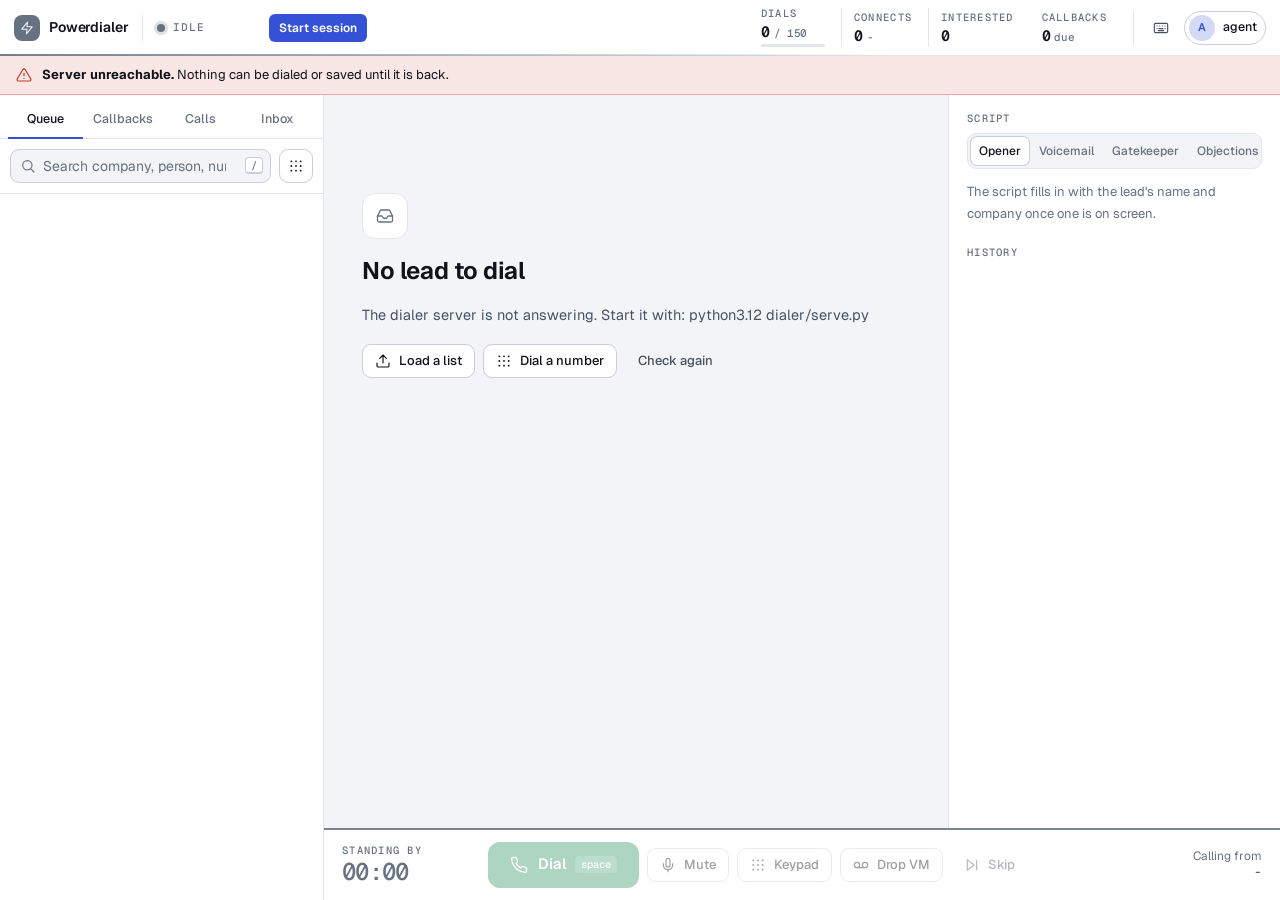
==== dialer/index.html @ 27af944e "Prep: split the cockpit into ES modules behind a carrier adapter No behaviour change for the agent; " ====
<!doctype html>
<html lang="en">
<head>
<meta charset="utf-8">
<meta name="viewport" content="width=device-width, initial-scale=1">
<title>Powerdialer</title>
<script>
  /* Resolve the theme before first paint so there is no flash. */
  (function () {
    var t = "system";
    try { t = localStorage.getItem("pd_theme") || "system"; } catch (e) {}
    if (t === "system") t = matchMedia("(prefers-color-scheme: light)").matches ? "light" : "dark";
    document.documentElement.setAttribute("data-theme", t);
  })();
</script>
<link rel="preconnect" href="https://fonts.googleapis.com">
<link rel="preconnect" href="https://fonts.gstatic.com" crossorigin>
<link rel="stylesheet" href="https://fonts.googleapis.com/css2?family=Geist:wght@400;500;600;700&family=Geist+Mono:wght@400;500;600&display=swap">
<link rel="stylesheet" href="app.css">
</head>
<body data-state="idle">

<!-- ================================================================ top -->
<header class="top">
  <button class="btn icon quiet rail-toggle" id="b-rail" aria-label="Show queue and callbacks"></button>
  <div class="brand"><i class="mark" id="brand-mark"></i><span>Powerdialer</span></div>

  <div class="session">
    <span class="lamp" id="lamp" role="status"><i></i><span id="lamp-text">Idle</span></span>
    <button class="btn primary sm" id="b-session">Start session</button>
    <div class="menu-wrap" id="pause-wrap" hidden>
      <button class="btn sm" id="b-pause" aria-haspopup="menu" aria-expanded="false">Pause</button>
      <div class="menu left" id="pause-menu" role="menu" hidden></div>
    </div>
    <span class="session-clock num" id="session-clock" hidden>00:00:00</span>
  </div>

  <div class="kpis" aria-label="Today">
    <div class="kpi"><span class="eyebrow">Dials</span><b id="k-dials">0<small>/ 150</small></b><span class="goal" title="Daily goal"><i id="k-goal"></i></span></div>
    <div class="kpi"><span class="eyebrow">Connects</span><b id="k-conn">0<small>-</small></b></div>
    <div class="kpi opt2"><span class="eyebrow">Interested</span><b id="k-int">0</b></div>
    <div class="kpi opt"><span class="eyebrow">Talk time</span><b id="k-talk">0:00</b></div>
    <div class="kpi opt"><span class="eyebrow">Pace</span><b id="k-pace">-<small>/hr</small></b></div>
    <button class="kpi kpi-btn opt2" id="k-cb-btn" title="Open callbacks"><span class="eyebrow">Callbacks</span><b id="k-cb">0<small>due</small></b></button>
  </div>

  <div class="tools">
    <button class="btn icon quiet" id="b-keys" aria-label="Keyboard shortcuts" title="Keyboard shortcuts (?)"></button>
    <div class="menu-wrap">
      <button class="avatar" id="b-agent" aria-haspopup="menu" aria-expanded="false"><i id="agent-ini">A</i><span id="agent-name">agent</span></button>
      <div class="menu" id="agent-menu" role="menu" hidden>
        <div class="head"><b id="am-name">Agent</b><span id="am-seat">seat</span></div>
        <button role="menuitem" data-act="switch"><span data-ic="user"></span>Switch agent</button>
        <button role="menuitem" data-act="load"><span data-ic="upload"></span>Load list…</button>
        <a role="menuitem" href="/api/dnc.csv" download="dnc.csv"><span data-ic="download"></span>Export do-not-call list</a>
        <hr>
        <button role="menuitem" data-act="log"><span data-ic="activity"></span>Activity log</button>
        <button role="menuitem" data-act="keys"><span data-ic="keyboard"></span>Keyboard shortcuts<kbd>?</kbd></button>
        <button role="menuitem" data-act="settings"><span data-ic="sliders"></span>Settings</button>
      </div>
    </div>
    <input type="file" id="f-list" accept=".xlsx,.xls,.csv" hidden>
  </div>
</header>

<div class="banner" id="banner" hidden><span data-ic="alert"></span><span id="banner-text"></span></div>

<!-- ============================================================== panes -->
<div class="panes">

  <aside class="rail" id="rail" aria-label="Queue, callbacks, calls and inbox">
    <div class="tabs" role="tablist">
      <button class="tab" role="tab" data-tab="queue" aria-selected="true"><span>Queue</span><span class="count" id="n-queue"></span></button>
      <button class="tab" role="tab" data-tab="callbacks" aria-selected="false"><span>Callbacks</span><span class="count" id="n-cb"></span></button>
      <button class="tab" role="tab" data-tab="calls" aria-selected="false"><span>Calls</span><span class="count" id="n-calls"></span></button>
      <button class="tab" role="tab" data-tab="inbox" aria-selected="false"><span>Inbox</span><span class="count hot" id="n-inbox"></span></button>
    </div>

    <section class="panel" id="p-queue" role="tabpanel">
      <div class="panel-head">
        <label class="search"><span class="sr">Search leads</span><span data-ic="search"></span>
          <input class="field" id="q" type="search" placeholder="Search company, person, number" autocomplete="off"><kbd>/</kbd></label>
        <button class="btn icon" id="b-manual" aria-label="Dial a number" title="Dial a number (d)"></button>
      </div>
      <div class="list" id="l-queue"></div>
    </section>

    <section class="panel" id="p-callbacks" role="tabpanel" hidden>
      <div class="list" id="l-callbacks"></div>
    </section>

    <section class="panel" id="p-calls" role="tabpanel" hidden>
      <div class="breakdown" id="breakdown" hidden></div>
      <div class="list" id="l-calls"></div>
    </section>

    <section class="panel" id="p-inbox" role="tabpanel" hidden>
      <div class="list" id="l-inbox"></div>
      <audio id="vm-audio" controls style="width:calc(100% - 20px);margin:0 10px 10px" hidden></audio>
    </section>
  </aside>

  <div class="work">
    <div class="scroller">

      <main class="lead-pane" id="lead-pane">
        <!-- lead -->
        <article class="lead" id="lead" hidden>
          <div class="lead-head">
            <div class="tags" id="c-tags"></div>
            <h1 class="company" id="c-company"></h1>
            <p class="person" id="c-person"></p>
          </div>

          <div class="phone-row">
            <span class="phone" id="c-phone"></span>
            <button class="btn icon sm quiet" id="b-copy" aria-label="Copy number" title="Copy number (c)"></button>
            <span class="localtime" id="c-local"></span>
          </div>

          <div class="chips" id="c-chips"></div>
          <div class="links" id="c-links"></div>
          <div class="callout" id="c-note" hidden></div>

          <div class="notes-box">
            <div class="row-h">
              <label class="eyebrow" for="notes">Notes <span style="text-transform:none;letter-spacing:0">· saved with the outcome</span></label>
              <span class="saved" id="notes-saved"></span>
            </div>
            <textarea class="field" id="notes" rows="3" placeholder="What was said, who to ask for, objections…   (press n to jump here, Esc to leave)"></textarea>
          </div>

          <section class="wrap" id="wrap" hidden aria-label="Wrap-up">
            <div class="wrap-h"><h2 id="wrap-title">How did it go?</h2><span>Pick one to save and move on</span></div>
            <div class="outcomes" id="outcomes"></div>

            <div class="subpanel" id="cb-panel" hidden>
              <span class="eyebrow">Call back when?</span>
              <div class="cb-grid" id="cb-grid"></div>
              <div class="cb-custom">
                <input class="field" type="datetime-local" id="cb-custom" aria-label="Custom callback time, in your local time">
                <button class="btn" id="cb-custom-go">Set callback</button>
                <span class="hint" id="cb-hint">Your local time.</span>
                <button class="btn quiet sm" id="cb-back" style="margin-left:auto">Back <kbd>esc</kbd></button>
              </div>
            </div>

            <div class="subpanel confirm" id="dnc-panel" hidden>
              <p><b>Block this number for good?</b> It comes off every list, now and in future loads. Use it when they asked not to be called again.</p>
              <div class="acts">
                <button class="btn danger solid" id="dnc-yes">Yes, do not call <kbd style="background:rgba(255,255,255,.18);border-color:transparent;color:#fff">enter</kbd></button>
                <button class="btn" id="dnc-no">Cancel <kbd>esc</kbd></button>
              </div>
            </div>
          </section>
        </article>

        <!-- nothing to dial -->
        <div class="lead" id="empty">
          <div class="empty">
            <span class="glyph" id="e-glyph"></span>
            <h1 id="e-title">Connecting…</h1>
            <p id="e-text"></p>
            <div class="acts" id="e-acts"></div>
          </div>
        </div>
      </main>

      <aside class="right" aria-label="Script and history">
        <section>
          <div class="sect-h"><span class="eyebrow">Script</span></div>
          <div class="seg" role="tablist" id="script-tabs">
            <button role="tab" data-s="opener" aria-selected="true">Opener</button>
            <button role="tab" data-s="voicemail" aria-selected="false">Voicemail</button>
            <button role="tab" data-s="gatekeeper" aria-selected="false">Gatekeeper</button>
            <button role="tab" data-s="objections" aria-selected="false">Objections</button>
          </div>
          <div class="script" id="script"></div>
        </section>
        <section>
          <div class="sect-h"><span class="eyebrow">History</span><span class="muted" id="h-count"></span></div>
          <div class="timeline" id="timeline"></div>
        </section>
      </aside>
    </div>

    <!-- ========================================================= call bar -->
    <footer class="callbar" id="callbar">
      <div class="cb-state" id="cb-state">
        <span class="eyebrow" id="cb-label">Standing by</span>
        <span class="timer dim" id="cb-timer">00:00</span>
      </div>
      <div class="countdown" id="countdown" hidden>
        <span class="ring" id="ring"><svg viewBox="0 0 40 40"><circle class="track" cx="20" cy="20" r="17"/><circle class="fill" cx="20" cy="20" r="17"/></svg><b id="cd-n">3</b></span>
        <span class="txt"><b>Dialing next lead</b><span><kbd>esc</kbd> hold · <kbd>space</kbd> dial now</span></span>
      </div>

      <div class="cb-main">
        <button class="big go" id="b-dial"><span data-ic="phone" data-cls="lg"></span>Dial <kbd>space</kbd></button>
        <button class="big stop" id="b-hangup" hidden><span data-ic="phone" data-cls="lg hang"></span>Hang up <kbd>space</kbd></button>
        <button class="btn" id="b-mute" disabled><span data-ic="mic"></span><span id="mute-t">Mute</span><kbd>m</kbd></button>
        <button class="btn" id="b-keypad" disabled aria-expanded="false"><span data-ic="keypad"></span>Keypad<kbd>k</kbd></button>
        <button class="btn" id="b-vmdrop" disabled title="Play your recorded voicemail and move on"><span data-ic="voicemail"></span>Drop VM<kbd>v</kbd></button>
        <button class="btn quiet" id="b-skip" disabled><span data-ic="skip"></span>Skip<kbd>s</kbd></button>
      </div>

      <div class="cb-side">
        <span class="pill warn" id="quality" hidden><span data-ic="signal" data-cls="sm"></span><span id="quality-t">Poor connection</span></span>
        <span class="pill danger rec" id="rec" hidden><i></i>REC</span>
        <span class="pill" id="mode-pill" hidden></span>
        <span class="cid">Calling from<b id="cid">-</b></span>
      </div>

      <div class="keypad-pop" id="keypad" hidden>
        <div class="keypad-out num" id="keypad-out" aria-live="polite"></div>
        <div class="keys" id="keys"></div>
        <p class="keypad-hint" id="keypad-hint">Number keys send tones while you are on a call.</p>
      </div>
    </footer>
  </div>
</div>

<!-- ============================================================ overlays -->
<div class="overlay incoming" id="incoming" hidden role="alertdialog" aria-labelledby="in-co">
  <div class="dialog">
    <div class="dh"><div><span class="eyebrow">Incoming call</span><h2 id="in-co" style="font-size:24px;margin-top:8px">Unknown caller</h2><p class="sub" id="in-who"></p></div>
      <span class="ringer"><span data-ic="phone" data-cls="lg"></span></span></div>
    <div class="acts">
      <button class="big go" id="b-accept" style="justify-content:center">Answer</button>
      <button class="btn" id="b-decline" style="height:46px">Decline</button>
    </div>
  </div>
</div>

<div class="overlay" id="modal" hidden><div class="dialog" id="modal-box" role="dialog" aria-modal="true"></div></div>

<div class="toasts" id="toasts" aria-live="polite" aria-atomic="false"></div>

<script type="module" src="js/app.js"></script>
</body>
</html>
---- dialer/app.css ----
/* Powerdialer agent cockpit: design system + layout.
   Tokens first, then primitives, then regions (top bar, left rail, lead,
   call bar, right rail), then overlays. Colour carries call state: the
   --state token is re-pointed by body[data-state] and everything that
   should "feel" the call (lamp, call bar edge, timer) reads it. */

/* ------------------------------------------------------------- tokens -- */
:root {
  --bg: #0a0c0f;
  --surface: #101317;
  --raised: #161a20;
  --hover: #1c2129;
  --line: #222831;
  --line-strong: #303846;
  --text: #e9ecf0;
  --text-2: #a5aebb;
  --text-3: #7e8997;
  --accent: #7f9dff;
  --accent-ink: #0a0c0f;
  --good: #3fcf8e;
  --warn: #f3b341;
  --danger: #f4695d;
  --violet: #b692ff;
  --shadow: 0 18px 50px rgba(0, 0, 0, .55);
  --scrim: rgba(4, 6, 9, .62);

  --sans: "Geist", ui-sans-serif, system-ui, -apple-system, "Segoe UI", Roboto, sans-serif;
  --mono: "Geist Mono", ui-monospace, SFMono-Regular, Menlo, Consolas, monospace;

  --r-sm: 6px; --r-md: 9px; --r-lg: 14px;
  --ease: cubic-bezier(.2, .7, .2, 1);
  --state: var(--text-3);
  color-scheme: dark;
}
:root[data-theme="light"] {
  --bg: #f3f4f7;
  --surface: #ffffff;
  --raised: #ffffff;
  --hover: #eef0f4;
  --line: #e2e5ea;
  --line-strong: #c9ced8;
  --text: #10141a;
  --text-2: #475262;
  --text-3: #667181;
  --accent: #3552d6;
  --accent-ink: #ffffff;
  --good: #0c8150;
  --warn: #9a6200;
  --danger: #c4352a;
  --violet: #6a44c4;
  --shadow: 0 18px 50px rgba(20, 28, 45, .18);
  --scrim: rgba(16, 20, 26, .38);
  color-scheme: light;
}
body[data-state="ready"]   { --state: var(--accent); }
body[data-state="dialing"] { --state: var(--warn); }
body[data-state="live"]    { --state: var(--good); }
body[data-state="wrap"]    { --state: var(--violet); }
body[data-state="paused"]  { --state: var(--text-3); }

/* --------------------------------------------------------------- base -- */
*, *::before, *::after { box-sizing: border-box; }
[hidden] { display: none !important; }
html, body { height: 100%; }
body {
  margin: 0; background: var(--bg); color: var(--text);
  font: 14px/1.5 var(--sans); -webkit-font-smoothing: antialiased;
  font-feature-settings: "ss01", "cv11";
  display: flex; flex-direction: column; height: 100dvh; overflow: hidden;
}
h1, h2, h3, p { margin: 0; }
button, input, select, textarea { font: inherit; color: inherit; }
button { cursor: pointer; touch-action: manipulation; }
button:disabled { cursor: not-allowed; }
a { color: var(--accent); text-decoration: none; }
a:hover { text-decoration: underline; }
:focus-visible { outline: 2px solid var(--accent); outline-offset: 2px; border-radius: 4px; }
::selection { background: color-mix(in srgb, var(--accent) 35%, transparent); }
.num { font-family: var(--mono); font-variant-numeric: tabular-nums; letter-spacing: -.01em; }
.eyebrow {
  font: 500 10.5px/1 var(--mono); letter-spacing: .12em; text-transform: uppercase;
  color: var(--text-3);
}
.ic { width: 16px; height: 16px; flex: none; stroke: currentColor; fill: none;
      stroke-width: 1.75; stroke-linecap: round; stroke-linejoin: round; }
.ic.fill { fill: currentColor; stroke: none; }
.ic.sm { width: 14px; height: 14px; }
.ic.lg { width: 18px; height: 18px; }
.sr { position: absolute; width: 1px; height: 1px; overflow: hidden; clip: rect(0 0 0 0); }

kbd {
  font: 500 10.5px/1 var(--mono); color: var(--text-3);
  border: 1px solid var(--line-strong); border-bottom-width: 2px;
  border-radius: 4px; padding: 2px 5px; background: var(--surface);
}

/* scrollbars: thin, quiet */
* { scrollbar-width: thin; scrollbar-color: var(--line-strong) transparent; }

/* ------------------------------------------------------------ buttons -- */
.btn {
  display: inline-flex; align-items: center; justify-content: center; gap: 8px;
  height: 34px; padding: 0 12px; border-radius: var(--r-md);
  border: 1px solid var(--line-strong); background: var(--raised); color: var(--text);
  font-weight: 500; font-size: 13px; white-space: nowrap;
  transition: background .15s var(--ease), border-color .15s var(--ease),
              color .15s var(--ease), transform .08s var(--ease);
}
.btn:hover:not(:disabled) { background: var(--hover); border-color: var(--text-3); }
.btn:active:not(:disabled) { transform: scale(.98); }
.btn:disabled { opacity: .4; }
.btn.quiet { border-color: transparent; background: transparent; color: var(--text-2); }
.btn.quiet:hover:not(:disabled) { background: var(--hover); color: var(--text); border-color: transparent; }
.btn.primary { background: var(--accent); border-color: transparent; color: var(--accent-ink); font-weight: 600; }
.btn.primary:hover:not(:disabled) { background: color-mix(in srgb, var(--accent) 88%, white); border-color: transparent; }
.btn.danger { color: var(--danger); border-color: color-mix(in srgb, var(--danger) 45%, transparent); }
.btn.danger:hover:not(:disabled) { background: color-mix(in srgb, var(--danger) 12%, var(--raised)); border-color: var(--danger); }
.btn.danger.solid { background: var(--danger); color: #fff; border-color: transparent; }
.btn.on { color: var(--danger); border-color: var(--danger); background: color-mix(in srgb, var(--danger) 10%, var(--raised)); }
.btn.sm { height: 28px; padding: 0 9px; font-size: 12px; border-radius: var(--r-sm); gap: 6px; }
.btn.icon { width: 34px; padding: 0; }
.btn.icon.sm { width: 28px; }

.field {
  width: 100%; height: 34px; padding: 0 11px; border-radius: var(--r-md);
  border: 1px solid var(--line-strong); background: var(--bg); color: var(--text);
  transition: border-color .15s var(--ease);
}
.field::placeholder { color: var(--text-3); }
.field:focus { outline: none; border-color: var(--accent);
               box-shadow: 0 0 0 3px color-mix(in srgb, var(--accent) 22%, transparent); }
textarea.field { height: auto; padding: 10px 11px; resize: vertical; line-height: 1.5; }
select.field { appearance: none; padding-right: 28px;
  background-image: linear-gradient(45deg, transparent 50%, var(--text-3) 50%),
                    linear-gradient(135deg, var(--text-3) 50%, transparent 50%);
  background-position: calc(100% - 15px) 14px, calc(100% - 10px) 14px;
  background-size: 5px 5px; background-repeat: no-repeat; }
label.lbl { display: block; font-size: 12px; font-weight: 500; color: var(--text-2); margin-bottom: 6px; }

.pill {
  display: inline-flex; align-items: center; gap: 6px; height: 22px; padding: 0 8px;
  border-radius: 999px; border: 1px solid var(--line-strong); color: var(--text-2);
  font-size: 11.5px; font-weight: 500; white-space: nowrap;
}
.pill b { color: var(--text); font-weight: 600; }
.pill.good   { color: var(--good);   border-color: color-mix(in srgb, var(--good) 40%, transparent);   background: color-mix(in srgb, var(--good) 9%, transparent); }
.pill.info   { color: var(--accent); border-color: color-mix(in srgb, var(--accent) 40%, transparent); background: color-mix(in srgb, var(--accent) 9%, transparent); }
.pill.warn   { color: var(--warn);   border-color: color-mix(in srgb, var(--warn) 40%, transparent);   background: color-mix(in srgb, var(--warn) 9%, transparent); }
.pill.danger { color: var(--danger); border-color: color-mix(in srgb, var(--danger) 40%, transparent); background: color-mix(in srgb, var(--danger) 9%, transparent); }
.pill.good b, .pill.info b, .pill.warn b, .pill.danger b { color: inherit; }

/* ------------------------------------------------------------ top bar -- */
.top {
  flex: none; display: flex; align-items: center; gap: 14px; height: 56px; padding: 0 14px;
  background: var(--surface); border-bottom: 1px solid var(--line); position: relative; z-index: 20;
}
.top::after {            /* the state line: one glance tells you what the floor is doing */
  content: ""; position: absolute; left: 0; right: 0; bottom: -1px; height: 2px;
  background: linear-gradient(90deg, var(--state), transparent 70%); opacity: .9;
  transition: background .3s var(--ease);
}
.brand { display: flex; align-items: center; gap: 9px; font-weight: 600; letter-spacing: -.01em; }
.brand .mark {
  width: 26px; height: 26px; border-radius: 8px; display: grid; place-items: center;
  background: var(--state); color: var(--bg); transition: background .3s var(--ease);
}
.brand span { font-size: 14px; }
.rail-toggle { display: none; }

.session { display: flex; align-items: center; gap: 8px; padding-left: 14px; border-left: 1px solid var(--line); }
.lamp {
  display: inline-flex; align-items: center; gap: 8px; min-width: 104px;
  font: 500 11px/1 var(--mono); letter-spacing: .09em; text-transform: uppercase; color: var(--state);
}
.lamp i { width: 8px; height: 8px; border-radius: 50%; background: var(--state);
          box-shadow: 0 0 0 3px color-mix(in srgb, var(--state) 22%, transparent); }
body[data-state="dialing"] .lamp i, body[data-state="live"] .lamp i { animation: pulse 1.3s ease-in-out infinite; }
@keyframes pulse { 50% { opacity: .35; } }
.session-clock { color: var(--text-2); font-size: 12.5px; }
.menu-wrap { position: relative; }

.kpis { display: flex; align-items: stretch; gap: 4px; margin-left: auto; min-width: 0; }
.kpi { display: flex; flex-direction: column; justify-content: center; gap: 5px; padding: 0 12px;
       border-left: 1px solid var(--line); flex: none; }
.kpi:first-child { border-left: none; }
.kpi b { font: 600 15px/1 var(--mono); font-variant-numeric: tabular-nums; letter-spacing: -.02em; white-space: nowrap; }
.kpi b small { font-size: 11px; font-weight: 500; color: var(--text-3); margin-left: 4px; }
.kpi b.over, .kpi b.alert { color: var(--danger); }
.kpi .goal { height: 3px; border-radius: 2px; background: var(--line); overflow: hidden; width: 100%; min-width: 64px; }
.kpi .goal i { display: block; height: 100%; width: 0; background: var(--accent); transition: width .4s var(--ease); }
.kpi-btn { background: none; border: none; text-align: left; border-radius: 0; }
.kpi-btn:hover b { color: var(--accent); }

.tools { display: flex; align-items: center; gap: 6px; padding-left: 10px; border-left: 1px solid var(--line); }
.avatar {
  display: inline-flex; align-items: center; gap: 8px; height: 34px; padding: 0 8px 0 4px;
  border-radius: 999px; border: 1px solid var(--line-strong); background: var(--raised);
}
.avatar:hover { background: var(--hover); }
.avatar i {
  width: 26px; height: 26px; border-radius: 50%; display: grid; place-items: center; font-style: normal;
  font-size: 11px; font-weight: 600; background: color-mix(in srgb, var(--accent) 22%, var(--raised)); color: var(--accent);
}
.avatar span { font-size: 12.5px; font-weight: 500; max-width: 96px; overflow: hidden; text-overflow: ellipsis; white-space: nowrap; }

.menu {
  position: absolute; top: calc(100% + 8px); right: 0; min-width: 224px; z-index: 40;
  background: var(--raised); border: 1px solid var(--line-strong); border-radius: var(--r-lg);
  box-shadow: var(--shadow); padding: 6px; animation: pop .16s var(--ease);
}
.menu.left { right: auto; left: 0; }
.menu .head { padding: 8px 10px 10px; border-bottom: 1px solid var(--line); margin-bottom: 6px; }
.menu .head b { display: block; font-size: 13px; }
.menu .head span { font-size: 12px; color: var(--text-3); }
.menu button, .menu a {
  display: flex; align-items: center; gap: 10px; width: 100%; height: 34px; padding: 0 10px;
  border: none; background: none; border-radius: var(--r-sm); color: var(--text); font-size: 13px; text-align: left;
}
.menu button:hover, .menu a:hover { background: var(--hover); text-decoration: none; }
.menu button .ic, .menu a .ic { color: var(--text-3); }
.menu button kbd { margin-left: auto; }
kbd.onfill { background: rgba(255, 255, 255, .2); border-color: transparent; color: inherit; }
.menu hr { border: none; border-top: 1px solid var(--line); margin: 6px 0; }
@keyframes pop { from { opacity: 0; transform: translateY(-4px) scale(.98); } }

/* -------------------------------------------------------------- panes -- */
.panes { flex: 1; min-height: 0; display: grid; grid-template-columns: 324px minmax(0, 1fr); }
.rail { display: flex; flex-direction: column; min-height: 0; background: var(--surface); border-right: 1px solid var(--line); }
.work { display: grid; grid-template-columns: minmax(0, 1fr); grid-template-rows: minmax(0, 1fr) auto; min-height: 0; min-width: 0; }
.scroller { display: grid; grid-template-columns: minmax(0, 1fr) 372px; min-height: 0; }
.lead-pane, .right { overflow-y: auto; min-height: 0; }
.right { background: var(--surface); border-left: 1px solid var(--line); padding: 18px; display: flex; flex-direction: column; gap: 22px; }

/* ---------------------------------------------------------- left rail -- */
.tabs { flex: none; display: flex; padding: 8px 8px 0; gap: 2px; border-bottom: 1px solid var(--line); }
.tab {
  flex: 1; display: flex; align-items: center; justify-content: center; gap: 6px; height: 36px;
  border: none; background: none; color: var(--text-3); font-size: 12.5px; font-weight: 500;
  border-bottom: 2px solid transparent; margin-bottom: -1px; border-radius: 6px 6px 0 0;
}
.tab:hover { color: var(--text); background: var(--hover); }
.tab[aria-selected="true"] { color: var(--text); border-bottom-color: var(--accent); }
.tab .count {
  font: 600 10.5px/1 var(--mono); min-width: 17px; padding: 3px 5px; border-radius: 999px;
  background: var(--line); color: var(--text-2); text-align: center;
}
.tab .count.hot { background: var(--danger); color: #fff; }
.tab .count:empty { display: none; }

.panel { flex: 1; min-height: 0; display: flex; flex-direction: column; }
.panel-head { flex: none; display: flex; gap: 8px; padding: 10px; border-bottom: 1px solid var(--line); align-items: center; }
.search { position: relative; flex: 1; }
.search .ic { position: absolute; left: 10px; top: 9px; color: var(--text-3); pointer-events: none; }
.search .field { padding-left: 32px; padding-right: 30px; }
.search kbd { position: absolute; right: 8px; top: 8px; }
.search .field:not(:placeholder-shown) ~ kbd, .search .field:focus ~ kbd { display: none; }
.list { flex: 1; overflow-y: auto; padding: 6px; display: flex; flex-direction: column; gap: 2px; }
.list-note { padding: 28px 18px; text-align: center; color: var(--text-3); font-size: 13px; line-height: 1.55; }
.list-note b { display: block; color: var(--text-2); font-weight: 600; margin-bottom: 4px; }
.group-h { padding: 12px 8px 6px; display: flex; align-items: center; justify-content: space-between; }

.row {
  display: grid; grid-template-columns: 34px minmax(0, 1fr) auto; align-items: center; gap: 10px;
  width: 100%; padding: 8px; border: 1px solid transparent; border-radius: var(--r-md);
  background: none; text-align: left; transition: background .12s var(--ease);
}
button.row:hover:not(:disabled) { background: var(--hover); }
.row.closed { opacity: .55; }
.row .rank {
  width: 34px; height: 34px; border-radius: 9px; display: grid; place-items: center;
  font: 600 12px/1 var(--mono); background: var(--raised); border: 1px solid var(--line); color: var(--text-2);
}
.row .rank.hot { color: var(--good); border-color: color-mix(in srgb, var(--good) 35%, transparent); }
.row .main { min-width: 0; }
.row .t1, .row .t2 { display: block; }
.row .t1 { font-weight: 550; font-size: 13px; overflow: hidden; text-overflow: ellipsis; white-space: nowrap; }
.row .t2 { font-size: 12px; color: var(--text-3); overflow: hidden; text-overflow: ellipsis; white-space: nowrap; }
.row .meta { text-align: right; font-size: 11.5px; color: var(--text-3); white-space: nowrap; }
.row .meta .num { display: block; color: var(--text-2); font-size: 12px; }
.row .meta .late { color: var(--danger); }
.row-actions { display: flex; gap: 4px; grid-column: 2 / -1; margin-top: 2px; flex-wrap: wrap; }
.row .quote { grid-column: 2 / -1; font-size: 12px; color: var(--text-2); font-style: italic;
              overflow: hidden; display: -webkit-box; -webkit-line-clamp: 2; -webkit-box-orient: vertical; }
.row.card { background: var(--raised); border-color: var(--line); margin-bottom: 4px; }
.row .dot { width: 34px; height: 34px; border-radius: 9px; display: grid; place-items: center;
            background: var(--raised); border: 1px solid var(--line); color: var(--text-3); }
.row.unheard .t1 { font-weight: 700; }
.row.unheard .dot { color: var(--accent); border-color: color-mix(in srgb, var(--accent) 45%, transparent); }

.breakdown { padding: 12px 12px 4px; }
.bar { display: flex; height: 8px; border-radius: 4px; overflow: hidden; background: var(--line); gap: 1px; }
.bar i { display: block; height: 100%; min-width: 3px; }
.legend { display: flex; flex-wrap: wrap; gap: 4px 12px; margin-top: 9px; font-size: 11.5px; color: var(--text-2); }
.legend span { display: inline-flex; align-items: center; gap: 5px; }
.legend i { width: 7px; height: 7px; border-radius: 2px; }
.legend b { font-family: var(--mono); font-weight: 600; color: var(--text); }

/* ---------------------------------------------------------- lead pane -- */
.lead-pane { padding: 26px clamp(18px, 3vw, 40px) 30px; }
.lead { max-width: 760px; margin: 0 auto; display: flex; flex-direction: column; gap: 20px; }
.lead-head { display: flex; flex-direction: column; gap: 8px; }
.tags { display: flex; flex-wrap: wrap; align-items: center; gap: 6px; min-height: 22px; }
.company { font-size: clamp(26px, 3vw, 34px); font-weight: 650; letter-spacing: -.028em; line-height: 1.12; text-wrap: balance; }
.person { color: var(--text-2); font-size: 15px; }
.person b { color: var(--text); font-weight: 600; }

.phone-row { display: flex; align-items: center; gap: 10px 14px; flex-wrap: wrap; }
.phone { font: 500 clamp(28px, 3.6vw, 40px)/1 var(--mono); font-variant-numeric: tabular-nums; letter-spacing: -.035em; }
.localtime {
  display: inline-flex; align-items: center; gap: 8px; height: 30px; padding: 0 11px; border-radius: 999px;
  border: 1px solid var(--line-strong); font-size: 12.5px; color: var(--text-2);
}
.localtime b { color: var(--text); font-weight: 600; }
.localtime.closed { color: var(--danger); border-color: color-mix(in srgb, var(--danger) 50%, transparent);
                    background: color-mix(in srgb, var(--danger) 9%, transparent); }
.localtime.closed b { color: var(--danger); }
.chips { display: flex; flex-wrap: wrap; gap: 6px; align-items: center; }
.links { display: flex; gap: 4px; flex-wrap: wrap; margin-left: -9px; }

.callout {
  display: flex; gap: 10px; font-size: 13px; color: var(--text-2); line-height: 1.5;
  border-left: 2px solid var(--warn); padding: 3px 0 3px 12px;
}
.callout q { font-style: italic; color: var(--text); quotes: "\201C" "\201D"; }
.callout .by { display: block; font-size: 12px; color: var(--text-3); margin-top: 2px; }

.notes-box { display: flex; flex-direction: column; gap: 6px; }
.notes-box .row-h { display: flex; align-items: center; justify-content: space-between; }
.notes-box .saved { font-size: 11.5px; color: var(--text-3); transition: opacity .2s; }

.wrap { display: flex; flex-direction: column; gap: 12px; padding: 16px; border-radius: var(--r-lg);
        border: 1px solid color-mix(in srgb, var(--violet) 40%, var(--line));
        background: color-mix(in srgb, var(--violet) 5%, var(--surface)); animation: rise .22s var(--ease); }
@keyframes rise { from { opacity: 0; transform: translateY(6px); } }
.wrap-h { display: flex; align-items: baseline; justify-content: space-between; gap: 12px; }
.wrap-h h2 { font-size: 14px; font-weight: 600; }
.wrap-h span { font-size: 12px; color: var(--text-3); }
.outcomes { display: grid; grid-template-columns: repeat(auto-fill, minmax(150px, 1fr)); gap: 7px; }
.outcome {
  display: flex; align-items: center; gap: 9px; height: 44px; padding: 0 12px; border-radius: var(--r-md);
  border: 1px solid var(--line-strong); background: var(--raised); color: var(--text);
  font-size: 13.5px; font-weight: 550; text-align: left;
  transition: border-color .12s var(--ease), background .12s var(--ease), transform .08s var(--ease);
}
.outcome:hover { border-color: var(--accent); background: var(--hover); }
.outcome:active { transform: scale(.98); }
.outcome kbd { flex: none; }
.outcome.good   { color: var(--good);   border-color: color-mix(in srgb, var(--good) 45%, transparent); }
.outcome.info   { color: var(--accent); border-color: color-mix(in srgb, var(--accent) 45%, transparent); }
.outcome.danger { color: var(--danger); border-color: color-mix(in srgb, var(--danger) 45%, transparent); }
.outcome.danger:hover { border-color: var(--danger); background: color-mix(in srgb, var(--danger) 10%, var(--raised)); }
.outcome.suggested { box-shadow: 0 0 0 2px color-mix(in srgb, var(--violet) 70%, transparent); }
.outcome.suggested::after { content: "enter"; margin-left: auto; font: 500 10px/1 var(--mono);
                            letter-spacing: .06em; text-transform: uppercase; color: var(--violet); }

.subpanel { display: flex; flex-direction: column; gap: 10px; padding-top: 12px; border-top: 1px solid var(--line); }
.cb-grid { display: grid; grid-template-columns: repeat(auto-fill, minmax(230px, 1fr)); gap: 7px; }
.outcome.cb-opt { flex-direction: column; align-items: flex-start; justify-content: center; gap: 3px;
                  height: auto; min-height: 58px; padding: 9px 12px; }
.cb-opt .l1 { display: flex; align-items: center; gap: 8px; white-space: nowrap; }
.cb-opt .l2 { font-size: 11.5px; font-weight: 400; color: var(--text-3); padding-left: 26px; }
.cb-opt .l2.after { color: var(--warn); }
.cb-custom { display: flex; gap: 8px; align-items: center; flex-wrap: wrap; }
.cb-custom .field { width: auto; font-family: var(--mono); font-size: 12.5px; }
.cb-custom .hint { font-size: 12px; color: var(--text-3); }
.confirm { border-color: color-mix(in srgb, var(--danger) 50%, transparent); }
.confirm p { font-size: 13px; color: var(--text-2); }
.confirm p b { color: var(--danger); }
.confirm .acts { display: flex; gap: 8px; flex-wrap: wrap; }

.empty { display: flex; flex-direction: column; align-items: flex-start; gap: 14px; padding: 8vh 0 0; max-width: 520px; }
.empty .glyph { width: 46px; height: 46px; border-radius: 13px; display: grid; place-items: center;
                background: var(--raised); border: 1px solid var(--line); color: var(--text-3); }
.empty h1 { font-size: 24px; font-weight: 650; letter-spacing: -.02em; }
.empty p { color: var(--text-2); font-size: 14.5px; line-height: 1.6; }
.empty .acts { display: flex; gap: 8px; flex-wrap: wrap; margin-top: 4px; }

/* ----------------------------------------------------------- call bar -- */
.callbar {
  display: flex; align-items: center; gap: 14px; padding: 12px 18px; min-height: 72px;
  background: var(--surface); border-top: 1px solid var(--line); position: relative;
}
.callbar::before { content: ""; position: absolute; left: 0; right: 0; top: -1px; height: 2px; background: var(--state);
                   opacity: .85; transition: background .3s var(--ease); }
.cb-state { display: flex; flex-direction: column; gap: 5px; min-width: 132px; }
.cb-state .timer { font: 500 24px/1 var(--mono); font-variant-numeric: tabular-nums; letter-spacing: -.03em; color: var(--text); }
.cb-state .timer.dim { color: var(--text-3); }
.cb-main { display: flex; align-items: center; gap: 8px; }
.big {
  display: inline-flex; align-items: center; gap: 10px; height: 46px; padding: 0 22px; border: none;
  border-radius: 12px; color: #fff; font-size: 15px; font-weight: 600; letter-spacing: -.01em;
  transition: filter .12s var(--ease), transform .08s var(--ease);
}
.big:hover:not(:disabled) { filter: brightness(1.08); }
.big:active:not(:disabled) { transform: scale(.98); }
.big:disabled { opacity: .35; }
.big.go { background: #168a53; }
.big.stop { background: #c4392d; }
.big .ic.hang { transform: rotate(135deg); }
.big kbd { background: rgba(255, 255, 255, .18); border-color: transparent; color: #fff; }
.cb-side { margin-left: auto; display: flex; align-items: center; gap: 8px; flex-wrap: wrap; justify-content: flex-end; }
.rec i { width: 7px; height: 7px; border-radius: 50%; background: var(--danger); animation: pulse 1.4s ease-in-out infinite; }
.cid { font-size: 12px; color: var(--text-3); text-align: right; line-height: 1.3; }
.cid b { display: block; color: var(--text-2); font: 500 12.5px/1.3 var(--mono); }

.countdown { display: flex; align-items: center; gap: 12px; min-width: 132px; cursor: pointer; }
.ring { width: 40px; height: 40px; position: relative; display: grid; place-items: center; flex: none; }
.ring svg { position: absolute; inset: 0; transform: rotate(-90deg); }
.ring circle { fill: none; stroke-width: 3; }
.ring .track { stroke: var(--line-strong); }
.ring .fill { stroke: var(--accent); stroke-linecap: round; stroke-dasharray: 107; stroke-dashoffset: 0; }
.ring.run .fill { animation: drain linear forwards; animation-duration: var(--secs, 3s); }
@keyframes drain { to { stroke-dashoffset: 107; } }
.ring b { font: 600 15px/1 var(--mono); position: relative; }
.countdown .txt { font-size: 12px; color: var(--text-2); line-height: 1.5; white-space: nowrap; }
.countdown .txt b { display: block; color: var(--text); font-weight: 600; }

.keypad-pop {
  position: absolute; bottom: calc(100% + 10px); left: 160px; z-index: 30; width: 236px; padding: 12px;
  background: var(--raised); border: 1px solid var(--line-strong); border-radius: var(--r-lg);
  box-shadow: var(--shadow); animation: pop .16s var(--ease);
}
.keypad-out { height: 30px; font: 500 17px/30px var(--mono); letter-spacing: .06em; text-align: center; color: var(--text);
              overflow: hidden; white-space: nowrap; direction: rtl; }
.keys { display: grid; grid-template-columns: repeat(3, 1fr); gap: 6px; margin-top: 8px; }
.key { height: 46px; border-radius: 10px; border: 1px solid var(--line-strong); background: var(--surface);
       font: 500 18px/1 var(--mono); display: flex; flex-direction: column; align-items: center; justify-content: center; gap: 3px; }
.key small { font: 500 8.5px/1 var(--sans); letter-spacing: .14em; color: var(--text-3); }
.key:hover { background: var(--hover); border-color: var(--text-3); }
.key:active { transform: scale(.96); background: color-mix(in srgb, var(--accent) 18%, var(--surface)); }
.keypad-hint { font-size: 11.5px; color: var(--text-3); text-align: center; margin-top: 9px; }

/* --------------------------------------------------------- right rail -- */
.sect-h { display: flex; align-items: center; justify-content: space-between; margin-bottom: 10px; }
.seg { display: flex; gap: 2px; padding: 3px; background: var(--bg); border: 1px solid var(--line); border-radius: var(--r-md); }
.seg button { flex: 1; height: 28px; border: none; background: none; border-radius: 6px; color: var(--text-3);
              font-size: 12px; font-weight: 500; white-space: nowrap; padding: 0 8px; }
.seg button:hover { color: var(--text); }
.seg button[aria-selected="true"] { background: var(--raised); color: var(--text); box-shadow: 0 0 0 1px var(--line-strong); }
.script { margin-top: 12px; font-size: 15px; line-height: 1.7; color: var(--text); }
.script .must {
  display: flex; gap: 9px; align-items: flex-start; font-size: 13.5px; line-height: 1.5; font-weight: 550;
  color: var(--danger); background: color-mix(in srgb, var(--danger) 9%, transparent);
  border: 1px solid color-mix(in srgb, var(--danger) 30%, transparent); border-radius: var(--r-md);
  padding: 9px 11px; margin-bottom: 12px;
}
.script .must .ic { margin-top: 2px; }
.script b { font-weight: 650; }
.script .tok { color: var(--accent); font-weight: 550; }
.script .tip { margin-top: 12px; font-size: 12.5px; color: var(--text-3); line-height: 1.5; }
details.obj { border: 1px solid var(--line); border-radius: var(--r-md); margin-bottom: 6px; background: var(--raised); }
details.obj summary { list-style: none; cursor: pointer; padding: 10px 12px; font-size: 13.5px; font-weight: 550;
                      display: flex; align-items: center; gap: 8px; }
details.obj summary::-webkit-details-marker { display: none; }
details.obj summary .ic { color: var(--text-3); transition: transform .18s var(--ease); margin-left: auto; }
details.obj[open] summary .ic { transform: rotate(180deg); }
details.obj p { padding: 0 12px 12px; font-size: 14px; line-height: 1.6; color: var(--text-2); }

.timeline { display: flex; flex-direction: column; }
.ev { display: grid; grid-template-columns: 16px minmax(0, 1fr); gap: 10px; padding-bottom: 16px; position: relative; }
.ev::before { content: ""; position: absolute; left: 7.5px; top: 14px; bottom: 0; width: 1px; background: var(--line); }
.ev:last-child::before { display: none; }
.ev .node { width: 9px; height: 9px; border-radius: 50%; margin: 5px 0 0 3.5px; background: var(--line-strong); }
.ev .node.good { background: var(--good); } .ev .node.info { background: var(--accent); } .ev .node.danger { background: var(--danger); }
.ev .l1 { display: flex; align-items: center; gap: 8px; flex-wrap: wrap; font-size: 13px; font-weight: 550; }
.ev .l1 span { font-weight: 400; font-size: 12px; color: var(--text-3); }
.ev .l2 { font-size: 13px; color: var(--text-2); margin-top: 3px; line-height: 1.5; white-space: pre-wrap; overflow-wrap: anywhere; }
.muted { color: var(--text-3); font-size: 13px; }

/* ----------------------------------------------------------- overlays -- */
.overlay { position: fixed; inset: 0; z-index: 100; background: var(--scrim); backdrop-filter: blur(3px);
           display: flex; align-items: flex-start; justify-content: center; padding: 11vh 16px 24px; overflow-y: auto;
           animation: fade .16s ease-out; }
@keyframes fade { from { opacity: 0; } }
.dialog { width: min(460px, 100%); background: var(--raised); border: 1px solid var(--line-strong);
          border-radius: 16px; box-shadow: var(--shadow); padding: 22px; display: flex; flex-direction: column; gap: 16px;
          animation: pop .2s var(--ease); }
.dialog.wide { width: min(620px, 100%); }
.dialog.xwide { width: min(980px, 100%); }
.dialog h2 { font-size: 17px; font-weight: 650; letter-spacing: -.015em; }
.dialog .sub { color: var(--text-2); font-size: 13.5px; margin-top: 4px; line-height: 1.5; }
.dialog .dh { display: flex; align-items: flex-start; justify-content: space-between; gap: 12px; }
.dialog .acts { display: flex; gap: 8px; justify-content: flex-end; flex-wrap: wrap; }
.dialog .err { color: var(--danger); font-size: 12.5px; min-height: 18px; }
.formrow { display: grid; grid-template-columns: 1fr 1fr; gap: 12px; }
.seat-grid { display: grid; grid-template-columns: repeat(auto-fill, minmax(130px, 1fr)); gap: 8px; }
.seat { display: flex; flex-direction: column; align-items: flex-start; gap: 2px; height: auto; padding: 12px; }
.seat small { color: var(--text-3); font-weight: 400; font-family: var(--mono); font-size: 11.5px; }
.setting { display: flex; align-items: center; justify-content: space-between; gap: 16px; padding: 12px 0; border-top: 1px solid var(--line); }
.setting:first-of-type { border-top: none; padding-top: 0; }
.setting .what b { display: block; font-size: 13.5px; font-weight: 550; }
.setting .what span { font-size: 12.5px; color: var(--text-3); }
.setting .field, .setting .seg { width: 210px; flex: none; }
.keys-table { display: grid; grid-template-columns: 1fr 1fr; gap: 6px 28px; }
.keys-table div { display: flex; align-items: center; justify-content: space-between; gap: 12px; font-size: 13px;
                  color: var(--text-2); padding: 5px 0; border-bottom: 1px solid var(--line); }
.log { max-height: 50vh; overflow-y: auto; display: flex; flex-direction: column; gap: 6px; }
.log div { display: flex; gap: 10px; font-size: 13px; color: var(--text-2); }
.log time { font: 500 11.5px/1.7 var(--mono); color: var(--text-3); flex: none; }

.incoming .dialog { border-color: color-mix(in srgb, var(--good) 55%, transparent); }
.incoming .ringer { width: 46px; height: 46px; border-radius: 50%; display: grid; place-items: center; color: var(--good);
                    background: color-mix(in srgb, var(--good) 15%, transparent); animation: ringpulse 1.2s ease-out infinite; }
@keyframes ringpulse { 0% { box-shadow: 0 0 0 0 color-mix(in srgb, var(--good) 45%, transparent); }
                       100% { box-shadow: 0 0 0 18px transparent; } }
.incoming .acts { justify-content: stretch; }
.incoming .acts > * { flex: 1; }

.toasts { position: fixed; left: 50%; bottom: 92px; transform: translateX(-50%); z-index: 200;
          display: flex; flex-direction: column-reverse; gap: 8px; align-items: center; pointer-events: none; width: min(560px, calc(100vw - 24px)); }
.toast { pointer-events: auto; display: flex; align-items: center; gap: 10px; max-width: 100%;
         padding: 10px 12px 10px 14px; border-radius: 12px; background: var(--raised); border: 1px solid var(--line-strong);
         box-shadow: var(--shadow); font-size: 13.5px; animation: toastin .22s var(--ease); }
.toast.out { animation: toastout .16s ease-in forwards; }
.toast .ic { flex: none; }
.toast.error { border-color: color-mix(in srgb, var(--danger) 55%, transparent); } .toast.error > .ic { color: var(--danger); }
.toast.success > .ic { color: var(--good); } .toast.warn > .ic { color: var(--warn); } .toast.info > .ic { color: var(--accent); }
.toast .msg { min-width: 0; overflow-wrap: anywhere; }
.toast .msg b { font-weight: 600; }
@keyframes toastin { from { opacity: 0; transform: translateY(10px) scale(.98); } }
@keyframes toastout { to { opacity: 0; transform: translateY(6px); } }

.banner { display: flex; align-items: center; gap: 10px; padding: 9px 16px; font-size: 13px;
          background: color-mix(in srgb, var(--warn) 12%, var(--surface)); color: var(--text);
          border-bottom: 1px solid color-mix(in srgb, var(--warn) 35%, transparent); }
.banner .ic { color: var(--warn); }
.banner.danger { background: color-mix(in srgb, var(--danger) 12%, var(--surface)); border-bottom-color: color-mix(in srgb, var(--danger) 35%, transparent); }
.banner.danger .ic { color: var(--danger); }

/* --------------------------------------------------------- responsive -- */
@media (max-width: 1360px) {
  .kpi.opt { display: none; }
  .cb-main .btn kbd { display: none; }
  .scroller { grid-template-columns: minmax(0, 1fr) 332px; }
}
@media (max-width: 1180px) {
  .panes { grid-template-columns: 292px minmax(0, 1fr); }
  .callbar { flex-wrap: wrap; }
  .cb-main { flex-wrap: wrap; }
  .cb-side .cid { display: none; }
  .scroller { display: block; overflow-y: auto; }
  .lead-pane, .right { overflow: visible; }
  .right { border-left: none; border-top: 1px solid var(--line); }
  .right > * { max-width: 760px; width: 100%; margin: 0 auto; }
}
@media (max-width: 860px) {
  .panes { grid-template-columns: minmax(0, 1fr); }
  .rail-toggle { display: inline-flex; }
  .rail { position: fixed; z-index: 60; top: 56px; bottom: 0; left: 0; width: min(340px, 92vw);
          transform: translateX(-102%); transition: transform .24s var(--ease); box-shadow: var(--shadow); }
  body.rail-open .rail { transform: none; }
  .brand span, .session-clock, .avatar span { display: none; }
  .session { padding-left: 8px; }
  .lamp { min-width: 0; }
  .kpis { overflow-x: auto; scrollbar-width: none; }
  .kpi { padding: 0 9px; }
  .kpi.opt2 { display: none; }
  .callbar { padding: 10px 12px; gap: 10px; }
  .cb-state { min-width: 96px; }
  .keypad-pop { left: 12px; }
  .formrow, .keys-table { grid-template-columns: 1fr; }
  .setting { flex-direction: column; align-items: stretch; }
  .setting .field, .setting .seg { width: 100%; }
  .toasts { bottom: 150px; }
}
@media (max-width: 560px) {
  .tools #b-keys { display: none; }
  .big { padding: 0 16px; }
  .big kbd { display: none; }
}
@media (prefers-reduced-motion: reduce) {
  *, *::before, *::after { animation-duration: .01ms !important; animation-iteration-count: 1 !important; transition-duration: .01ms !important; }
  .ring.run .fill { animation: none; }
}
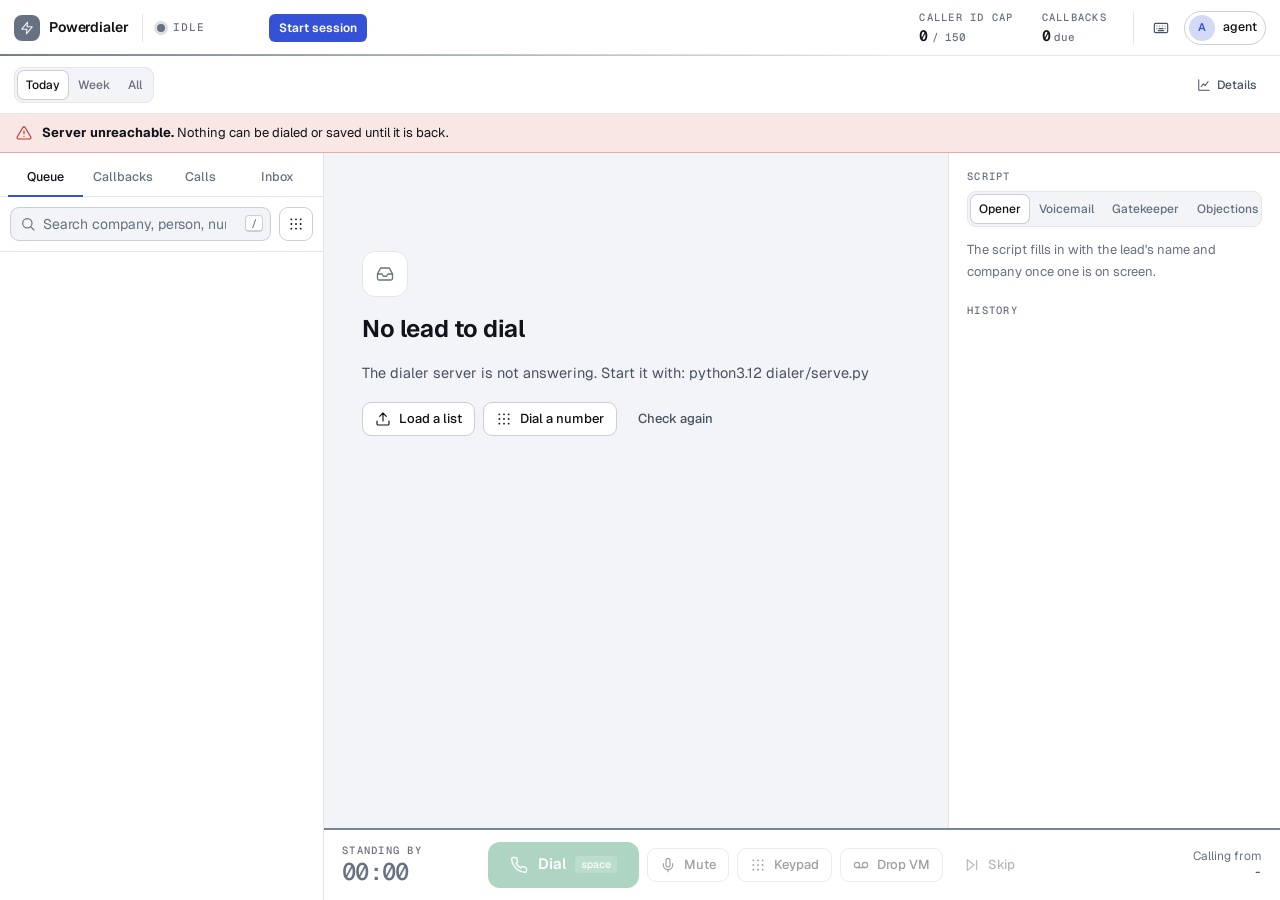
==== commit be0c7e46: "2. The Imperium funnel: outcomes, two-level wrap-up, live stats - config: ten outcomes with funnel f" ====
--- a/dialer/index.html
+++ b/dialer/index.html
@@ -35,13 +35,9 @@
     <span class="session-clock num" id="session-clock" hidden>00:00:00</span>
   </div>
 
-  <div class="kpis" aria-label="Today">
-    <div class="kpi"><span class="eyebrow">Dials</span><b id="k-dials">0<small>/ 150</small></b><span class="goal" title="Daily goal"><i id="k-goal"></i></span></div>
-    <div class="kpi"><span class="eyebrow">Connects</span><b id="k-conn">0<small>-</small></b></div>
-    <div class="kpi opt2"><span class="eyebrow">Interested</span><b id="k-int">0</b></div>
-    <div class="kpi opt"><span class="eyebrow">Talk time</span><b id="k-talk">0:00</b></div>
-    <div class="kpi opt"><span class="eyebrow">Pace</span><b id="k-pace">-<small>/hr</small></b></div>
-    <button class="kpi kpi-btn opt2" id="k-cb-btn" title="Open callbacks"><span class="eyebrow">Callbacks</span><b id="k-cb">0<small>due</small></b></button>
+  <div class="kpis" aria-label="Queue">
+    <div class="kpi"><span class="eyebrow">Caller ID cap</span><b id="k-dials">0<small>/ 150</small></b></div>
+    <button class="kpi kpi-btn" id="k-cb-btn" title="Open callbacks"><span class="eyebrow">Callbacks</span><b id="k-cb">0<small>due</small></b></button>
   </div>
 
   <div class="tools">
@@ -63,6 +59,17 @@
   </div>
 </header>
 
+<!-- ========================================================== funnel bar -->
+<div class="statsbar" id="statsbar" aria-label="Funnel">
+  <div class="seg sb-range" role="tablist" id="sb-range">
+    <button role="tab" data-r="today" aria-selected="true">Today</button>
+    <button role="tab" data-r="week" aria-selected="false">Week</button>
+    <button role="tab" data-r="all" aria-selected="false">All</button>
+  </div>
+  <div class="sb-cells" id="sb-cells"></div>
+  <button class="btn sm quiet" id="sb-more" title="Full stats, script versions, CSV (t)"><span data-ic="chart" data-cls="sm"></span>Details</button>
+</div>
+
 <div class="banner" id="banner" hidden><span data-ic="alert"></span><span id="banner-text"></span></div>
 
 <!-- ============================================================== panes -->
@@ -131,24 +138,57 @@
           </div>
 
           <section class="wrap" id="wrap" hidden aria-label="Wrap-up">
-            <div class="wrap-h"><h2 id="wrap-title">How did it go?</h2><span>Pick one to save and move on</span></div>
+            <div class="wrap-h"><h2 id="wrap-title">How did it go?</h2><span id="wrap-sub">Pick what happened</span></div>
             <div class="outcomes" id="outcomes"></div>
 
-            <div class="subpanel" id="cb-panel" hidden>
-              <span class="eyebrow">Call back when?</span>
-              <div class="cb-grid" id="cb-grid"></div>
-              <div class="cb-custom">
-                <input class="field" type="datetime-local" id="cb-custom" aria-label="Custom callback time, in your local time">
-                <button class="btn" id="cb-custom-go">Set callback</button>
-                <span class="hint" id="cb-hint">Your local time.</span>
-                <button class="btn quiet sm" id="cb-back" style="margin-left:auto">Back <kbd>esc</kbd></button>
-              </div>
+            <!-- level 2: only when someone picked up -->
+            <div class="subpanel" id="l2" hidden>
+              <div class="l2-head">
+                <span class="pill" id="l2-outcome"></span>
+                <button class="btn quiet sm" id="l2-back">Change <kbd>esc</kbd></button>
+              </div>
+
+              <div id="l2-when" hidden>
+                <span class="eyebrow">Call back when?</span>
+                <div class="cb-grid" id="cb-grid"></div>
+                <div class="cb-custom">
+                  <input class="field" type="datetime-local" id="cb-custom" aria-label="Custom callback time, in your local time">
+                  <span class="hint" id="cb-hint">Or pick a time. Your local time.</span>
+                </div>
+              </div>
+
+              <div id="l2-book" hidden>
+                <span class="eyebrow">Booked for, on THEIR clock <span id="l2-book-place" style="text-transform:none;letter-spacing:0"></span></span>
+                <div class="cb-grid" id="bk-grid"></div>
+                <div class="cb-custom">
+                  <input class="field" type="datetime-local" id="l2-booked" aria-label="Booked date and time in the prospect's time zone">
+                  <span class="hint" id="l2-booked-hint"></span>
+                </div>
+              </div>
+
+              <div>
+                <span class="eyebrow">Objections heard <span style="text-transform:none;letter-spacing:0">· tap all that came up</span></span>
+                <div class="chipset" id="l2-obj"></div>
+                <input class="field" id="l2-other" hidden maxlength="70" placeholder="The other objection, in their words">
+              </div>
+
+              <label class="check"><input type="checkbox" id="l2-offered"><span>I asked for the meeting</span></label>
+
+              <div class="formrow3">
+                <div><label class="lbl" for="l2-dm">Decision maker</label><input class="field" id="l2-dm" maxlength="60" autocomplete="off"></div>
+                <div><label class="lbl" for="l2-email">Email <span id="l2-email-req" hidden>(needed for the invite)</span></label><input class="field" id="l2-email" type="email" maxlength="70" autocomplete="off"></div>
+                <div><label class="lbl" for="l2-mobile">Mobile</label><input class="field num" id="l2-mobile" type="tel" maxlength="20" autocomplete="off"></div>
+              </div>
+              <div><label class="lbl" for="l2-pain">Pain, in their words</label><input class="field" id="l2-pain" maxlength="300" autocomplete="off" placeholder="e.g. quality guy loses three days a package"></div>
+
+              <p class="err" id="l2-err" role="alert"></p>
+              <div class="acts"><button class="btn primary" id="l2-save">Save and next <kbd class="onfill">enter</kbd></button></div>
             </div>
 
             <div class="subpanel confirm" id="dnc-panel" hidden>
               <p><b>Block this number for good?</b> It comes off every list, now and in future loads. Use it when they asked not to be called again.</p>
               <div class="acts">
-                <button class="btn danger solid" id="dnc-yes">Yes, do not call <kbd style="background:rgba(255,255,255,.18);border-color:transparent;color:#fff">enter</kbd></button>
+                <button class="btn danger solid" id="dnc-yes">Yes, do not call <kbd class="onfill">enter</kbd></button>
                 <button class="btn" id="dnc-no">Cancel <kbd>esc</kbd></button>
               </div>
             </div>
--- a/dialer/app.css
+++ b/dialer/app.css
@@ -223,6 +223,39 @@
 .menu hr { border: none; border-top: 1px solid var(--line); margin: 6px 0; }
 @keyframes pop { from { opacity: 0; transform: translateY(-4px) scale(.98); } }
 
+/* ---------------------------------------------------------- funnel bar -- */
+.statsbar { flex: none; display: flex; align-items: center; gap: 12px; padding: 8px 14px; min-height: 58px;
+            background: var(--surface); border-bottom: 1px solid var(--line); }
+.sb-range { flex: none; }
+.sb-range button { padding: 0 10px; }
+.sb-cells { flex: 1; min-width: 0; display: flex; gap: 2px; overflow-x: auto; scrollbar-width: none; }
+.sb-cell { flex: none; display: flex; flex-direction: column; gap: 4px; padding: 2px 14px; border-left: 1px solid var(--line); min-width: 92px; }
+.sb-cell:first-child { border-left: none; padding-left: 4px; }
+.sb-cell .eyebrow { display: flex; align-items: center; gap: 5px; white-space: nowrap; }
+.sb-cell .eyebrow .ic { width: 11px; height: 11px; color: var(--warn); fill: var(--warn); }
+.sb-cell .v { display: flex; align-items: baseline; gap: 7px; white-space: nowrap; }
+.sb-cell .v b { font: 600 17px/1 var(--mono); font-variant-numeric: tabular-nums; letter-spacing: -.02em; }
+.sb-cell .v small { font: 500 11.5px/1 var(--mono); color: var(--text-3); }
+.sb-cell.star { background: color-mix(in srgb, var(--accent) 7%, transparent); border-radius: var(--r-md); border-left-color: transparent; }
+.rate { font: 600 11.5px/1 var(--mono); padding: 2px 5px; border-radius: 4px; color: var(--text-2); background: var(--line); }
+.rate.good { color: var(--good); background: color-mix(in srgb, var(--good) 14%, transparent); }
+.rate.warn { color: var(--warn); background: color-mix(in srgb, var(--warn) 14%, transparent); }
+.rate.bad  { color: var(--danger); background: color-mix(in srgb, var(--danger) 14%, transparent); }
+.sb-obj { font-size: 11.5px; color: var(--text-3); white-space: nowrap; }
+.sb-obj b { color: var(--text-2); font-weight: 600; }
+
+.stat-table { width: 100%; border-collapse: collapse; font-size: 13px; }
+.stat-table th { text-align: right; font: 500 10.5px/1.2 var(--mono); letter-spacing: .08em; text-transform: uppercase;
+                 color: var(--text-3); padding: 6px 10px; border-bottom: 1px solid var(--line-strong); white-space: nowrap; }
+.stat-table th:first-child, .stat-table td:first-child { text-align: left; }
+.stat-table td { text-align: right; padding: 8px 10px; border-bottom: 1px solid var(--line);
+                 font-family: var(--mono); font-variant-numeric: tabular-nums; white-space: nowrap; }
+.stat-table td:first-child { font-family: var(--sans); color: var(--text-2); }
+.stat-table td .t { color: var(--text-3); font-size: 11.5px; margin-left: 6px; }
+.stat-grid { display: grid; grid-template-columns: minmax(0, 1.25fr) minmax(0, 1fr); gap: 22px; }
+.stat-scroll { overflow-x: auto; }
+@media (max-width: 860px) { .stat-grid { grid-template-columns: 1fr; } }
+
 /* -------------------------------------------------------------- panes -- */
 .panes { flex: 1; min-height: 0; display: grid; grid-template-columns: 324px minmax(0, 1fr); }
 .rail { display: flex; flex-direction: column; min-height: 0; background: var(--surface); border-right: 1px solid var(--line); }
@@ -335,9 +368,9 @@
 .wrap-h { display: flex; align-items: baseline; justify-content: space-between; gap: 12px; }
 .wrap-h h2 { font-size: 14px; font-weight: 600; }
 .wrap-h span { font-size: 12px; color: var(--text-3); }
-.outcomes { display: grid; grid-template-columns: repeat(auto-fill, minmax(150px, 1fr)); gap: 7px; }
+.outcomes { display: grid; grid-template-columns: repeat(auto-fill, minmax(190px, 1fr)); gap: 7px; }
 .outcome {
-  display: flex; align-items: center; gap: 9px; height: 44px; padding: 0 12px; border-radius: var(--r-md);
+  display: flex; align-items: center; gap: 9px; min-height: 44px; padding: 6px 12px; line-height: 1.25; border-radius: var(--r-md);
   border: 1px solid var(--line-strong); background: var(--raised); color: var(--text);
   font-size: 13.5px; font-weight: 550; text-align: left;
   transition: border-color .12s var(--ease), background .12s var(--ease), transform .08s var(--ease);
@@ -363,6 +396,20 @@
 .cb-custom { display: flex; gap: 8px; align-items: center; flex-wrap: wrap; }
 .cb-custom .field { width: auto; font-family: var(--mono); font-size: 12.5px; }
 .cb-custom .hint { font-size: 12px; color: var(--text-3); }
+.l2-head { display: flex; align-items: center; justify-content: space-between; gap: 10px; }
+.chipset { display: flex; flex-wrap: wrap; gap: 6px; margin: 8px 0; }
+.chip-t { height: 30px; padding: 0 11px; border-radius: 999px; border: 1px solid var(--line-strong); background: var(--raised);
+          color: var(--text-2); font-size: 12.5px; font-weight: 500; transition: all .12s var(--ease); }
+.chip-t:hover { border-color: var(--text-3); color: var(--text); }
+.chip-t[aria-pressed="true"] { background: color-mix(in srgb, var(--accent) 16%, var(--raised)); border-color: var(--accent); color: var(--text); }
+.check { display: inline-flex; align-items: center; gap: 9px; font-size: 13.5px; cursor: pointer; width: fit-content; }
+.check input { width: 16px; height: 16px; accent-color: var(--accent); }
+.check input:disabled + span { color: var(--text-3); }
+.formrow3 { display: grid; grid-template-columns: repeat(3, minmax(0, 1fr)); gap: 10px; }
+@media (max-width: 860px) { .formrow3 { grid-template-columns: 1fr; } }
+.cb-opt[aria-pressed="true"] { border-color: var(--accent); background: color-mix(in srgb, var(--accent) 12%, var(--raised)); }
+.wrap .err { color: var(--danger); font-size: 12.5px; min-height: 0; margin: 0; }
+.wrap .acts { display: flex; gap: 8px; }
 .confirm { border-color: color-mix(in srgb, var(--danger) 50%, transparent); }
 .confirm p { font-size: 13px; color: var(--text-2); }
 .confirm p b { color: var(--danger); }
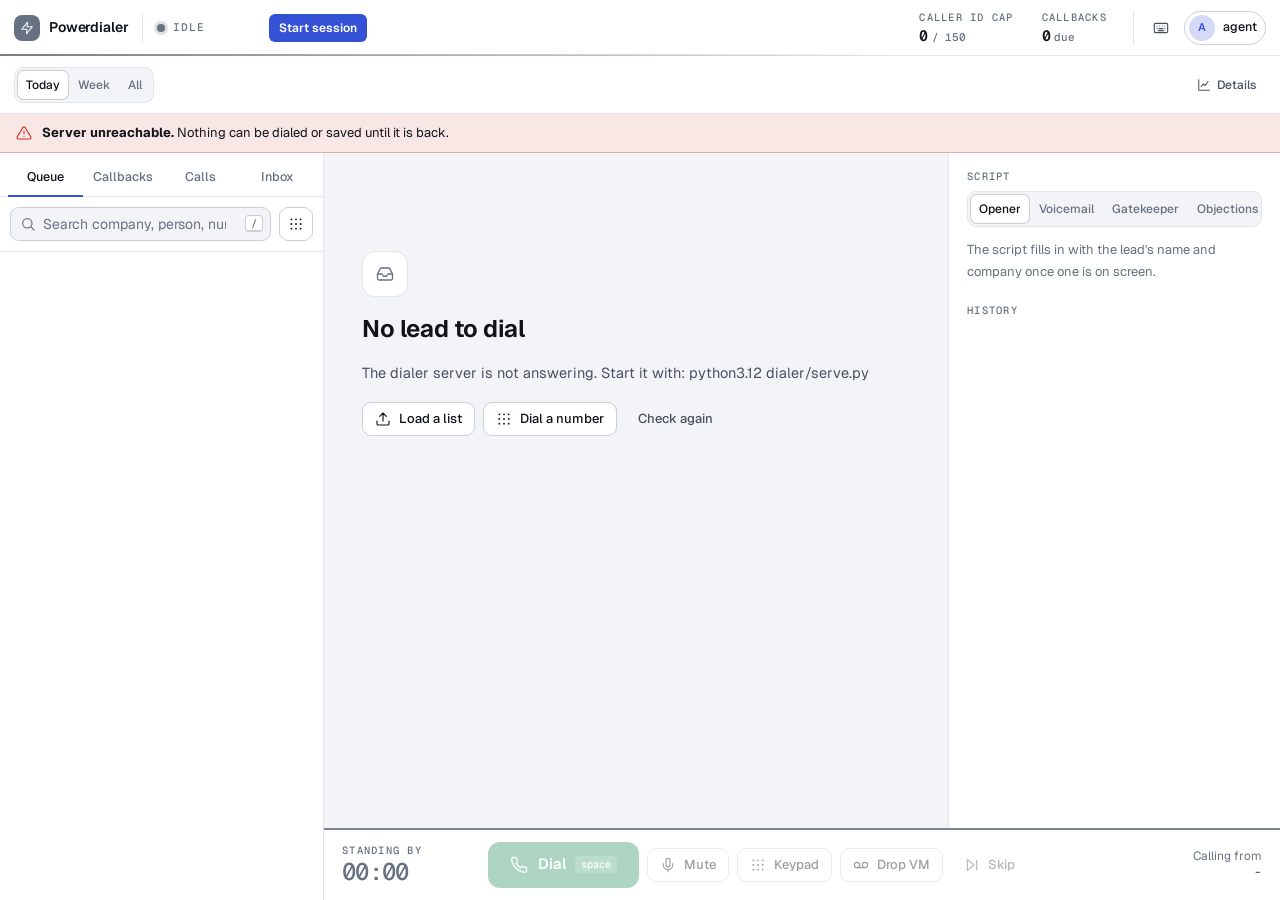
==== commit 74822280: "3. Sessions, power windows, retry cadence, caller-ID pool - dialer/policy.py: pure rules for calling" ====
--- a/dialer/index.html
+++ b/dialer/index.html
@@ -33,7 +33,10 @@
       <div class="menu left" id="pause-menu" role="menu" hidden></div>
     </div>
     <span class="session-clock num" id="session-clock" hidden>00:00:00</span>
-  </div>
+    <span class="session-eta num" id="session-eta" hidden></span>
+  </div>
+
+  <span class="window-line" id="window-line" role="status"></span>
 
   <div class="kpis" aria-label="Queue">
     <div class="kpi"><span class="eyebrow">Caller ID cap</span><b id="k-dials">0<small>/ 150</small></b></div>
--- a/dialer/app.css
+++ b/dialer/app.css
@@ -177,6 +177,15 @@
 body[data-state="dialing"] .lamp i, body[data-state="live"] .lamp i { animation: pulse 1.3s ease-in-out infinite; }
 @keyframes pulse { 50% { opacity: .35; } }
 .session-clock { color: var(--text-2); font-size: 12.5px; }
+.session-eta { color: var(--text-3); font-size: 12px; white-space: nowrap; }
+.session-eta b { color: var(--text); }
+.window-line { display: inline-flex; align-items: center; gap: 7px; min-width: 0; font-size: 12.5px; color: var(--text-3);
+               padding-left: 14px; border-left: 1px solid var(--line); white-space: nowrap; overflow: hidden; text-overflow: ellipsis; }
+.window-line b { color: var(--text-2); font-weight: 600; }
+.window-line.power b { color: var(--good); }
+.window-line.secondary b { color: var(--accent); }
+.window-line.closed b { color: var(--warn); }
+.window-line:empty { display: none; }
 .menu-wrap { position: relative; }
 
 .kpis { display: flex; align-items: stretch; gap: 4px; margin-left: auto; min-width: 0; }
@@ -596,7 +605,7 @@
   .rail { position: fixed; z-index: 60; top: 56px; bottom: 0; left: 0; width: min(340px, 92vw);
           transform: translateX(-102%); transition: transform .24s var(--ease); box-shadow: var(--shadow); }
   body.rail-open .rail { transform: none; }
-  .brand span, .session-clock, .avatar span { display: none; }
+  .brand span, .session-clock, .session-eta, .window-line, .avatar span { display: none; }
   .session { padding-left: 8px; }
   .lamp { min-width: 0; }
   .kpis { overflow-x: auto; scrollbar-width: none; }
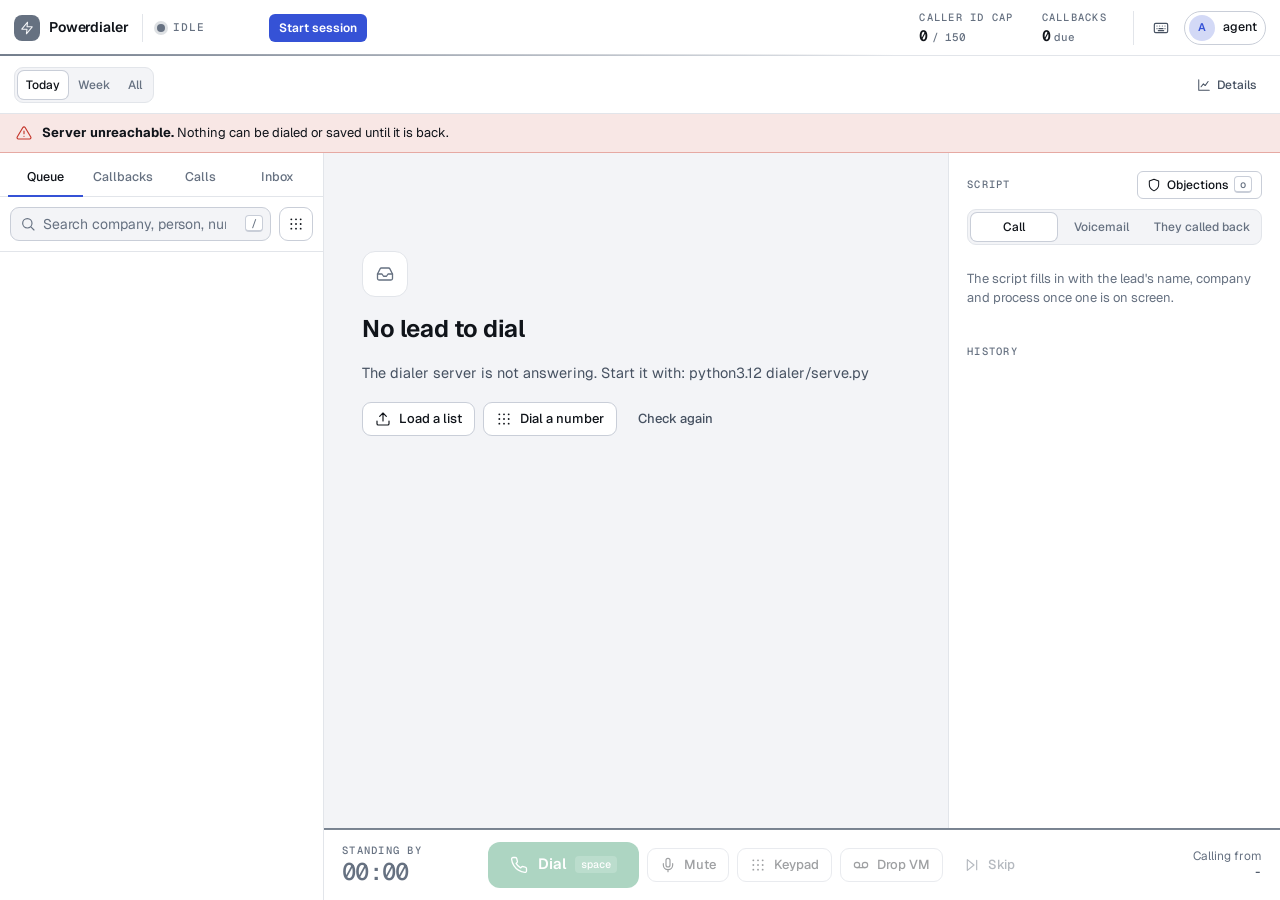
==== commit 3d531989: "4. Script rail rebuilt as a call tree - config: dialer.scripts.tree with versions v1 and v2 (v2 exte" ====
--- a/dialer/index.html
+++ b/dialer/index.html
@@ -210,15 +210,36 @@
       </main>
 
       <aside class="right" aria-label="Script and history">
-        <section>
-          <div class="sect-h"><span class="eyebrow">Script</span></div>
-          <div class="seg" role="tablist" id="script-tabs">
-            <button role="tab" data-s="opener" aria-selected="true">Opener</button>
-            <button role="tab" data-s="voicemail" aria-selected="false">Voicemail</button>
-            <button role="tab" data-s="gatekeeper" aria-selected="false">Gatekeeper</button>
-            <button role="tab" data-s="objections" aria-selected="false">Objections</button>
-          </div>
-          <div class="script" id="script"></div>
+        <section id="script-sec">
+          <div class="sect-h">
+            <span class="eyebrow">Script <span id="script-ver" style="text-transform:none;letter-spacing:0"></span></span>
+            <button class="btn sm" id="b-obj" title="Objections (o)"><span data-ic="shield" data-cls="sm"></span>Objections<kbd>o</kbd></button>
+          </div>
+
+          <div id="treebox">
+            <div class="seg" role="tablist" id="flow-tabs">
+              <button role="tab" data-f="call" aria-selected="true">Call</button>
+              <button role="tab" data-f="voicemail" aria-selected="false">Voicemail</button>
+              <button role="tab" data-f="inbound" aria-selected="false">They called back</button>
+            </div>
+            <div class="crumbs" id="crumbs"></div>
+            <div class="step" id="step"></div>
+            <div class="step-next" id="step-next"></div>
+            <div class="step-nav" id="step-nav">
+              <button class="btn sm" id="b-prev"><span data-ic="arrowl" data-cls="sm"></span>Back<kbd>&larr;</kbd></button>
+              <button class="btn sm" id="b-next">Next<kbd>&rarr;</kbd><span data-ic="arrowr" data-cls="sm"></span></button>
+            </div>
+          </div>
+
+          <div class="objpanel" id="objpanel" hidden>
+            <div class="panel-head" style="padding:0 0 10px;border:none">
+              <label class="search"><span class="sr">Search objections</span><span data-ic="search"></span>
+                <input class="field" id="obj-q" type="search" placeholder="What did they just say?" autocomplete="off"></label>
+              <button class="btn icon" id="obj-close" aria-label="Back to the script" title="Back to the script (esc)"><span data-ic="x"></span></button>
+            </div>
+            <p class="objrule" id="obj-rule"></p>
+            <div id="obj-list"></div>
+          </div>
         </section>
         <section>
           <div class="sect-h"><span class="eyebrow">History</span><span class="muted" id="h-count"></span></div>
--- a/dialer/app.css
+++ b/dialer/app.css
@@ -504,6 +504,55 @@
 .script b { font-weight: 650; }
 .script .tok { color: var(--accent); font-weight: 550; }
 .script .tip { margin-top: 12px; font-size: 12.5px; color: var(--text-3); line-height: 1.5; }
+/* call tree */
+.crumbs { display: flex; flex-wrap: wrap; gap: 4px; margin: 12px 0 2px; }
+.crumb { height: 24px; padding: 0 9px; border-radius: 999px; border: 1px solid var(--line); background: none;
+         color: var(--text-3); font-size: 11.5px; font-weight: 500; }
+.crumb:hover { color: var(--text); border-color: var(--text-3); }
+.crumb.done { color: var(--text-2); }
+.crumb.on { background: var(--accent); border-color: var(--accent); color: var(--accent-ink); font-weight: 600; }
+.step { margin-top: 12px; }
+.step-h h3 { font-size: 12px; font-weight: 600; letter-spacing: .02em; color: var(--accent); margin-bottom: 8px; }
+.step .say { font-size: 17px; line-height: 1.6; font-weight: 450; color: var(--text); }
+.step .say.alt { font-size: 14.5px; color: var(--text-2); margin-top: 10px; padding-left: 12px; border-left: 2px solid var(--line-strong); }
+.step .say .tok, .step .cue .tok, .upnext .tok { color: var(--accent); font-weight: 550; }
+.step .cue { margin-top: 12px; font-size: 13px; line-height: 1.55; color: var(--text-3); font-style: italic; }
+.step .must { display: flex; gap: 9px; align-items: flex-start; font-size: 13.5px; line-height: 1.5; font-weight: 550;
+  color: var(--danger); background: color-mix(in srgb, var(--danger) 9%, transparent);
+  border: 1px solid color-mix(in srgb, var(--danger) 30%, transparent); border-radius: var(--r-md); padding: 9px 11px; margin-bottom: 12px; }
+.cid-line { display: flex; align-items: center; gap: 7px; font-size: 12.5px; color: var(--text-2); margin-bottom: 10px; }
+.cid-line b { font-family: var(--mono); color: var(--text); }
+.capture { margin-top: 14px; padding: 12px; border-radius: var(--r-md); border: 1px solid var(--line); background: var(--raised); }
+.capture .tip { font-size: 12.5px; line-height: 1.5; color: var(--text-3); margin-top: 10px; }
+.contracts { display: flex; flex-direction: column; gap: 8px; margin-top: 12px; }
+.contracts .check { align-items: flex-start; font-size: 13.5px; line-height: 1.45; }
+.contracts .check input { margin-top: 2px; flex: none; }
+.prompts { margin-top: 14px; }
+.prompt { font-size: 14px; line-height: 1.5; color: var(--text-2); padding: 6px 0; border-bottom: 1px solid var(--line); }
+.prompt:last-child { border-bottom: none; }
+.qa { margin-top: 14px; }
+.branches { display: flex; flex-wrap: wrap; gap: 6px; margin-top: 14px; }
+.branches .btn { height: auto; min-height: 30px; padding: 5px 10px; white-space: normal; text-align: left; line-height: 1.3; }
+.rules { margin: 14px 0 0; padding: 0 0 0 16px; font-size: 12.5px; line-height: 1.6; color: var(--text-3); }
+.step-next { display: flex; flex-direction: column; gap: 6px; margin-top: 16px; }
+.upnext { display: flex; flex-direction: column; gap: 4px; text-align: left; padding: 9px 11px; border-radius: var(--r-md);
+          border: 1px dashed var(--line-strong); background: none; color: var(--text-3); font-size: 12.5px; line-height: 1.45; }
+.upnext > span:last-child { overflow: hidden; display: -webkit-box; -webkit-line-clamp: 2; -webkit-box-orient: vertical; }
+.upnext:hover { border-style: solid; color: var(--text-2); }
+.step-nav { display: flex; justify-content: space-between; margin-top: 12px; }
+.objrule { font-size: 12.5px; line-height: 1.55; color: var(--text-2); padding: 9px 11px; margin-bottom: 10px;
+           border-left: 2px solid var(--warn); background: color-mix(in srgb, var(--warn) 7%, transparent); border-radius: 0 var(--r-sm) var(--r-sm) 0; }
+.three { list-style: none; margin: 0; padding: 0 12px 6px; display: flex; flex-direction: column; gap: 9px; }
+.three li { font-size: 14px; line-height: 1.55; color: var(--text); }
+.three li .eyebrow { display: block; margin-bottom: 3px; }
+.obj-acts { display: flex; align-items: center; justify-content: space-between; gap: 8px; padding: 4px 10px 10px; }
+.obj.open-edit { border: 1px solid var(--accent); border-radius: var(--r-md); margin-bottom: 6px; background: var(--raised); }
+.obj-t { padding: 10px 12px 0; font-size: 13.5px; font-weight: 600; }
+.objform { padding: 8px 12px 12px; display: flex; flex-direction: column; gap: 4px; }
+.objform .lbl { margin: 6px 0 3px; }
+.objform .acts { display: flex; justify-content: flex-end; gap: 6px; margin-top: 8px; }
+.objform .err { color: var(--danger); font-size: 12px; margin: 0; }
+
 details.obj { border: 1px solid var(--line); border-radius: var(--r-md); margin-bottom: 6px; background: var(--raised); }
 details.obj summary { list-style: none; cursor: pointer; padding: 10px 12px; font-size: 13.5px; font-weight: 550;
                       display: flex; align-items: center; gap: 8px; }
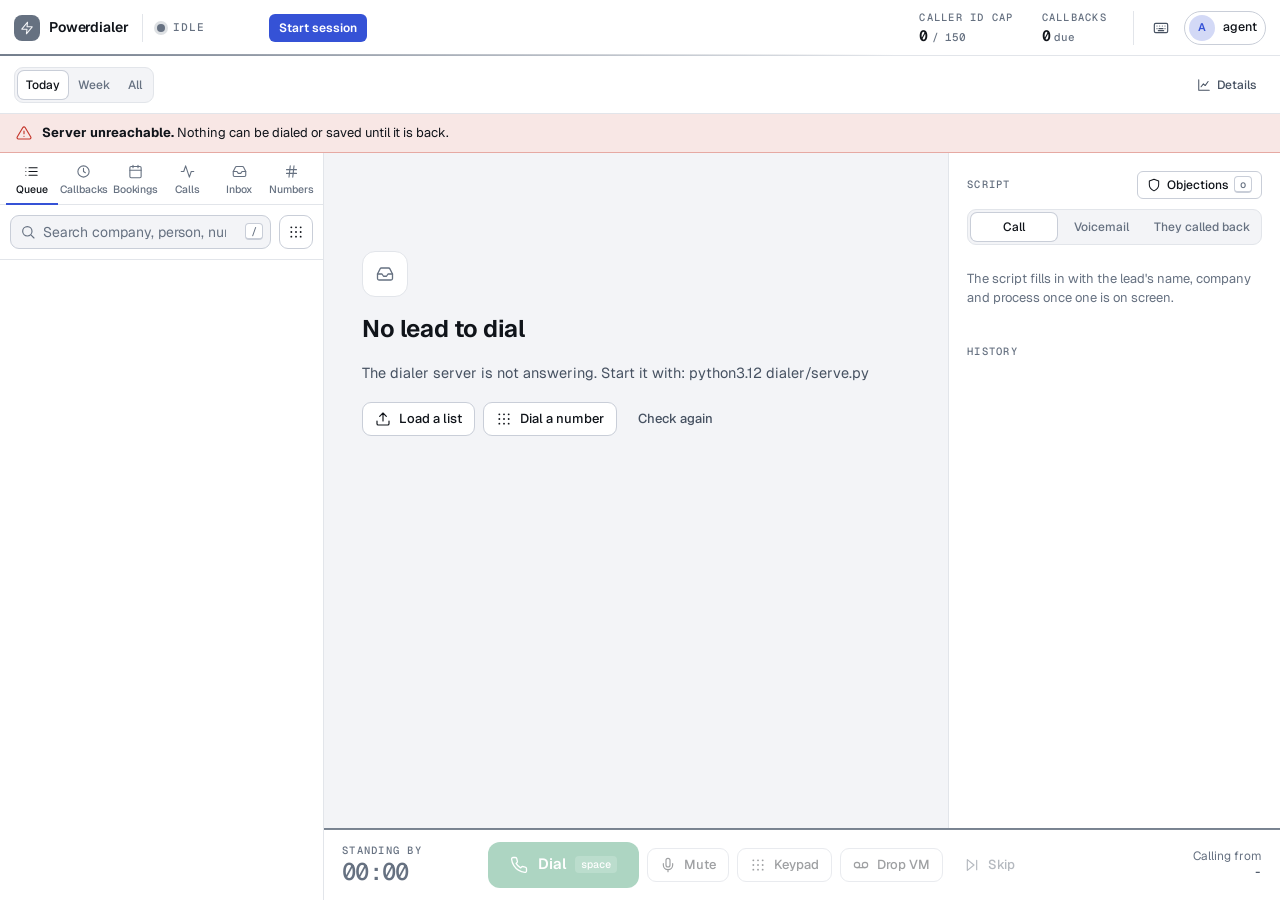
==== commit 9fa2f1dc: "5. Cockpit: Bookings and Numbers rails, fuller lead pane, keys - left rail: six compact tabs. Bookin" ====
--- a/dialer/index.html
+++ b/dialer/index.html
@@ -80,10 +80,12 @@
 
   <aside class="rail" id="rail" aria-label="Queue, callbacks, calls and inbox">
     <div class="tabs" role="tablist">
-      <button class="tab" role="tab" data-tab="queue" aria-selected="true"><span>Queue</span><span class="count" id="n-queue"></span></button>
-      <button class="tab" role="tab" data-tab="callbacks" aria-selected="false"><span>Callbacks</span><span class="count" id="n-cb"></span></button>
-      <button class="tab" role="tab" data-tab="calls" aria-selected="false"><span>Calls</span><span class="count" id="n-calls"></span></button>
-      <button class="tab" role="tab" data-tab="inbox" aria-selected="false"><span>Inbox</span><span class="count hot" id="n-inbox"></span></button>
+      <button class="tab" role="tab" data-tab="queue" aria-selected="true" title="Queue"><span data-ic="list"></span><span>Queue</span><span class="count" id="n-queue"></span></button>
+      <button class="tab" role="tab" data-tab="callbacks" aria-selected="false" title="Callbacks"><span data-ic="clock"></span><span>Callbacks</span><span class="count" id="n-cb"></span></button>
+      <button class="tab" role="tab" data-tab="bookings" aria-selected="false" title="Booked calls"><span data-ic="calendar"></span><span>Bookings</span><span class="count hot" id="n-book"></span></button>
+      <button class="tab" role="tab" data-tab="calls" aria-selected="false" title="Today's calls"><span data-ic="activity"></span><span>Calls</span><span class="count" id="n-calls"></span></button>
+      <button class="tab" role="tab" data-tab="inbox" aria-selected="false" title="Missed calls and voicemails"><span data-ic="inbox"></span><span>Inbox</span><span class="count hot" id="n-inbox"></span></button>
+      <button class="tab" role="tab" data-tab="numbers" aria-selected="false" title="Caller ID health"><span data-ic="hash"></span><span>Numbers</span><span class="count hot" id="n-num"></span></button>
     </div>
 
     <section class="panel" id="p-queue" role="tabpanel">
@@ -97,6 +99,14 @@
 
     <section class="panel" id="p-callbacks" role="tabpanel" hidden>
       <div class="list" id="l-callbacks"></div>
+    </section>
+
+    <section class="panel" id="p-bookings" role="tabpanel" hidden>
+      <div class="list" id="l-bookings"></div>
+    </section>
+
+    <section class="panel" id="p-numbers" role="tabpanel" hidden>
+      <div class="list" id="l-numbers"></div>
     </section>
 
     <section class="panel" id="p-calls" role="tabpanel" hidden>
@@ -138,6 +148,12 @@
               <span class="saved" id="notes-saved"></span>
             </div>
             <textarea class="field" id="notes" rows="3" placeholder="What was said, who to ask for, objections…   (press n to jump here, Esc to leave)"></textarea>
+          </div>
+
+          <div class="discovery" id="discovery">
+            <div class="d-pain"><label class="lbl" for="d-pain">Pain, in their words</label><input class="field" id="d-pain" data-call="pain" maxlength="300" autocomplete="off" placeholder="Mirror it back, then type it here"></div>
+            <div><label class="lbl" for="d-ppap">PPAPs / year</label><input class="field num" id="d-ppap" data-call="ppap_per_year" maxlength="12" autocomplete="off"></div>
+            <div><label class="lbl" for="d-oem">OEMs</label><input class="field" id="d-oem" data-call="oem" maxlength="80" autocomplete="off"></div>
           </div>
 
           <section class="wrap" id="wrap" hidden aria-label="Wrap-up">
--- a/dialer/app.css
+++ b/dialer/app.css
@@ -274,16 +274,18 @@
 .right { background: var(--surface); border-left: 1px solid var(--line); padding: 18px; display: flex; flex-direction: column; gap: 22px; }
 
 /* ---------------------------------------------------------- left rail -- */
-.tabs { flex: none; display: flex; padding: 8px 8px 0; gap: 2px; border-bottom: 1px solid var(--line); }
+.tabs { flex: none; display: flex; padding: 6px 6px 0; gap: 0; border-bottom: 1px solid var(--line); }
 .tab {
-  flex: 1; display: flex; align-items: center; justify-content: center; gap: 6px; height: 36px;
-  border: none; background: none; color: var(--text-3); font-size: 12.5px; font-weight: 500;
+  flex: 1; min-width: 0; position: relative; display: flex; flex-direction: column; align-items: center; justify-content: center; gap: 3px;
+  height: 46px; border: none; background: none; color: var(--text-3); font-size: 10.5px; font-weight: 500;
   border-bottom: 2px solid transparent; margin-bottom: -1px; border-radius: 6px 6px 0 0;
 }
 .tab:hover { color: var(--text); background: var(--hover); }
 .tab[aria-selected="true"] { color: var(--text); border-bottom-color: var(--accent); }
+.tab .ic { width: 15px; height: 15px; }
+.tab .count { position: absolute; top: 2px; left: calc(50% + 10px); }
 .tab .count {
-  font: 600 10.5px/1 var(--mono); min-width: 17px; padding: 3px 5px; border-radius: 999px;
+  font: 600 9.5px/1 var(--mono); min-width: 15px; padding: 2px 4px; border-radius: 999px;
   background: var(--line); color: var(--text-2); text-align: center;
 }
 .tab .count.hot { background: var(--danger); color: #fff; }
@@ -356,6 +358,9 @@
 .localtime.closed { color: var(--danger); border-color: color-mix(in srgb, var(--danger) 50%, transparent);
                     background: color-mix(in srgb, var(--danger) 9%, transparent); }
 .localtime.closed b { color: var(--danger); }
+.localtime.power { border-color: color-mix(in srgb, var(--good) 45%, transparent); }
+.localtime.power span:last-child { color: var(--good); }
+.callout .eyebrow { display: block; margin-bottom: 3px; }
 .chips { display: flex; flex-wrap: wrap; gap: 6px; align-items: center; }
 .links { display: flex; gap: 4px; flex-wrap: wrap; margin-left: -9px; }
 
@@ -370,6 +375,13 @@
 .notes-box .row-h { display: flex; align-items: center; justify-content: space-between; }
 .notes-box .saved { font-size: 11.5px; color: var(--text-3); transition: opacity .2s; }
 
+.discovery { display: grid; grid-template-columns: minmax(0, 2.4fr) minmax(0, .8fr) minmax(0, 1.3fr); gap: 10px; }
+@media (max-width: 860px) { .discovery { grid-template-columns: 1fr 1fr; } .discovery .d-pain { grid-column: 1 / -1; } }
+.numcard .meterline { grid-column: 1 / -1; height: 5px; border-radius: 3px; background: var(--line); overflow: hidden; }
+.numcard .meterline i { display: block; height: 100%; background: var(--accent); }
+.numcard .meterline i.hot { background: var(--danger); }
+.numcard .facts { grid-column: 1 / -1; display: flex; flex-wrap: wrap; gap: 4px 12px; font-size: 12px; color: var(--text-3); }
+.numcard .facts b { color: var(--text-2); font-family: var(--mono); font-weight: 600; }
 .wrap { display: flex; flex-direction: column; gap: 12px; padding: 16px; border-radius: var(--r-lg);
         border: 1px solid color-mix(in srgb, var(--violet) 40%, var(--line));
         background: color-mix(in srgb, var(--violet) 5%, var(--surface)); animation: rise .22s var(--ease); }
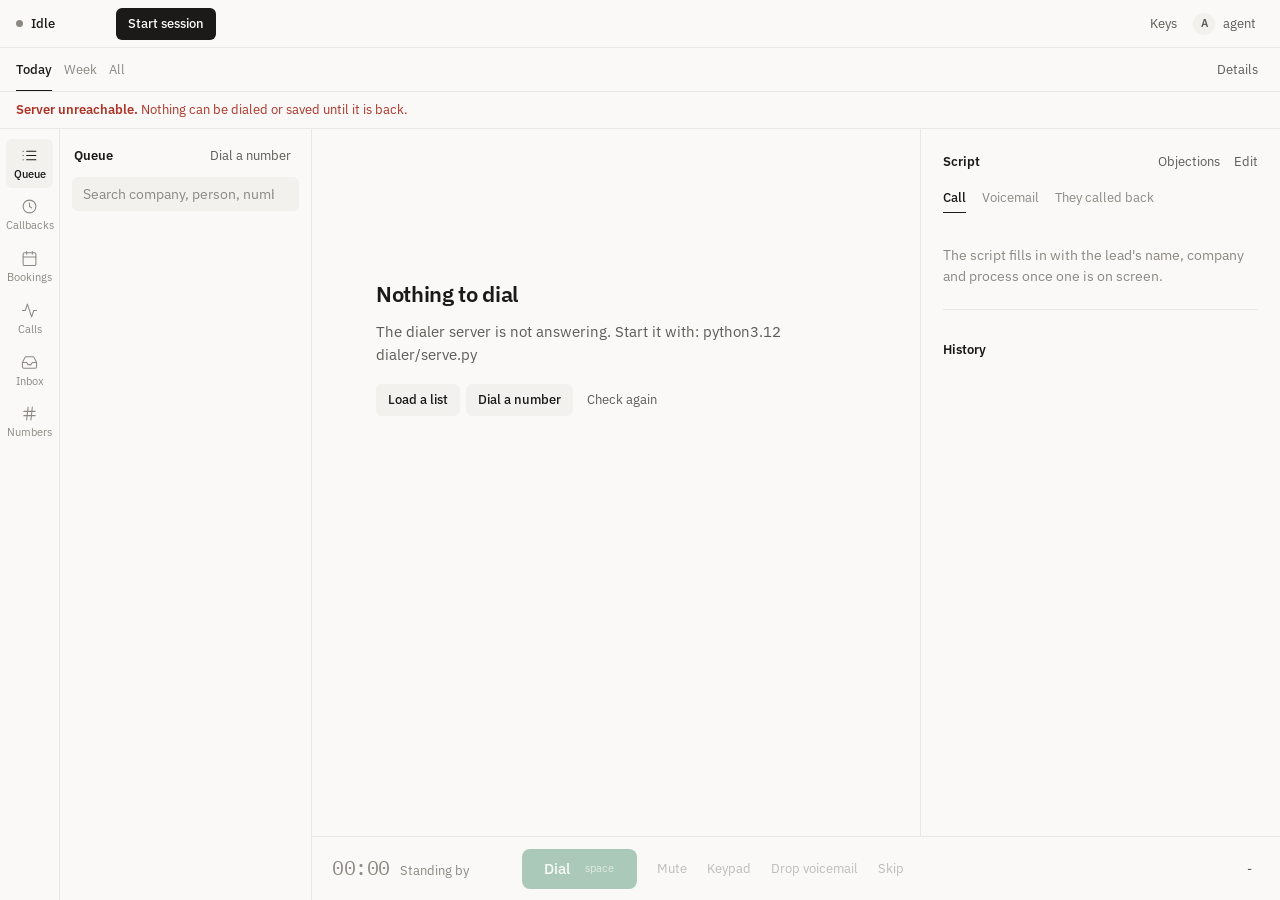
==== commit 918fe19a: "9. In-app script editor and a quieter, type-led interface Scripts - every step of every version, bot" ====
--- a/dialer/index.html
+++ b/dialer/index.html
@@ -15,160 +15,163 @@
 </script>
 <link rel="preconnect" href="https://fonts.googleapis.com">
 <link rel="preconnect" href="https://fonts.gstatic.com" crossorigin>
-<link rel="stylesheet" href="https://fonts.googleapis.com/css2?family=Geist:wght@400;500;600;700&family=Geist+Mono:wght@400;500;600&display=swap">
+<link rel="stylesheet" href="https://fonts.googleapis.com/css2?family=IBM+Plex+Sans:wght@400;500;600&family=IBM+Plex+Mono:wght@400;500&display=swap">
 <link rel="stylesheet" href="app.css">
 </head>
 <body data-state="idle">
 
 <!-- ================================================================ top -->
 <header class="top">
-  <button class="btn icon quiet rail-toggle" id="b-rail" aria-label="Show queue and callbacks"></button>
-  <div class="brand"><i class="mark" id="brand-mark"></i><span>Powerdialer</span></div>
+  <button class="btn quiet rail-toggle" id="b-rail" aria-label="Show queue and callbacks">Lists</button>
+
+  <span class="lamp" id="lamp" role="status"><i></i><span id="lamp-text">Idle</span></span>
 
   <div class="session">
-    <span class="lamp" id="lamp" role="status"><i></i><span id="lamp-text">Idle</span></span>
-    <button class="btn primary sm" id="b-session">Start session</button>
+    <button class="btn primary" id="b-session">Start session</button>
     <div class="menu-wrap" id="pause-wrap" hidden>
-      <button class="btn sm" id="b-pause" aria-haspopup="menu" aria-expanded="false">Pause</button>
+      <button class="btn" id="b-pause" aria-haspopup="menu" aria-expanded="false">Pause</button>
       <div class="menu left" id="pause-menu" role="menu" hidden></div>
     </div>
-    <span class="session-clock num" id="session-clock" hidden>00:00:00</span>
-    <span class="session-eta num" id="session-eta" hidden></span>
+    <span class="session-clock" id="session-clock" hidden>00:00:00</span>
+    <span class="session-eta" id="session-eta" hidden></span>
   </div>
 
   <span class="window-line" id="window-line" role="status"></span>
 
-  <div class="kpis" aria-label="Queue">
-    <div class="kpi"><span class="eyebrow">Caller ID cap</span><b id="k-dials">0<small>/ 150</small></b></div>
-    <button class="kpi kpi-btn" id="k-cb-btn" title="Open callbacks"><span class="eyebrow">Callbacks</span><b id="k-cb">0<small>due</small></b></button>
-  </div>
-
   <div class="tools">
-    <button class="btn icon quiet" id="b-keys" aria-label="Keyboard shortcuts" title="Keyboard shortcuts (?)"></button>
+    <button class="btn quiet" id="k-cb-btn" hidden><span id="k-cb"></span></button>
+    <button class="btn quiet" id="b-keys" title="Keyboard shortcuts (?)">Keys</button>
     <div class="menu-wrap">
       <button class="avatar" id="b-agent" aria-haspopup="menu" aria-expanded="false"><i id="agent-ini">A</i><span id="agent-name">agent</span></button>
       <div class="menu" id="agent-menu" role="menu" hidden>
         <div class="head"><b id="am-name">Agent</b><span id="am-seat">seat</span></div>
-        <button role="menuitem" data-act="switch"><span data-ic="user"></span>Switch agent</button>
-        <button role="menuitem" data-act="load"><span data-ic="upload"></span>Load list…</button>
-        <a role="menuitem" href="/api/dnc.csv" download="dnc.csv"><span data-ic="download"></span>Export do-not-call list</a>
+        <button role="menuitem" data-act="scripts">Edit scripts</button>
+        <button role="menuitem" data-act="load">Load a list</button>
+        <button role="menuitem" data-act="settings">Settings</button>
         <hr>
-        <button role="menuitem" data-act="log"><span data-ic="activity"></span>Activity log</button>
-        <button role="menuitem" data-act="keys"><span data-ic="keyboard"></span>Keyboard shortcuts<kbd>?</kbd></button>
-        <button role="menuitem" data-act="settings"><span data-ic="sliders"></span>Settings</button>
+        <button role="menuitem" data-act="switch">Switch agent</button>
+        <button role="menuitem" data-act="log">Activity log</button>
+        <a role="menuitem" href="/api/dnc.csv" download="dnc.csv">Export do-not-call list</a>
       </div>
     </div>
     <input type="file" id="f-list" accept=".xlsx,.xls,.csv" hidden>
   </div>
 </header>
 
-<!-- ========================================================== funnel bar -->
-<div class="statsbar" id="statsbar" aria-label="Funnel">
-  <div class="seg sb-range" role="tablist" id="sb-range">
+<!-- ========================================================== funnel line -->
+<div class="funnel" id="statsbar" aria-label="Funnel">
+  <div class="tabs-text" role="tablist" id="sb-range">
     <button role="tab" data-r="today" aria-selected="true">Today</button>
     <button role="tab" data-r="week" aria-selected="false">Week</button>
     <button role="tab" data-r="all" aria-selected="false">All</button>
   </div>
-  <div class="sb-cells" id="sb-cells"></div>
-  <button class="btn sm quiet" id="sb-more" title="Full stats, script versions, CSV (t)"><span data-ic="chart" data-cls="sm"></span>Details</button>
+  <div class="funnel-cells" id="sb-cells"></div>
+  <button class="btn quiet sm" id="sb-more" title="Rates against targets, script versions, CSV (t)">Details</button>
 </div>
 
-<div class="banner" id="banner" hidden><span data-ic="alert"></span><span id="banner-text"></span></div>
+<div class="banner" id="banner" hidden><span id="banner-text"></span></div>
 
 <!-- ============================================================== panes -->
 <div class="panes">
 
-  <aside class="rail" id="rail" aria-label="Queue, callbacks, calls and inbox">
-    <div class="tabs" role="tablist">
-      <button class="tab" role="tab" data-tab="queue" aria-selected="true" title="Queue"><span data-ic="list"></span><span>Queue</span><span class="count" id="n-queue"></span></button>
-      <button class="tab" role="tab" data-tab="callbacks" aria-selected="false" title="Callbacks"><span data-ic="clock"></span><span>Callbacks</span><span class="count" id="n-cb"></span></button>
-      <button class="tab" role="tab" data-tab="bookings" aria-selected="false" title="Booked calls"><span data-ic="calendar"></span><span>Bookings</span><span class="count hot" id="n-book"></span></button>
-      <button class="tab" role="tab" data-tab="calls" aria-selected="false" title="Today's calls"><span data-ic="activity"></span><span>Calls</span><span class="count" id="n-calls"></span></button>
-      <button class="tab" role="tab" data-tab="inbox" aria-selected="false" title="Missed calls and voicemails"><span data-ic="inbox"></span><span>Inbox</span><span class="count hot" id="n-inbox"></span></button>
-      <button class="tab" role="tab" data-tab="numbers" aria-selected="false" title="Caller ID health"><span data-ic="hash"></span><span>Numbers</span><span class="count hot" id="n-num"></span></button>
-    </div>
-
-    <section class="panel" id="p-queue" role="tabpanel">
-      <div class="panel-head">
-        <label class="search"><span class="sr">Search leads</span><span data-ic="search"></span>
-          <input class="field" id="q" type="search" placeholder="Search company, person, number" autocomplete="off"><kbd>/</kbd></label>
-        <button class="btn icon" id="b-manual" aria-label="Dial a number" title="Dial a number (d)"></button>
-      </div>
-      <div class="list" id="l-queue"></div>
-    </section>
-
-    <section class="panel" id="p-callbacks" role="tabpanel" hidden>
-      <div class="list" id="l-callbacks"></div>
-    </section>
-
-    <section class="panel" id="p-bookings" role="tabpanel" hidden>
-      <div class="list" id="l-bookings"></div>
-    </section>
-
-    <section class="panel" id="p-numbers" role="tabpanel" hidden>
-      <div class="list" id="l-numbers"></div>
-    </section>
-
-    <section class="panel" id="p-calls" role="tabpanel" hidden>
-      <div class="breakdown" id="breakdown" hidden></div>
-      <div class="list" id="l-calls"></div>
-    </section>
-
-    <section class="panel" id="p-inbox" role="tabpanel" hidden>
-      <div class="list" id="l-inbox"></div>
-      <audio id="vm-audio" controls style="width:calc(100% - 20px);margin:0 10px 10px" hidden></audio>
-    </section>
+  <aside class="rail" id="rail" aria-label="Queue, callbacks, bookings, calls, inbox and numbers">
+    <nav class="railnav" role="tablist" aria-orientation="vertical">
+      <button class="tab" role="tab" data-tab="queue" aria-selected="true"><span data-ic="list"></span><span class="tl">Queue</span><span class="count" id="n-queue" hidden></span></button>
+      <button class="tab" role="tab" data-tab="callbacks" aria-selected="false"><span data-ic="clock"></span><span class="tl">Callbacks</span><span class="count" id="n-cb"></span></button>
+      <button class="tab" role="tab" data-tab="bookings" aria-selected="false"><span data-ic="calendar"></span><span class="tl">Bookings</span><span class="count" id="n-book"></span></button>
+      <button class="tab" role="tab" data-tab="calls" aria-selected="false"><span data-ic="activity"></span><span class="tl">Calls</span><span class="count" id="n-calls" hidden></span></button>
+      <button class="tab" role="tab" data-tab="inbox" aria-selected="false"><span data-ic="inbox"></span><span class="tl">Inbox</span><span class="count" id="n-inbox"></span></button>
+      <button class="tab" role="tab" data-tab="numbers" aria-selected="false"><span data-ic="hash"></span><span class="tl">Numbers</span><span class="count" id="n-num"></span></button>
+    </nav>
+
+    <div class="railbody">
+      <section class="panel" id="p-queue" role="tabpanel">
+        <div class="panel-head">
+          <h2>Queue <span class="muted" id="h-queue"></span></h2>
+          <button class="btn quiet sm" id="b-manual" title="Dial a number (d)">Dial a number</button>
+        </div>
+        <label class="search"><span class="sr">Search leads</span>
+          <input class="field" id="q" type="search" placeholder="Search company, person, number" autocomplete="off"></label>
+        <div class="list" id="l-queue"></div>
+      </section>
+
+      <section class="panel" id="p-callbacks" role="tabpanel" hidden>
+        <div class="panel-head"><h2>Callbacks</h2></div>
+        <div class="list" id="l-callbacks"></div>
+      </section>
+
+      <section class="panel" id="p-bookings" role="tabpanel" hidden>
+        <div class="panel-head"><h2>Booked calls</h2></div>
+        <div class="list" id="l-bookings"></div>
+      </section>
+
+      <section class="panel" id="p-calls" role="tabpanel" hidden>
+        <div class="panel-head"><h2>Today's calls <span class="muted" id="h-calls"></span></h2></div>
+        <div class="breakdown" id="breakdown" hidden></div>
+        <div class="list" id="l-calls"></div>
+      </section>
+
+      <section class="panel" id="p-inbox" role="tabpanel" hidden>
+        <div class="panel-head"><h2>Inbox</h2></div>
+        <div class="list" id="l-inbox"></div>
+        <audio id="vm-audio" controls hidden></audio>
+      </section>
+
+      <section class="panel" id="p-numbers" role="tabpanel" hidden>
+        <div class="panel-head"><h2>Caller IDs</h2></div>
+        <div class="list" id="l-numbers"></div>
+      </section>
+    </div>
   </aside>
 
   <div class="work">
     <div class="scroller">
 
       <main class="lead-pane" id="lead-pane">
-        <!-- lead -->
         <article class="lead" id="lead" hidden>
-          <div class="lead-head">
-            <div class="tags" id="c-tags"></div>
+          <header class="lead-head">
+            <p class="flags" id="c-tags"></p>
             <h1 class="company" id="c-company"></h1>
             <p class="person" id="c-person"></p>
-          </div>
+          </header>
 
           <div class="phone-row">
             <span class="phone" id="c-phone"></span>
-            <button class="btn icon sm quiet" id="b-copy" aria-label="Copy number" title="Copy number (c)"></button>
-            <span class="localtime" id="c-local"></span>
-          </div>
-
-          <div class="chips" id="c-chips"></div>
-          <div class="links" id="c-links"></div>
-          <div class="callout" id="c-note" hidden></div>
+            <button class="btn quiet sm" id="b-copy" title="Copy number (c)">Copy</button>
+          </div>
+
+          <div class="facts">
+            <p class="fact-line" id="c-local"></p>
+            <p class="fact-line" id="c-chips"></p>
+            <p class="fact-line links" id="c-links"></p>
+          </div>
+
+          <blockquote class="callout" id="c-note" hidden></blockquote>
 
           <div class="notes-box">
-            <div class="row-h">
-              <label class="eyebrow" for="notes">Notes <span style="text-transform:none;letter-spacing:0">· saved with the outcome</span></label>
-              <span class="saved" id="notes-saved"></span>
-            </div>
-            <textarea class="field" id="notes" rows="3" placeholder="What was said, who to ask for, objections…   (press n to jump here, Esc to leave)"></textarea>
+            <div class="row-h"><label class="lbl" for="notes">Notes</label><span class="saved" id="notes-saved"></span></div>
+            <textarea class="field" id="notes" rows="3" placeholder="What was said, who to ask for. Saved with the outcome."></textarea>
           </div>
 
           <div class="discovery" id="discovery">
-            <div class="d-pain"><label class="lbl" for="d-pain">Pain, in their words</label><input class="field" id="d-pain" data-call="pain" maxlength="300" autocomplete="off" placeholder="Mirror it back, then type it here"></div>
-            <div><label class="lbl" for="d-ppap">PPAPs / year</label><input class="field num" id="d-ppap" data-call="ppap_per_year" maxlength="12" autocomplete="off"></div>
+            <div class="d-pain"><label class="lbl" for="d-pain">Pain, in their words</label><input class="field" id="d-pain" data-call="pain" maxlength="300" autocomplete="off"></div>
+            <div><label class="lbl" for="d-ppap">PPAPs a year</label><input class="field" id="d-ppap" data-call="ppap_per_year" maxlength="12" autocomplete="off"></div>
             <div><label class="lbl" for="d-oem">OEMs</label><input class="field" id="d-oem" data-call="oem" maxlength="80" autocomplete="off"></div>
           </div>
 
           <section class="wrap" id="wrap" hidden aria-label="Wrap-up">
-            <div class="wrap-h"><h2 id="wrap-title">How did it go?</h2><span id="wrap-sub">Pick what happened</span></div>
+            <div class="wrap-h"><h2 id="wrap-title">How did it go?</h2><span id="wrap-sub" class="muted">Pick what happened</span></div>
             <div class="outcomes" id="outcomes"></div>
 
             <!-- level 2: only when someone picked up -->
             <div class="subpanel" id="l2" hidden>
               <div class="l2-head">
-                <span class="pill" id="l2-outcome"></span>
+                <h3 id="l2-outcome"></h3>
                 <button class="btn quiet sm" id="l2-back">Change <kbd>esc</kbd></button>
               </div>
 
               <div id="l2-when" hidden>
-                <span class="eyebrow">Call back when?</span>
+                <span class="lbl">Call back when</span>
                 <div class="cb-grid" id="cb-grid"></div>
                 <div class="cb-custom">
                   <input class="field" type="datetime-local" id="cb-custom" aria-label="Custom callback time, in your local time">
@@ -177,7 +180,7 @@
               </div>
 
               <div id="l2-book" hidden>
-                <span class="eyebrow">Booked for, on THEIR clock <span id="l2-book-place" style="text-transform:none;letter-spacing:0"></span></span>
+                <span class="lbl">Booked for, on their clock <span class="hint" id="l2-book-place"></span></span>
                 <div class="cb-grid" id="bk-grid"></div>
                 <div class="cb-custom">
                   <input class="field" type="datetime-local" id="l2-booked" aria-label="Booked date and time in the prospect's time zone">
@@ -186,7 +189,7 @@
               </div>
 
               <div>
-                <span class="eyebrow">Objections heard <span style="text-transform:none;letter-spacing:0">· tap all that came up</span></span>
+                <span class="lbl">Objections heard</span>
                 <div class="chipset" id="l2-obj"></div>
                 <input class="field" id="l2-other" hidden maxlength="70" placeholder="The other objection, in their words">
               </div>
@@ -195,30 +198,28 @@
 
               <div class="formrow3">
                 <div><label class="lbl" for="l2-dm">Decision maker</label><input class="field" id="l2-dm" maxlength="60" autocomplete="off"></div>
-                <div><label class="lbl" for="l2-email">Email <span id="l2-email-req" hidden>(needed for the invite)</span></label><input class="field" id="l2-email" type="email" maxlength="70" autocomplete="off"></div>
-                <div><label class="lbl" for="l2-mobile">Mobile</label><input class="field num" id="l2-mobile" type="tel" maxlength="20" autocomplete="off"></div>
-              </div>
-              <div><label class="lbl" for="l2-pain">Pain, in their words</label><input class="field" id="l2-pain" maxlength="300" autocomplete="off" placeholder="e.g. quality guy loses three days a package"></div>
+                <div><label class="lbl" for="l2-email">Email <span class="hint" id="l2-email-req" hidden>needed for the invite</span></label><input class="field" id="l2-email" type="email" maxlength="70" autocomplete="off"></div>
+                <div><label class="lbl" for="l2-mobile">Mobile</label><input class="field" id="l2-mobile" type="tel" maxlength="20" autocomplete="off"></div>
+              </div>
+              <div><label class="lbl" for="l2-pain">Pain, in their words</label><input class="field" id="l2-pain" maxlength="300" autocomplete="off"></div>
 
               <p class="err" id="l2-err" role="alert"></p>
-              <div class="acts"><button class="btn primary" id="l2-save">Save and next <kbd class="onfill">enter</kbd></button></div>
+              <div class="acts"><button class="btn primary" id="l2-save">Save and next <kbd>enter</kbd></button></div>
             </div>
 
             <div class="subpanel confirm" id="dnc-panel" hidden>
               <p><b>Block this number for good?</b> It comes off every list, now and in future loads. Use it when they asked not to be called again.</p>
               <div class="acts">
-                <button class="btn danger solid" id="dnc-yes">Yes, do not call <kbd class="onfill">enter</kbd></button>
+                <button class="btn danger solid" id="dnc-yes">Yes, do not call <kbd>enter</kbd></button>
                 <button class="btn" id="dnc-no">Cancel <kbd>esc</kbd></button>
               </div>
             </div>
           </section>
         </article>
 
-        <!-- nothing to dial -->
         <div class="lead" id="empty">
           <div class="empty">
-            <span class="glyph" id="e-glyph"></span>
-            <h1 id="e-title">Connecting…</h1>
+            <h1 id="e-title">Connecting</h1>
             <p id="e-text"></p>
             <div class="acts" id="e-acts"></div>
           </div>
@@ -228,12 +229,15 @@
       <aside class="right" aria-label="Script and history">
         <section id="script-sec">
           <div class="sect-h">
-            <span class="eyebrow">Script <span id="script-ver" style="text-transform:none;letter-spacing:0"></span></span>
-            <button class="btn sm" id="b-obj" title="Objections (o)"><span data-ic="shield" data-cls="sm"></span>Objections<kbd>o</kbd></button>
+            <h2>Script <span class="muted" id="script-ver"></span></h2>
+            <span class="sect-tools">
+              <button class="btn quiet sm" id="b-obj" title="Objections (o)">Objections</button>
+              <button class="btn quiet sm" id="b-edit-script" title="Edit this step">Edit</button>
+            </span>
           </div>
 
           <div id="treebox">
-            <div class="seg" role="tablist" id="flow-tabs">
+            <div class="tabs-text" role="tablist" id="flow-tabs">
               <button role="tab" data-f="call" aria-selected="true">Call</button>
               <button role="tab" data-f="voicemail" aria-selected="false">Voicemail</button>
               <button role="tab" data-f="inbound" aria-selected="false">They called back</button>
@@ -242,23 +246,24 @@
             <div class="step" id="step"></div>
             <div class="step-next" id="step-next"></div>
             <div class="step-nav" id="step-nav">
-              <button class="btn sm" id="b-prev"><span data-ic="arrowl" data-cls="sm"></span>Back<kbd>&larr;</kbd></button>
-              <button class="btn sm" id="b-next">Next<kbd>&rarr;</kbd><span data-ic="arrowr" data-cls="sm"></span></button>
+              <button class="btn quiet sm" id="b-prev">Back</button>
+              <button class="btn quiet sm" id="b-next">Next</button>
             </div>
           </div>
 
           <div class="objpanel" id="objpanel" hidden>
-            <div class="panel-head" style="padding:0 0 10px;border:none">
-              <label class="search"><span class="sr">Search objections</span><span data-ic="search"></span>
+            <div class="obj-head">
+              <label class="search"><span class="sr">Search objections</span>
                 <input class="field" id="obj-q" type="search" placeholder="What did they just say?" autocomplete="off"></label>
-              <button class="btn icon" id="obj-close" aria-label="Back to the script" title="Back to the script (esc)"><span data-ic="x"></span></button>
+              <button class="btn quiet sm" id="obj-close" title="Back to the script (esc)">Close</button>
             </div>
             <p class="objrule" id="obj-rule"></p>
             <div id="obj-list"></div>
           </div>
         </section>
+
         <section>
-          <div class="sect-h"><span class="eyebrow">History</span><span class="muted" id="h-count"></span></div>
+          <div class="sect-h"><h2>History <span class="muted" id="h-count"></span></h2></div>
           <div class="timeline" id="timeline"></div>
         </section>
       </aside>
@@ -267,34 +272,34 @@
     <!-- ========================================================= call bar -->
     <footer class="callbar" id="callbar">
       <div class="cb-state" id="cb-state">
-        <span class="eyebrow" id="cb-label">Standing by</span>
-        <span class="timer dim" id="cb-timer">00:00</span>
+        <span class="timer" id="cb-timer">00:00</span>
+        <span class="cb-label" id="cb-label">Standing by</span>
       </div>
       <div class="countdown" id="countdown" hidden>
         <span class="ring" id="ring"><svg viewBox="0 0 40 40"><circle class="track" cx="20" cy="20" r="17"/><circle class="fill" cx="20" cy="20" r="17"/></svg><b id="cd-n">3</b></span>
-        <span class="txt"><b>Dialing next lead</b><span><kbd>esc</kbd> hold · <kbd>space</kbd> dial now</span></span>
+        <span class="txt"><b>Dialing next</b><span>esc holds, space dials now</span></span>
       </div>
 
       <div class="cb-main">
-        <button class="big go" id="b-dial"><span data-ic="phone" data-cls="lg"></span>Dial <kbd>space</kbd></button>
-        <button class="big stop" id="b-hangup" hidden><span data-ic="phone" data-cls="lg hang"></span>Hang up <kbd>space</kbd></button>
-        <button class="btn" id="b-mute" disabled><span data-ic="mic"></span><span id="mute-t">Mute</span><kbd>m</kbd></button>
-        <button class="btn" id="b-keypad" disabled aria-expanded="false"><span data-ic="keypad"></span>Keypad<kbd>k</kbd></button>
-        <button class="btn" id="b-vmdrop" disabled title="Play your recorded voicemail and move on"><span data-ic="voicemail"></span>Drop VM<kbd>v</kbd></button>
-        <button class="btn quiet" id="b-skip" disabled><span data-ic="skip"></span>Skip<kbd>s</kbd></button>
+        <button class="big go" id="b-dial">Dial <kbd>space</kbd></button>
+        <button class="big stop" id="b-hangup" hidden>Hang up <kbd>space</kbd></button>
+        <button class="btn quiet" id="b-mute" disabled title="Mute (m)"><span id="mute-t">Mute</span></button>
+        <button class="btn quiet" id="b-keypad" disabled aria-expanded="false" title="Keypad (k)">Keypad</button>
+        <button class="btn quiet" id="b-vmdrop" disabled>Drop voicemail</button>
+        <button class="btn quiet" id="b-skip" disabled title="Skip (s)">Skip</button>
       </div>
 
       <div class="cb-side">
-        <span class="pill warn" id="quality" hidden><span data-ic="signal" data-cls="sm"></span><span id="quality-t">Poor connection</span></span>
-        <span class="pill danger rec" id="rec" hidden><i></i>REC</span>
-        <span class="pill" id="mode-pill" hidden></span>
-        <span class="cid">Calling from<b id="cid">-</b></span>
+        <span class="cb-note warn" id="quality" hidden><span id="quality-t">Poor connection</span></span>
+        <span class="cb-note rec" id="rec" hidden>Recording</span>
+        <span class="cb-note" id="mode-pill" hidden></span>
+        <span class="cid"><span id="cid">-</span><span class="muted" id="k-dials"></span></span>
       </div>
 
       <div class="keypad-pop" id="keypad" hidden>
-        <div class="keypad-out num" id="keypad-out" aria-live="polite"></div>
+        <div class="keypad-out" id="keypad-out" aria-live="polite"></div>
         <div class="keys" id="keys"></div>
-        <p class="keypad-hint" id="keypad-hint">Number keys send tones while you are on a call.</p>
+        <p class="hint" id="keypad-hint" style="text-align:center;margin-top:8px">Number keys send tones on a live call.</p>
       </div>
     </footer>
   </div>
@@ -303,11 +308,10 @@
 <!-- ============================================================ overlays -->
 <div class="overlay incoming" id="incoming" hidden role="alertdialog" aria-labelledby="in-co">
   <div class="dialog">
-    <div class="dh"><div><span class="eyebrow">Incoming call</span><h2 id="in-co" style="font-size:24px;margin-top:8px">Unknown caller</h2><p class="sub" id="in-who"></p></div>
-      <span class="ringer"><span data-ic="phone" data-cls="lg"></span></span></div>
-    <div class="acts">
-      <button class="big go" id="b-accept" style="justify-content:center">Answer</button>
-      <button class="btn" id="b-decline" style="height:46px">Decline</button>
+    <div><span class="lbl">Incoming call</span><h2 id="in-co" style="font-size:22px;margin-top:4px">Unknown caller</h2><p class="sub" id="in-who"></p></div>
+    <div class="acts stretch">
+      <button class="big go" id="b-accept">Answer</button>
+      <button class="btn" id="b-decline" style="height:44px">Decline</button>
     </div>
   </div>
 </div>
--- a/dialer/app.css
+++ b/dialer/app.css
@@ -1,691 +1,563 @@
-/* Powerdialer agent cockpit: design system + layout.
-   Tokens first, then primitives, then regions (top bar, left rail, lead,
-   call bar, right rail), then overlays. Colour carries call state: the
-   --state token is re-pointed by body[data-state] and everything that
-   should "feel" the call (lamp, call bar edge, timer) reads it. */
-
-/* ------------------------------------------------------------- tokens -- */
+/* Powerdialer cockpit.
+
+   Design rules, so the next edit keeps the same hand:
+   - Type carries the hierarchy. Size and weight first, colour last.
+   - One neutral palette. Colour appears only where it means something:
+     green = go / live / good, red = stop / danger, amber = needs attention.
+   - Metadata is text separated by middots, never a row of pills.
+   - Hairlines and whitespace separate things. Boxes are for inputs only.
+   - Labels are sentence case. Nothing is uppercase, letterspaced or tinted.
+   - Figures are tabular. Mono is for the call timer only.
+*/
+
+/* ---------------------------------------------------------------- tokens -- */
 :root {
-  --bg: #0a0c0f;
-  --surface: #101317;
-  --raised: #161a20;
-  --hover: #1c2129;
-  --line: #222831;
-  --line-strong: #303846;
-  --text: #e9ecf0;
-  --text-2: #a5aebb;
-  --text-3: #7e8997;
-  --accent: #7f9dff;
-  --accent-ink: #0a0c0f;
-  --good: #3fcf8e;
-  --warn: #f3b341;
-  --danger: #f4695d;
-  --violet: #b692ff;
-  --shadow: 0 18px 50px rgba(0, 0, 0, .55);
-  --scrim: rgba(4, 6, 9, .62);
-
-  --sans: "Geist", ui-sans-serif, system-ui, -apple-system, "Segoe UI", Roboto, sans-serif;
-  --mono: "Geist Mono", ui-monospace, SFMono-Regular, Menlo, Consolas, monospace;
-
-  --r-sm: 6px; --r-md: 9px; --r-lg: 14px;
+  --bg: #111110;
+  --surface: #161615;
+  --sunken: #1d1d1b;
+  --hover: #232321;
+  --line: #262624;
+  --line-2: #363632;
+  --text: #ecebe7;
+  --text-2: #a5a39c;
+  --text-3: #77756f;
+  --go: #46b981;
+  --stop: #e2675a;
+  --warn: #d6a13c;
+  --go-fill: #1e7a4c;
+  --stop-fill: #b13c30;
+  --shadow: 0 16px 48px rgba(0, 0, 0, .5);
+  --scrim: rgba(0, 0, 0, .55);
+
+  --sans: "IBM Plex Sans", ui-sans-serif, system-ui, -apple-system, "Segoe UI", sans-serif;
+  --mono: "IBM Plex Mono", ui-monospace, SFMono-Regular, Menlo, monospace;
+  --r: 6px;
   --ease: cubic-bezier(.2, .7, .2, 1);
   --state: var(--text-3);
   color-scheme: dark;
 }
 :root[data-theme="light"] {
-  --bg: #f3f4f7;
+  --bg: #faf9f7;
   --surface: #ffffff;
-  --raised: #ffffff;
-  --hover: #eef0f4;
-  --line: #e2e5ea;
-  --line-strong: #c9ced8;
-  --text: #10141a;
-  --text-2: #475262;
-  --text-3: #667181;
-  --accent: #3552d6;
-  --accent-ink: #ffffff;
-  --good: #0c8150;
-  --warn: #9a6200;
-  --danger: #c4352a;
-  --violet: #6a44c4;
-  --shadow: 0 18px 50px rgba(20, 28, 45, .18);
-  --scrim: rgba(16, 20, 26, .38);
+  --sunken: #f2f1ee;
+  --hover: #eae9e5;
+  --line: #e9e7e2;
+  --line-2: #d8d6cf;
+  --text: #1b1a18;
+  --text-2: #5d5b55;
+  --text-3: #8b8982;
+  --go: #1b7347;
+  --stop: #ad3427;
+  --warn: #8f5f0a;
+  --go-fill: #1b7347;
+  --stop-fill: #ad3427;
+  --shadow: 0 16px 48px rgba(30, 28, 20, .14);
+  --scrim: rgba(27, 26, 24, .32);
   color-scheme: light;
 }
-body[data-state="ready"]   { --state: var(--accent); }
 body[data-state="dialing"] { --state: var(--warn); }
-body[data-state="live"]    { --state: var(--good); }
-body[data-state="wrap"]    { --state: var(--violet); }
-body[data-state="paused"]  { --state: var(--text-3); }
-
-/* --------------------------------------------------------------- base -- */
+body[data-state="live"]    { --state: var(--go); }
+
+/* ------------------------------------------------------------------ base -- */
 *, *::before, *::after { box-sizing: border-box; }
 [hidden] { display: none !important; }
 html, body { height: 100%; }
 body {
   margin: 0; background: var(--bg); color: var(--text);
-  font: 14px/1.5 var(--sans); -webkit-font-smoothing: antialiased;
-  font-feature-settings: "ss01", "cv11";
+  font: 400 14px/1.5 var(--sans); font-variant-numeric: tabular-nums;
+  -webkit-font-smoothing: antialiased; text-rendering: optimizeLegibility;
   display: flex; flex-direction: column; height: 100dvh; overflow: hidden;
 }
-h1, h2, h3, p { margin: 0; }
+h1, h2, h3, p, blockquote { margin: 0; }
+h2 { font-size: 13px; font-weight: 600; }
+h3 { font-size: 14px; font-weight: 600; }
 button, input, select, textarea { font: inherit; color: inherit; }
 button { cursor: pointer; touch-action: manipulation; }
-button:disabled { cursor: not-allowed; }
-a { color: var(--accent); text-decoration: none; }
-a:hover { text-decoration: underline; }
-:focus-visible { outline: 2px solid var(--accent); outline-offset: 2px; border-radius: 4px; }
-::selection { background: color-mix(in srgb, var(--accent) 35%, transparent); }
-.num { font-family: var(--mono); font-variant-numeric: tabular-nums; letter-spacing: -.01em; }
-.eyebrow {
-  font: 500 10.5px/1 var(--mono); letter-spacing: .12em; text-transform: uppercase;
-  color: var(--text-3);
-}
-.ic { width: 16px; height: 16px; flex: none; stroke: currentColor; fill: none;
-      stroke-width: 1.75; stroke-linecap: round; stroke-linejoin: round; }
+button:disabled { cursor: default; }
+a { color: inherit; text-decoration: underline; text-decoration-color: var(--line-2); text-underline-offset: 3px; }
+a:hover { text-decoration-color: var(--text-2); }
+:focus-visible { outline: 1.5px solid var(--text); outline-offset: 2px; border-radius: 4px; }
+::selection { background: color-mix(in srgb, var(--text) 18%, transparent); }
+* { scrollbar-width: thin; scrollbar-color: var(--line-2) transparent; }
+
+.muted, .hint { color: var(--text-3); font-weight: 400; }
+.hint { font-size: 12.5px; }
+.num { font-variant-numeric: tabular-nums; }
+.sr { position: absolute; width: 1px; height: 1px; overflow: hidden; clip: rect(0 0 0 0); }
+.lbl { display: block; font-size: 12.5px; color: var(--text-2); margin-bottom: 5px; }
+.eyebrow { font-size: 12.5px; color: var(--text-3); }      /* legacy name: now an ordinary small label */
+.ic { width: 17px; height: 17px; flex: none; stroke: currentColor; fill: none; stroke-width: 1.5; stroke-linecap: round; stroke-linejoin: round; }
 .ic.fill { fill: currentColor; stroke: none; }
 .ic.sm { width: 14px; height: 14px; }
 .ic.lg { width: 18px; height: 18px; }
-.sr { position: absolute; width: 1px; height: 1px; overflow: hidden; clip: rect(0 0 0 0); }
-
-kbd {
-  font: 500 10.5px/1 var(--mono); color: var(--text-3);
-  border: 1px solid var(--line-strong); border-bottom-width: 2px;
-  border-radius: 4px; padding: 2px 5px; background: var(--surface);
-}
-
-/* scrollbars: thin, quiet */
-* { scrollbar-width: thin; scrollbar-color: var(--line-strong) transparent; }
-
-/* ------------------------------------------------------------ buttons -- */
+
+kbd { font: 400 11px/1 var(--sans); color: var(--text-3); padding: 0 1px; margin-left: 6px; }
+.btn.primary kbd, .big kbd, .btn.solid kbd { color: inherit; opacity: .65; }
+
+/* Text once rendered as pills is now plain inline text. */
+.pill { font-size: inherit; color: var(--text-2); white-space: nowrap; }
+.pill b { font-weight: 500; color: var(--text); }
+.pill.good { color: var(--go); } .pill.warn { color: var(--warn); } .pill.danger { color: var(--stop); }
+.pill.good b, .pill.warn b, .pill.danger b { color: inherit; }
+.pill .ic { display: none; }
+
+/* --------------------------------------------------------------- controls -- */
 .btn {
-  display: inline-flex; align-items: center; justify-content: center; gap: 8px;
-  height: 34px; padding: 0 12px; border-radius: var(--r-md);
-  border: 1px solid var(--line-strong); background: var(--raised); color: var(--text);
-  font-weight: 500; font-size: 13px; white-space: nowrap;
-  transition: background .15s var(--ease), border-color .15s var(--ease),
-              color .15s var(--ease), transform .08s var(--ease);
-}
-.btn:hover:not(:disabled) { background: var(--hover); border-color: var(--text-3); }
-.btn:active:not(:disabled) { transform: scale(.98); }
-.btn:disabled { opacity: .4; }
-.btn.quiet { border-color: transparent; background: transparent; color: var(--text-2); }
-.btn.quiet:hover:not(:disabled) { background: var(--hover); color: var(--text); border-color: transparent; }
-.btn.primary { background: var(--accent); border-color: transparent; color: var(--accent-ink); font-weight: 600; }
-.btn.primary:hover:not(:disabled) { background: color-mix(in srgb, var(--accent) 88%, white); border-color: transparent; }
-.btn.danger { color: var(--danger); border-color: color-mix(in srgb, var(--danger) 45%, transparent); }
-.btn.danger:hover:not(:disabled) { background: color-mix(in srgb, var(--danger) 12%, var(--raised)); border-color: var(--danger); }
-.btn.danger.solid { background: var(--danger); color: #fff; border-color: transparent; }
-.btn.on { color: var(--danger); border-color: var(--danger); background: color-mix(in srgb, var(--danger) 10%, var(--raised)); }
-.btn.sm { height: 28px; padding: 0 9px; font-size: 12px; border-radius: var(--r-sm); gap: 6px; }
-.btn.icon { width: 34px; padding: 0; }
-.btn.icon.sm { width: 28px; }
+  display: inline-flex; align-items: center; justify-content: center; gap: 6px;
+  height: 32px; padding: 0 12px; border: none; border-radius: var(--r);
+  background: var(--sunken); color: var(--text); font-size: 13px; font-weight: 500; white-space: nowrap;
+  transition: background .12s var(--ease), color .12s var(--ease);
+}
+.btn:hover:not(:disabled) { background: var(--hover); }
+.btn:disabled { opacity: .38; }
+.btn.quiet { background: transparent; color: var(--text-2); font-weight: 400; padding: 0 8px; }
+.btn.quiet:hover:not(:disabled) { background: var(--sunken); color: var(--text); }
+.btn.primary { background: var(--text); color: var(--bg); }
+.btn.primary:hover:not(:disabled) { background: color-mix(in srgb, var(--text) 86%, var(--bg)); }
+.btn.danger { color: var(--stop); }
+.btn.danger.solid { background: var(--stop-fill); color: #fff; }
+.btn.on { color: var(--stop); }
+.btn.sm { height: 26px; padding: 0 8px; font-size: 12.5px; }
+.btn.quiet.sm { padding: 0 6px; }
+.btn .ic { display: none; }
 
 .field {
-  width: 100%; height: 34px; padding: 0 11px; border-radius: var(--r-md);
-  border: 1px solid var(--line-strong); background: var(--bg); color: var(--text);
-  transition: border-color .15s var(--ease);
+  width: 100%; height: 34px; padding: 0 10px; border-radius: var(--r);
+  border: 1px solid transparent; background: var(--sunken); color: var(--text);
+  transition: border-color .12s var(--ease), background .12s var(--ease);
 }
 .field::placeholder { color: var(--text-3); }
-.field:focus { outline: none; border-color: var(--accent);
-               box-shadow: 0 0 0 3px color-mix(in srgb, var(--accent) 22%, transparent); }
-textarea.field { height: auto; padding: 10px 11px; resize: vertical; line-height: 1.5; }
-select.field { appearance: none; padding-right: 28px;
-  background-image: linear-gradient(45deg, transparent 50%, var(--text-3) 50%),
-                    linear-gradient(135deg, var(--text-3) 50%, transparent 50%);
-  background-position: calc(100% - 15px) 14px, calc(100% - 10px) 14px;
-  background-size: 5px 5px; background-repeat: no-repeat; }
-label.lbl { display: block; font-size: 12px; font-weight: 500; color: var(--text-2); margin-bottom: 6px; }
-
-.pill {
-  display: inline-flex; align-items: center; gap: 6px; height: 22px; padding: 0 8px;
-  border-radius: 999px; border: 1px solid var(--line-strong); color: var(--text-2);
-  font-size: 11.5px; font-weight: 500; white-space: nowrap;
-}
-.pill b { color: var(--text); font-weight: 600; }
-.pill.good   { color: var(--good);   border-color: color-mix(in srgb, var(--good) 40%, transparent);   background: color-mix(in srgb, var(--good) 9%, transparent); }
-.pill.info   { color: var(--accent); border-color: color-mix(in srgb, var(--accent) 40%, transparent); background: color-mix(in srgb, var(--accent) 9%, transparent); }
-.pill.warn   { color: var(--warn);   border-color: color-mix(in srgb, var(--warn) 40%, transparent);   background: color-mix(in srgb, var(--warn) 9%, transparent); }
-.pill.danger { color: var(--danger); border-color: color-mix(in srgb, var(--danger) 40%, transparent); background: color-mix(in srgb, var(--danger) 9%, transparent); }
-.pill.good b, .pill.info b, .pill.warn b, .pill.danger b { color: inherit; }
-
-/* ------------------------------------------------------------ top bar -- */
+.field:hover { background: var(--hover); }
+.field:focus { outline: none; border-color: var(--text-2); background: var(--surface); }
+textarea.field { height: auto; padding: 9px 10px; resize: vertical; line-height: 1.5; }
+select.field { appearance: none; padding-right: 26px;
+  background-image: linear-gradient(45deg, transparent 50%, var(--text-3) 50%), linear-gradient(135deg, var(--text-3) 50%, transparent 50%);
+  background-position: calc(100% - 14px) 15px, calc(100% - 10px) 15px; background-size: 4px 4px; background-repeat: no-repeat; }
+input[type="search"]::-webkit-search-cancel-button { opacity: .5; }
+
+.check { display: inline-flex; align-items: flex-start; gap: 9px; font-size: 13.5px; line-height: 1.45; cursor: pointer; width: fit-content; }
+.check input { width: 15px; height: 15px; margin: 2px 0 0; accent-color: var(--text); flex: none; }
+.check input:disabled + span { color: var(--text-3); }
+
+/* Text tabs: the selected one is simply darker and underlined. */
+.tabs-text, .seg { display: flex; gap: 16px; }
+.tabs-text button, .seg button {
+  height: 28px; padding: 0; border: none; background: none; color: var(--text-3);
+  font-size: 13px; border-bottom: 1.5px solid transparent; white-space: nowrap;
+}
+.tabs-text button:hover, .seg button:hover { color: var(--text); }
+.tabs-text button[aria-selected="true"], .seg button[aria-selected="true"] { color: var(--text); font-weight: 500; border-bottom-color: var(--text); }
+
+/* --------------------------------------------------------------- top bar -- */
 .top {
-  flex: none; display: flex; align-items: center; gap: 14px; height: 56px; padding: 0 14px;
-  background: var(--surface); border-bottom: 1px solid var(--line); position: relative; z-index: 20;
-}
-.top::after {            /* the state line: one glance tells you what the floor is doing */
-  content: ""; position: absolute; left: 0; right: 0; bottom: -1px; height: 2px;
-  background: linear-gradient(90deg, var(--state), transparent 70%); opacity: .9;
-  transition: background .3s var(--ease);
-}
-.brand { display: flex; align-items: center; gap: 9px; font-weight: 600; letter-spacing: -.01em; }
-.brand .mark {
-  width: 26px; height: 26px; border-radius: 8px; display: grid; place-items: center;
-  background: var(--state); color: var(--bg); transition: background .3s var(--ease);
-}
-.brand span { font-size: 14px; }
+  flex: none; display: flex; align-items: center; gap: 16px; height: 48px; padding: 0 16px;
+  border-bottom: 1px solid var(--line); position: relative; z-index: 20;
+}
 .rail-toggle { display: none; }
-
-.session { display: flex; align-items: center; gap: 8px; padding-left: 14px; border-left: 1px solid var(--line); }
-.lamp {
-  display: inline-flex; align-items: center; gap: 8px; min-width: 104px;
-  font: 500 11px/1 var(--mono); letter-spacing: .09em; text-transform: uppercase; color: var(--state);
-}
-.lamp i { width: 8px; height: 8px; border-radius: 50%; background: var(--state);
-          box-shadow: 0 0 0 3px color-mix(in srgb, var(--state) 22%, transparent); }
-body[data-state="dialing"] .lamp i, body[data-state="live"] .lamp i { animation: pulse 1.3s ease-in-out infinite; }
-@keyframes pulse { 50% { opacity: .35; } }
-.session-clock { color: var(--text-2); font-size: 12.5px; }
-.session-eta { color: var(--text-3); font-size: 12px; white-space: nowrap; }
-.session-eta b { color: var(--text); }
-.window-line { display: inline-flex; align-items: center; gap: 7px; min-width: 0; font-size: 12.5px; color: var(--text-3);
-               padding-left: 14px; border-left: 1px solid var(--line); white-space: nowrap; overflow: hidden; text-overflow: ellipsis; }
-.window-line b { color: var(--text-2); font-weight: 600; }
-.window-line.power b { color: var(--good); }
-.window-line.secondary b { color: var(--accent); }
+.lamp { display: inline-flex; align-items: center; gap: 8px; min-width: 84px; font-size: 13px; font-weight: 500; color: var(--text); }
+.lamp i { width: 7px; height: 7px; border-radius: 50%; background: var(--state); transition: background .25s var(--ease); }
+.session { display: flex; align-items: center; gap: 10px; }
+.session-clock, .session-eta { font-size: 12.5px; color: var(--text-3); white-space: nowrap; }
+.session-eta b { color: var(--text-2); font-weight: 500; }
+.window-line { min-width: 0; font-size: 12.5px; color: var(--text-3); white-space: nowrap; overflow: hidden; text-overflow: ellipsis; }
+.window-line b { color: var(--text-2); font-weight: 500; }
 .window-line.closed b { color: var(--warn); }
+.window-line .ic { display: none; }
 .window-line:empty { display: none; }
+.tools { margin-left: auto; display: flex; align-items: center; gap: 4px; }
+#k-cb-btn.alert { color: var(--warn); }
 .menu-wrap { position: relative; }
-
-.kpis { display: flex; align-items: stretch; gap: 4px; margin-left: auto; min-width: 0; }
-.kpi { display: flex; flex-direction: column; justify-content: center; gap: 5px; padding: 0 12px;
-       border-left: 1px solid var(--line); flex: none; }
-.kpi:first-child { border-left: none; }
-.kpi b { font: 600 15px/1 var(--mono); font-variant-numeric: tabular-nums; letter-spacing: -.02em; white-space: nowrap; }
-.kpi b small { font-size: 11px; font-weight: 500; color: var(--text-3); margin-left: 4px; }
-.kpi b.over, .kpi b.alert { color: var(--danger); }
-.kpi .goal { height: 3px; border-radius: 2px; background: var(--line); overflow: hidden; width: 100%; min-width: 64px; }
-.kpi .goal i { display: block; height: 100%; width: 0; background: var(--accent); transition: width .4s var(--ease); }
-.kpi-btn { background: none; border: none; text-align: left; border-radius: 0; }
-.kpi-btn:hover b { color: var(--accent); }
-
-.tools { display: flex; align-items: center; gap: 6px; padding-left: 10px; border-left: 1px solid var(--line); }
-.avatar {
-  display: inline-flex; align-items: center; gap: 8px; height: 34px; padding: 0 8px 0 4px;
-  border-radius: 999px; border: 1px solid var(--line-strong); background: var(--raised);
-}
-.avatar:hover { background: var(--hover); }
-.avatar i {
-  width: 26px; height: 26px; border-radius: 50%; display: grid; place-items: center; font-style: normal;
-  font-size: 11px; font-weight: 600; background: color-mix(in srgb, var(--accent) 22%, var(--raised)); color: var(--accent);
-}
-.avatar span { font-size: 12.5px; font-weight: 500; max-width: 96px; overflow: hidden; text-overflow: ellipsis; white-space: nowrap; }
+.avatar { display: inline-flex; align-items: center; gap: 8px; height: 32px; padding: 0 8px 0 4px; border: none; border-radius: var(--r); background: none; font-size: 13px; color: var(--text-2); }
+.avatar:hover { background: var(--sunken); color: var(--text); }
+.avatar i { width: 22px; height: 22px; border-radius: 50%; display: grid; place-items: center; font-style: normal; font-size: 11px; font-weight: 600; background: var(--sunken); color: var(--text-2); }
 
 .menu {
-  position: absolute; top: calc(100% + 8px); right: 0; min-width: 224px; z-index: 40;
-  background: var(--raised); border: 1px solid var(--line-strong); border-radius: var(--r-lg);
-  box-shadow: var(--shadow); padding: 6px; animation: pop .16s var(--ease);
+  position: absolute; top: calc(100% + 6px); right: 0; min-width: 212px; z-index: 40; padding: 5px;
+  background: var(--surface); border: 1px solid var(--line-2); border-radius: 8px; box-shadow: var(--shadow);
 }
 .menu.left { right: auto; left: 0; }
-.menu .head { padding: 8px 10px 10px; border-bottom: 1px solid var(--line); margin-bottom: 6px; }
-.menu .head b { display: block; font-size: 13px; }
+.menu .head { padding: 7px 9px 9px; border-bottom: 1px solid var(--line); margin-bottom: 5px; }
+.menu .head b { display: block; font-size: 13px; font-weight: 600; }
 .menu .head span { font-size: 12px; color: var(--text-3); }
-.menu button, .menu a {
-  display: flex; align-items: center; gap: 10px; width: 100%; height: 34px; padding: 0 10px;
-  border: none; background: none; border-radius: var(--r-sm); color: var(--text); font-size: 13px; text-align: left;
-}
-.menu button:hover, .menu a:hover { background: var(--hover); text-decoration: none; }
-.menu button .ic, .menu a .ic { color: var(--text-3); }
-.menu button kbd { margin-left: auto; }
-kbd.onfill { background: rgba(255, 255, 255, .2); border-color: transparent; color: inherit; }
-.menu hr { border: none; border-top: 1px solid var(--line); margin: 6px 0; }
-@keyframes pop { from { opacity: 0; transform: translateY(-4px) scale(.98); } }
-
-/* ---------------------------------------------------------- funnel bar -- */
-.statsbar { flex: none; display: flex; align-items: center; gap: 12px; padding: 8px 14px; min-height: 58px;
-            background: var(--surface); border-bottom: 1px solid var(--line); }
-.sb-range { flex: none; }
-.sb-range button { padding: 0 10px; }
-.sb-cells { flex: 1; min-width: 0; display: flex; gap: 2px; overflow-x: auto; scrollbar-width: none; }
-.sb-cell { flex: none; display: flex; flex-direction: column; gap: 4px; padding: 2px 14px; border-left: 1px solid var(--line); min-width: 92px; }
-.sb-cell:first-child { border-left: none; padding-left: 4px; }
-.sb-cell .eyebrow { display: flex; align-items: center; gap: 5px; white-space: nowrap; }
-.sb-cell .eyebrow .ic { width: 11px; height: 11px; color: var(--warn); fill: var(--warn); }
-.sb-cell .v { display: flex; align-items: baseline; gap: 7px; white-space: nowrap; }
-.sb-cell .v b { font: 600 17px/1 var(--mono); font-variant-numeric: tabular-nums; letter-spacing: -.02em; }
-.sb-cell .v small { font: 500 11.5px/1 var(--mono); color: var(--text-3); }
-.sb-cell.star { background: color-mix(in srgb, var(--accent) 7%, transparent); border-radius: var(--r-md); border-left-color: transparent; }
-.rate { font: 600 11.5px/1 var(--mono); padding: 2px 5px; border-radius: 4px; color: var(--text-2); background: var(--line); }
-.rate.good { color: var(--good); background: color-mix(in srgb, var(--good) 14%, transparent); }
-.rate.warn { color: var(--warn); background: color-mix(in srgb, var(--warn) 14%, transparent); }
-.rate.bad  { color: var(--danger); background: color-mix(in srgb, var(--danger) 14%, transparent); }
-.sb-obj { font-size: 11.5px; color: var(--text-3); white-space: nowrap; }
-.sb-obj b { color: var(--text-2); font-weight: 600; }
-
-.stat-table { width: 100%; border-collapse: collapse; font-size: 13px; }
-.stat-table th { text-align: right; font: 500 10.5px/1.2 var(--mono); letter-spacing: .08em; text-transform: uppercase;
-                 color: var(--text-3); padding: 6px 10px; border-bottom: 1px solid var(--line-strong); white-space: nowrap; }
-.stat-table th:first-child, .stat-table td:first-child { text-align: left; }
-.stat-table td { text-align: right; padding: 8px 10px; border-bottom: 1px solid var(--line);
-                 font-family: var(--mono); font-variant-numeric: tabular-nums; white-space: nowrap; }
-.stat-table td:first-child { font-family: var(--sans); color: var(--text-2); }
-.stat-table td .t { color: var(--text-3); font-size: 11.5px; margin-left: 6px; }
-.stat-grid { display: grid; grid-template-columns: minmax(0, 1.25fr) minmax(0, 1fr); gap: 22px; }
-.stat-scroll { overflow-x: auto; }
-@media (max-width: 860px) { .stat-grid { grid-template-columns: 1fr; } }
-
-/* -------------------------------------------------------------- panes -- */
-.panes { flex: 1; min-height: 0; display: grid; grid-template-columns: 324px minmax(0, 1fr); }
-.rail { display: flex; flex-direction: column; min-height: 0; background: var(--surface); border-right: 1px solid var(--line); }
+.menu button, .menu a { display: flex; align-items: center; width: 100%; height: 30px; padding: 0 9px; border: none; background: none;
+  border-radius: 4px; color: var(--text); font-size: 13px; text-align: left; text-decoration: none; }
+.menu button:hover, .menu a:hover { background: var(--sunken); }
+.menu .ic { display: none; }
+.menu hr { border: none; border-top: 1px solid var(--line); margin: 5px 0; }
+
+/* ----------------------------------------------------------- funnel line -- */
+.funnel { flex: none; display: flex; align-items: center; gap: 20px; height: 44px; padding: 0 16px; border-bottom: 1px solid var(--line); }
+.funnel .tabs-text { gap: 12px; flex: none; }
+.funnel .tabs-text button { height: 43px; font-size: 12.5px; }
+.funnel-cells { flex: 1; min-width: 0; display: flex; align-items: baseline; gap: 22px; overflow-x: auto; scrollbar-width: none; white-space: nowrap; }
+.fc { display: inline-flex; align-items: baseline; gap: 5px; font-size: 12.5px; color: var(--text-3); }
+.fc b { font-size: 14px; font-weight: 600; color: var(--text); }
+.fc .r { color: var(--text-2); }
+.fc .r.warn { color: var(--warn); } .fc .r.bad { color: var(--stop); } .fc .r.good { color: var(--go); }
+.fc.sep { width: 1px; height: 14px; background: var(--line-2); align-self: center; }
+.rate { font-size: 12.5px; color: var(--text-2); }
+.rate.good { color: var(--go); } .rate.warn { color: var(--warn); } .rate.bad { color: var(--stop); }
+
+.banner { flex: none; padding: 8px 16px; font-size: 13px; color: var(--warn); border-bottom: 1px solid var(--line); }
+.banner.danger { color: var(--stop); }
+.banner b { font-weight: 600; }
+
+/* ----------------------------------------------------------------- panes -- */
+.panes { flex: 1; min-height: 0; display: grid; grid-template-columns: 336px minmax(0, 1fr); }
 .work { display: grid; grid-template-columns: minmax(0, 1fr); grid-template-rows: minmax(0, 1fr) auto; min-height: 0; min-width: 0; }
-.scroller { display: grid; grid-template-columns: minmax(0, 1fr) 372px; min-height: 0; }
+.scroller { display: grid; grid-template-columns: minmax(0, 1fr) 400px; min-height: 0; }
 .lead-pane, .right { overflow-y: auto; min-height: 0; }
-.right { background: var(--surface); border-left: 1px solid var(--line); padding: 18px; display: flex; flex-direction: column; gap: 22px; }
-
-/* ---------------------------------------------------------- left rail -- */
-.tabs { flex: none; display: flex; padding: 6px 6px 0; gap: 0; border-bottom: 1px solid var(--line); }
-.tab {
-  flex: 1; min-width: 0; position: relative; display: flex; flex-direction: column; align-items: center; justify-content: center; gap: 3px;
-  height: 46px; border: none; background: none; color: var(--text-3); font-size: 10.5px; font-weight: 500;
-  border-bottom: 2px solid transparent; margin-bottom: -1px; border-radius: 6px 6px 0 0;
-}
-.tab:hover { color: var(--text); background: var(--hover); }
-.tab[aria-selected="true"] { color: var(--text); border-bottom-color: var(--accent); }
-.tab .ic { width: 15px; height: 15px; }
-.tab .count { position: absolute; top: 2px; left: calc(50% + 10px); }
-.tab .count {
-  font: 600 9.5px/1 var(--mono); min-width: 15px; padding: 2px 4px; border-radius: 999px;
-  background: var(--line); color: var(--text-2); text-align: center;
-}
-.tab .count.hot { background: var(--danger); color: #fff; }
+.right { border-left: 1px solid var(--line); padding: 20px 22px 28px; display: flex; flex-direction: column; gap: 30px; }
+
+/* ------------------------------------------------------------------ rail -- */
+.rail { display: grid; grid-template-columns: 60px minmax(0, 1fr); min-height: 0; border-right: 1px solid var(--line); background: var(--bg); }
+.railnav { display: flex; flex-direction: column; gap: 2px; padding: 10px 6px; border-right: 1px solid var(--line); }
+.tab { position: relative; display: flex; flex-direction: column; align-items: center; gap: 3px; padding: 8px 0 6px;
+       border: none; background: none; border-radius: var(--r); color: var(--text-3); font-size: 10.5px; }
+.tab:hover { color: var(--text); background: var(--sunken); }
+.tab[aria-selected="true"] { color: var(--text); background: var(--sunken); font-weight: 500; }
+.tab .count { position: absolute; top: 4px; right: 8px; min-width: 14px; height: 14px; padding: 0 3px; border-radius: 7px;
+              font-size: 9.5px; font-weight: 600; line-height: 14px; text-align: center; background: var(--warn); color: var(--bg); }
 .tab .count:empty { display: none; }
-
+.railbody { min-width: 0; min-height: 0; display: flex; flex-direction: column; }
 .panel { flex: 1; min-height: 0; display: flex; flex-direction: column; }
-.panel-head { flex: none; display: flex; gap: 8px; padding: 10px; border-bottom: 1px solid var(--line); align-items: center; }
-.search { position: relative; flex: 1; }
-.search .ic { position: absolute; left: 10px; top: 9px; color: var(--text-3); pointer-events: none; }
-.search .field { padding-left: 32px; padding-right: 30px; }
-.search kbd { position: absolute; right: 8px; top: 8px; }
-.search .field:not(:placeholder-shown) ~ kbd, .search .field:focus ~ kbd { display: none; }
-.list { flex: 1; overflow-y: auto; padding: 6px; display: flex; flex-direction: column; gap: 2px; }
-.list-note { padding: 28px 18px; text-align: center; color: var(--text-3); font-size: 13px; line-height: 1.55; }
-.list-note b { display: block; color: var(--text-2); font-weight: 600; margin-bottom: 4px; }
-.group-h { padding: 12px 8px 6px; display: flex; align-items: center; justify-content: space-between; }
-
-.row {
-  display: grid; grid-template-columns: 34px minmax(0, 1fr) auto; align-items: center; gap: 10px;
-  width: 100%; padding: 8px; border: 1px solid transparent; border-radius: var(--r-md);
-  background: none; text-align: left; transition: background .12s var(--ease);
-}
-button.row:hover:not(:disabled) { background: var(--hover); }
-.row.closed { opacity: .55; }
-.row .rank {
-  width: 34px; height: 34px; border-radius: 9px; display: grid; place-items: center;
-  font: 600 12px/1 var(--mono); background: var(--raised); border: 1px solid var(--line); color: var(--text-2);
-}
-.row .rank.hot { color: var(--good); border-color: color-mix(in srgb, var(--good) 35%, transparent); }
+.panel-head { flex: none; display: flex; align-items: center; justify-content: space-between; gap: 8px; padding: 14px 14px 8px; min-height: 48px; }
+.panel-head h2 .muted { margin-left: 4px; font-weight: 400; }
+.search { display: block; padding: 0 12px 8px; }
+.search .ic, .search kbd { display: none; }
+.list { flex: 1; overflow-y: auto; padding: 0 6px 12px; }
+.list-note { padding: 22px 10px; color: var(--text-3); font-size: 13px; line-height: 1.55; }
+.list-note b { display: block; color: var(--text-2); font-weight: 500; margin-bottom: 3px; }
+.group-h { display: flex; align-items: baseline; justify-content: space-between; padding: 14px 8px 4px; font-size: 12.5px; color: var(--text-3); }
+
+.row { display: grid; grid-template-columns: minmax(0, 1fr) auto; align-items: baseline; gap: 2px 10px; width: 100%;
+       padding: 8px; border: none; border-radius: var(--r); background: none; text-align: left; }
+button.row:hover:not(:disabled) { background: var(--sunken); }
+.row.closed .t1, .row.closed .t2 { color: var(--text-3); }
+.row .rank, .row .dot { display: none; }
 .row .main { min-width: 0; }
-.row .t1, .row .t2 { display: block; }
-.row .t1 { font-weight: 550; font-size: 13px; overflow: hidden; text-overflow: ellipsis; white-space: nowrap; }
-.row .t2 { font-size: 12px; color: var(--text-3); overflow: hidden; text-overflow: ellipsis; white-space: nowrap; }
-.row .meta { text-align: right; font-size: 11.5px; color: var(--text-3); white-space: nowrap; }
-.row .meta .num { display: block; color: var(--text-2); font-size: 12px; }
-.row .meta .late { color: var(--danger); }
-.row-actions { display: flex; gap: 4px; grid-column: 2 / -1; margin-top: 2px; flex-wrap: wrap; }
-.row .quote { grid-column: 2 / -1; font-size: 12px; color: var(--text-2); font-style: italic;
-              overflow: hidden; display: -webkit-box; -webkit-line-clamp: 2; -webkit-box-orient: vertical; }
-.row.card { background: var(--raised); border-color: var(--line); margin-bottom: 4px; }
-.row .dot { width: 34px; height: 34px; border-radius: 9px; display: grid; place-items: center;
-            background: var(--raised); border: 1px solid var(--line); color: var(--text-3); }
-.row.unheard .t1 { font-weight: 700; }
-.row.unheard .dot { color: var(--accent); border-color: color-mix(in srgb, var(--accent) 45%, transparent); }
-
-.breakdown { padding: 12px 12px 4px; }
-.bar { display: flex; height: 8px; border-radius: 4px; overflow: hidden; background: var(--line); gap: 1px; }
-.bar i { display: block; height: 100%; min-width: 3px; }
-.legend { display: flex; flex-wrap: wrap; gap: 4px 12px; margin-top: 9px; font-size: 11.5px; color: var(--text-2); }
-.legend span { display: inline-flex; align-items: center; gap: 5px; }
-.legend i { width: 7px; height: 7px; border-radius: 2px; }
-.legend b { font-family: var(--mono); font-weight: 600; color: var(--text); }
-
-/* ---------------------------------------------------------- lead pane -- */
-.lead-pane { padding: 26px clamp(18px, 3vw, 40px) 30px; }
-.lead { max-width: 760px; margin: 0 auto; display: flex; flex-direction: column; gap: 20px; }
-.lead-head { display: flex; flex-direction: column; gap: 8px; }
-.tags { display: flex; flex-wrap: wrap; align-items: center; gap: 6px; min-height: 22px; }
-.company { font-size: clamp(26px, 3vw, 34px); font-weight: 650; letter-spacing: -.028em; line-height: 1.12; text-wrap: balance; }
-.person { color: var(--text-2); font-size: 15px; }
-.person b { color: var(--text); font-weight: 600; }
-
-.phone-row { display: flex; align-items: center; gap: 10px 14px; flex-wrap: wrap; }
-.phone { font: 500 clamp(28px, 3.6vw, 40px)/1 var(--mono); font-variant-numeric: tabular-nums; letter-spacing: -.035em; }
-.localtime {
-  display: inline-flex; align-items: center; gap: 8px; height: 30px; padding: 0 11px; border-radius: 999px;
-  border: 1px solid var(--line-strong); font-size: 12.5px; color: var(--text-2);
-}
-.localtime b { color: var(--text); font-weight: 600; }
-.localtime.closed { color: var(--danger); border-color: color-mix(in srgb, var(--danger) 50%, transparent);
-                    background: color-mix(in srgb, var(--danger) 9%, transparent); }
-.localtime.closed b { color: var(--danger); }
-.localtime.power { border-color: color-mix(in srgb, var(--good) 45%, transparent); }
-.localtime.power span:last-child { color: var(--good); }
-.callout .eyebrow { display: block; margin-bottom: 3px; }
-.chips { display: flex; flex-wrap: wrap; gap: 6px; align-items: center; }
-.links { display: flex; gap: 4px; flex-wrap: wrap; margin-left: -9px; }
-
-.callout {
-  display: flex; gap: 10px; font-size: 13px; color: var(--text-2); line-height: 1.5;
-  border-left: 2px solid var(--warn); padding: 3px 0 3px 12px;
-}
-.callout q { font-style: italic; color: var(--text); quotes: "\201C" "\201D"; }
-.callout .by { display: block; font-size: 12px; color: var(--text-3); margin-top: 2px; }
-
-.notes-box { display: flex; flex-direction: column; gap: 6px; }
-.notes-box .row-h { display: flex; align-items: center; justify-content: space-between; }
-.notes-box .saved { font-size: 11.5px; color: var(--text-3); transition: opacity .2s; }
-
+.row .t1, .row .t2 { display: block; overflow: hidden; text-overflow: ellipsis; white-space: nowrap; }
+.row .t1 { font-size: 13.5px; font-weight: 500; }
+.row .t2 { font-size: 12.5px; color: var(--text-3); }
+.row .meta { text-align: right; font-size: 12px; color: var(--text-3); white-space: nowrap; }
+.row .meta .num { display: block; color: var(--text-2); font-size: 12.5px; }
+.row .meta .late { color: var(--warn); }
+.row .quote { grid-column: 1 / -1; font-size: 12.5px; color: var(--text-2); overflow: hidden; display: -webkit-box; -webkit-line-clamp: 2; -webkit-box-orient: vertical; }
+.row-actions { grid-column: 1 / -1; display: flex; align-items: center; gap: 4px; flex-wrap: wrap; margin-top: 4px; }
+.row-actions .btn.primary { background: var(--sunken); color: var(--text); }
+.row-actions .btn.primary:hover { background: var(--hover); }
+.row.card { border-bottom: 1px solid var(--line); border-radius: 0; padding: 10px 8px 12px; }
+.row.card:last-of-type { border-bottom: none; }
+.row.unheard .t1 { font-weight: 600; }
+
+.breakdown { padding: 0 14px 10px; }
+.bar { display: flex; height: 4px; border-radius: 2px; overflow: hidden; background: var(--line); gap: 1px; }
+.bar i { display: block; height: 100%; min-width: 2px; }
+.legend { display: flex; flex-wrap: wrap; gap: 2px 12px; margin-top: 8px; font-size: 12px; color: var(--text-3); }
+.legend i { display: none; }
+.legend b { font-weight: 500; color: var(--text-2); }
+.numcard .meterline { grid-column: 1 / -1; height: 3px; border-radius: 2px; background: var(--line); overflow: hidden; margin: 4px 0; }
+.numcard .meterline i { display: block; height: 100%; background: var(--text-2); }
+.numcard .meterline i.hot { background: var(--stop); }
+.numcard .facts { grid-column: 1 / -1; display: block; font-size: 12.5px; color: var(--text-3); }
+.numcard .facts span + span::before { content: " · "; }
+.numcard .facts b { color: var(--text-2); font-weight: 500; }
+#vm-audio { width: calc(100% - 24px); margin: 0 12px 12px; }
+
+/* ------------------------------------------------------------- lead pane -- */
+.lead-pane { padding: 40px clamp(24px, 5vw, 72px) 40px; }
+.lead { max-width: 620px; margin: 0 auto; display: flex; flex-direction: column; gap: 22px; }
+.lead-head { display: flex; flex-direction: column; gap: 4px; }
+.flags { font-size: 12.5px; color: var(--text-3); min-height: 19px; }
+.flags .pill + .pill::before { content: " · "; color: var(--text-3); }
+.company { font-size: 28px; font-weight: 600; letter-spacing: -.018em; line-height: 1.15; text-wrap: balance; }
+.person { font-size: 15px; color: var(--text-2); }
+.person b { color: var(--text); font-weight: 500; }
+.phone-row { display: flex; align-items: baseline; gap: 10px; }
+.phone { font-size: 34px; font-weight: 400; letter-spacing: -.02em; line-height: 1; }
+.facts { display: flex; flex-direction: column; gap: 3px; }
+.fact-line { font-size: 13.5px; color: var(--text-2); }
+.fact-line:empty { display: none; }
+.fact-line .pill + .pill::before, .fact-line > span + span::before { content: " · "; color: var(--text-3); }
+.fact-line.closed { color: var(--warn); }
+.fact-line.links a { margin-right: 14px; color: var(--text-2); }
+.fact-line.links .ic { display: none; }
+
+.callout { font-size: 13.5px; line-height: 1.55; color: var(--text-2); border-left: 1.5px solid var(--line-2); padding-left: 14px; }
+.callout q { color: var(--text); quotes: "\201C" "\201D"; }
+.callout .by, .callout .eyebrow { display: block; font-size: 12.5px; color: var(--text-3); }
+.callout .by { margin-top: 2px; }
+.notes-box .row-h { display: flex; align-items: baseline; justify-content: space-between; }
+.notes-box .saved { font-size: 12px; color: var(--text-3); }
 .discovery { display: grid; grid-template-columns: minmax(0, 2.4fr) minmax(0, .8fr) minmax(0, 1.3fr); gap: 10px; }
-@media (max-width: 860px) { .discovery { grid-template-columns: 1fr 1fr; } .discovery .d-pain { grid-column: 1 / -1; } }
-.numcard .meterline { grid-column: 1 / -1; height: 5px; border-radius: 3px; background: var(--line); overflow: hidden; }
-.numcard .meterline i { display: block; height: 100%; background: var(--accent); }
-.numcard .meterline i.hot { background: var(--danger); }
-.numcard .facts { grid-column: 1 / -1; display: flex; flex-wrap: wrap; gap: 4px 12px; font-size: 12px; color: var(--text-3); }
-.numcard .facts b { color: var(--text-2); font-family: var(--mono); font-weight: 600; }
-.wrap { display: flex; flex-direction: column; gap: 12px; padding: 16px; border-radius: var(--r-lg);
-        border: 1px solid color-mix(in srgb, var(--violet) 40%, var(--line));
-        background: color-mix(in srgb, var(--violet) 5%, var(--surface)); animation: rise .22s var(--ease); }
-@keyframes rise { from { opacity: 0; transform: translateY(6px); } }
-.wrap-h { display: flex; align-items: baseline; justify-content: space-between; gap: 12px; }
-.wrap-h h2 { font-size: 14px; font-weight: 600; }
-.wrap-h span { font-size: 12px; color: var(--text-3); }
-.outcomes { display: grid; grid-template-columns: repeat(auto-fill, minmax(190px, 1fr)); gap: 7px; }
-.outcome {
-  display: flex; align-items: center; gap: 9px; min-height: 44px; padding: 6px 12px; line-height: 1.25; border-radius: var(--r-md);
-  border: 1px solid var(--line-strong); background: var(--raised); color: var(--text);
-  font-size: 13.5px; font-weight: 550; text-align: left;
-  transition: border-color .12s var(--ease), background .12s var(--ease), transform .08s var(--ease);
-}
-.outcome:hover { border-color: var(--accent); background: var(--hover); }
-.outcome:active { transform: scale(.98); }
-.outcome kbd { flex: none; }
-.outcome.good   { color: var(--good);   border-color: color-mix(in srgb, var(--good) 45%, transparent); }
-.outcome.info   { color: var(--accent); border-color: color-mix(in srgb, var(--accent) 45%, transparent); }
-.outcome.danger { color: var(--danger); border-color: color-mix(in srgb, var(--danger) 45%, transparent); }
-.outcome.danger:hover { border-color: var(--danger); background: color-mix(in srgb, var(--danger) 10%, var(--raised)); }
-.outcome.suggested { box-shadow: 0 0 0 2px color-mix(in srgb, var(--violet) 70%, transparent); }
-.outcome.suggested::after { content: "enter"; margin-left: auto; font: 500 10px/1 var(--mono);
-                            letter-spacing: .06em; text-transform: uppercase; color: var(--violet); }
-
-.subpanel { display: flex; flex-direction: column; gap: 10px; padding-top: 12px; border-top: 1px solid var(--line); }
-.cb-grid { display: grid; grid-template-columns: repeat(auto-fill, minmax(230px, 1fr)); gap: 7px; }
-.outcome.cb-opt { flex-direction: column; align-items: flex-start; justify-content: center; gap: 3px;
-                  height: auto; min-height: 58px; padding: 9px 12px; }
-.cb-opt .l1 { display: flex; align-items: center; gap: 8px; white-space: nowrap; }
-.cb-opt .l2 { font-size: 11.5px; font-weight: 400; color: var(--text-3); padding-left: 26px; }
+
+.empty { padding-top: 12vh; display: flex; flex-direction: column; gap: 10px; max-width: 460px; }
+.empty h1 { font-size: 22px; font-weight: 600; letter-spacing: -.015em; }
+.empty p { color: var(--text-2); font-size: 14.5px; line-height: 1.6; }
+.empty .acts { display: flex; gap: 6px; flex-wrap: wrap; margin-top: 8px; }
+
+/* --------------------------------------------------------------- wrap-up -- */
+.wrap { display: flex; flex-direction: column; gap: 14px; padding-top: 20px; border-top: 1px solid var(--line); animation: rise .2s var(--ease); }
+@keyframes rise { from { opacity: 0; transform: translateY(4px); } }
+.wrap-h { display: flex; align-items: baseline; gap: 10px; }
+.wrap-h h2 { font-size: 15px; }
+.wrap-h .muted { font-size: 12.5px; }
+.outcomes { display: grid; grid-template-columns: repeat(2, minmax(0, 1fr)); gap: 2px 16px; }
+.outcome { display: flex; align-items: baseline; gap: 10px; min-height: 34px; padding: 6px 8px; border: none; border-radius: var(--r);
+           background: none; color: var(--text); font-size: 14px; text-align: left; line-height: 1.3; }
+.outcome:hover { background: var(--sunken); }
+.outcome kbd { margin: 0; width: 12px; font-size: 12.5px; color: var(--text-3); flex: none; }
+.outcome.good { color: var(--go); }
+.outcome.danger { color: var(--stop); }
+.outcome.suggested { background: var(--sunken); font-weight: 500; }
+.outcome.suggested::after { content: "enter"; margin-left: auto; font-size: 11.5px; font-weight: 400; color: var(--text-3); }
+
+.subpanel { display: flex; flex-direction: column; gap: 16px; padding-top: 16px; border-top: 1px solid var(--line); }
+.l2-head { display: flex; align-items: baseline; justify-content: space-between; }
+.l2-head h3.good { color: var(--go); }
+.cb-grid { display: grid; grid-template-columns: repeat(2, minmax(0, 1fr)); gap: 2px 16px; margin-bottom: 8px; }
+.outcome.cb-opt { flex-direction: column; align-items: flex-start; gap: 1px; }
+.cb-opt .l1 { display: flex; align-items: baseline; gap: 10px; }
+.cb-opt .l2 { font-size: 12.5px; color: var(--text-3); padding-left: 22px; }
 .cb-opt .l2.after { color: var(--warn); }
-.cb-custom { display: flex; gap: 8px; align-items: center; flex-wrap: wrap; }
-.cb-custom .field { width: auto; font-family: var(--mono); font-size: 12.5px; }
-.cb-custom .hint { font-size: 12px; color: var(--text-3); }
-.l2-head { display: flex; align-items: center; justify-content: space-between; gap: 10px; }
-.chipset { display: flex; flex-wrap: wrap; gap: 6px; margin: 8px 0; }
-.chip-t { height: 30px; padding: 0 11px; border-radius: 999px; border: 1px solid var(--line-strong); background: var(--raised);
-          color: var(--text-2); font-size: 12.5px; font-weight: 500; transition: all .12s var(--ease); }
-.chip-t:hover { border-color: var(--text-3); color: var(--text); }
-.chip-t[aria-pressed="true"] { background: color-mix(in srgb, var(--accent) 16%, var(--raised)); border-color: var(--accent); color: var(--text); }
-.check { display: inline-flex; align-items: center; gap: 9px; font-size: 13.5px; cursor: pointer; width: fit-content; }
-.check input { width: 16px; height: 16px; accent-color: var(--accent); }
-.check input:disabled + span { color: var(--text-3); }
+.cb-opt[aria-pressed="true"] { background: var(--sunken); }
+.cb-opt[aria-pressed="true"] .l1 { font-weight: 500; }
+.cb-custom { display: flex; gap: 10px; align-items: center; flex-wrap: wrap; }
+.cb-custom .field { width: auto; }
+.chipset { display: flex; flex-wrap: wrap; gap: 4px; margin-bottom: 8px; }
+.chip-t { height: 28px; padding: 0 10px; border: none; border-radius: var(--r); background: var(--sunken); color: var(--text-2); font-size: 13px; }
+.chip-t:hover { background: var(--hover); color: var(--text); }
+.chip-t[aria-pressed="true"] { background: var(--text); color: var(--bg); }
 .formrow3 { display: grid; grid-template-columns: repeat(3, minmax(0, 1fr)); gap: 10px; }
-@media (max-width: 860px) { .formrow3 { grid-template-columns: 1fr; } }
-.cb-opt[aria-pressed="true"] { border-color: var(--accent); background: color-mix(in srgb, var(--accent) 12%, var(--raised)); }
-.wrap .err { color: var(--danger); font-size: 12.5px; min-height: 0; margin: 0; }
-.wrap .acts { display: flex; gap: 8px; }
-.confirm { border-color: color-mix(in srgb, var(--danger) 50%, transparent); }
-.confirm p { font-size: 13px; color: var(--text-2); }
-.confirm p b { color: var(--danger); }
-.confirm .acts { display: flex; gap: 8px; flex-wrap: wrap; }
-
-.empty { display: flex; flex-direction: column; align-items: flex-start; gap: 14px; padding: 8vh 0 0; max-width: 520px; }
-.empty .glyph { width: 46px; height: 46px; border-radius: 13px; display: grid; place-items: center;
-                background: var(--raised); border: 1px solid var(--line); color: var(--text-3); }
-.empty h1 { font-size: 24px; font-weight: 650; letter-spacing: -.02em; }
-.empty p { color: var(--text-2); font-size: 14.5px; line-height: 1.6; }
-.empty .acts { display: flex; gap: 8px; flex-wrap: wrap; margin-top: 4px; }
-
-/* ----------------------------------------------------------- call bar -- */
-.callbar {
-  display: flex; align-items: center; gap: 14px; padding: 12px 18px; min-height: 72px;
-  background: var(--surface); border-top: 1px solid var(--line); position: relative;
-}
-.callbar::before { content: ""; position: absolute; left: 0; right: 0; top: -1px; height: 2px; background: var(--state);
-                   opacity: .85; transition: background .3s var(--ease); }
-.cb-state { display: flex; flex-direction: column; gap: 5px; min-width: 132px; }
-.cb-state .timer { font: 500 24px/1 var(--mono); font-variant-numeric: tabular-nums; letter-spacing: -.03em; color: var(--text); }
-.cb-state .timer.dim { color: var(--text-3); }
-.cb-main { display: flex; align-items: center; gap: 8px; }
-.big {
-  display: inline-flex; align-items: center; gap: 10px; height: 46px; padding: 0 22px; border: none;
-  border-radius: 12px; color: #fff; font-size: 15px; font-weight: 600; letter-spacing: -.01em;
-  transition: filter .12s var(--ease), transform .08s var(--ease);
-}
+.formrow { display: grid; grid-template-columns: 1fr 1fr; gap: 10px; }
+.err { color: var(--stop); font-size: 12.5px; margin: 0; }
+.err:empty { display: none; }
+.err.ok { color: var(--go); }
+.acts { display: flex; gap: 6px; flex-wrap: wrap; }
+.acts.stretch > * { flex: 1; justify-content: center; }
+.confirm p { font-size: 13.5px; color: var(--text-2); line-height: 1.55; }
+.confirm p b { color: var(--stop); font-weight: 600; }
+
+/* -------------------------------------------------------------- call bar -- */
+.callbar { position: relative; display: flex; align-items: center; gap: 20px; padding: 0 20px; height: 64px; border-top: 1px solid var(--line); background: var(--bg); }
+.callbar::before { content: ""; position: absolute; left: 0; right: 0; top: -1px; height: 1px; background: var(--state); opacity: 0; transition: opacity .25s var(--ease); }
+body[data-state="dialing"] .callbar::before, body[data-state="live"] .callbar::before { opacity: 1; }
+.cb-state { display: flex; align-items: baseline; gap: 10px; min-width: 170px; }
+.timer { font: 400 20px/1 var(--mono); letter-spacing: -.02em; color: var(--text); }
+.timer.dim { color: var(--text-3); }
+.cb-label { font-size: 12.5px; color: var(--text-3); white-space: nowrap; }
+body[data-state="live"] .cb-label { color: var(--go); }
+body[data-state="dialing"] .cb-label { color: var(--warn); }
+.cb-main { display: flex; align-items: center; gap: 4px; }
+.big { display: inline-flex; align-items: center; gap: 8px; height: 40px; padding: 0 22px; margin-right: 8px; border: none; border-radius: 8px;
+       color: #fff; font-size: 14.5px; font-weight: 500; transition: filter .12s var(--ease); }
 .big:hover:not(:disabled) { filter: brightness(1.08); }
-.big:active:not(:disabled) { transform: scale(.98); }
 .big:disabled { opacity: .35; }
-.big.go { background: #168a53; }
-.big.stop { background: #c4392d; }
-.big .ic.hang { transform: rotate(135deg); }
-.big kbd { background: rgba(255, 255, 255, .18); border-color: transparent; color: #fff; }
-.cb-side { margin-left: auto; display: flex; align-items: center; gap: 8px; flex-wrap: wrap; justify-content: flex-end; }
-.rec i { width: 7px; height: 7px; border-radius: 50%; background: var(--danger); animation: pulse 1.4s ease-in-out infinite; }
-.cid { font-size: 12px; color: var(--text-3); text-align: right; line-height: 1.3; }
-.cid b { display: block; color: var(--text-2); font: 500 12.5px/1.3 var(--mono); }
-
-.countdown { display: flex; align-items: center; gap: 12px; min-width: 132px; cursor: pointer; }
-.ring { width: 40px; height: 40px; position: relative; display: grid; place-items: center; flex: none; }
+.big.go { background: var(--go-fill); }
+.big.stop { background: var(--stop-fill); }
+.cb-side { margin-left: auto; display: flex; align-items: baseline; gap: 16px; font-size: 12.5px; color: var(--text-3); white-space: nowrap; }
+.cb-note.warn { color: var(--warn); }
+.cb-note.rec { color: var(--stop); }
+.cid { display: inline-flex; gap: 8px; color: var(--text-2); }
+
+.countdown { display: flex; align-items: center; gap: 12px; min-width: 170px; cursor: pointer; }
+.ring { width: 32px; height: 32px; position: relative; display: grid; place-items: center; flex: none; }
 .ring svg { position: absolute; inset: 0; transform: rotate(-90deg); }
-.ring circle { fill: none; stroke-width: 3; }
-.ring .track { stroke: var(--line-strong); }
-.ring .fill { stroke: var(--accent); stroke-linecap: round; stroke-dasharray: 107; stroke-dashoffset: 0; }
+.ring circle { fill: none; stroke-width: 2; }
+.ring .track { stroke: var(--line-2); }
+.ring .fill { stroke: var(--text); stroke-linecap: round; stroke-dasharray: 107; stroke-dashoffset: 0; }
 .ring.run .fill { animation: drain linear forwards; animation-duration: var(--secs, 3s); }
 @keyframes drain { to { stroke-dashoffset: 107; } }
-.ring b { font: 600 15px/1 var(--mono); position: relative; }
-.countdown .txt { font-size: 12px; color: var(--text-2); line-height: 1.5; white-space: nowrap; }
-.countdown .txt b { display: block; color: var(--text); font-weight: 600; }
-
-.keypad-pop {
-  position: absolute; bottom: calc(100% + 10px); left: 160px; z-index: 30; width: 236px; padding: 12px;
-  background: var(--raised); border: 1px solid var(--line-strong); border-radius: var(--r-lg);
-  box-shadow: var(--shadow); animation: pop .16s var(--ease);
-}
-.keypad-out { height: 30px; font: 500 17px/30px var(--mono); letter-spacing: .06em; text-align: center; color: var(--text);
-              overflow: hidden; white-space: nowrap; direction: rtl; }
-.keys { display: grid; grid-template-columns: repeat(3, 1fr); gap: 6px; margin-top: 8px; }
-.key { height: 46px; border-radius: 10px; border: 1px solid var(--line-strong); background: var(--surface);
-       font: 500 18px/1 var(--mono); display: flex; flex-direction: column; align-items: center; justify-content: center; gap: 3px; }
-.key small { font: 500 8.5px/1 var(--sans); letter-spacing: .14em; color: var(--text-3); }
-.key:hover { background: var(--hover); border-color: var(--text-3); }
-.key:active { transform: scale(.96); background: color-mix(in srgb, var(--accent) 18%, var(--surface)); }
-.keypad-hint { font-size: 11.5px; color: var(--text-3); text-align: center; margin-top: 9px; }
-
-/* --------------------------------------------------------- right rail -- */
+.ring b { font-size: 13px; font-weight: 500; position: relative; }
+.countdown .txt { font-size: 12.5px; color: var(--text-3); line-height: 1.4; white-space: nowrap; }
+.countdown .txt b { display: block; color: var(--text); font-weight: 500; font-size: 13px; }
+
+.keypad-pop { position: absolute; bottom: calc(100% + 8px); left: 190px; z-index: 30; width: 216px; padding: 12px;
+              background: var(--surface); border: 1px solid var(--line-2); border-radius: 10px; box-shadow: var(--shadow); }
+.keypad-out { height: 26px; font: 400 16px/26px var(--mono); text-align: center; overflow: hidden; white-space: nowrap; direction: rtl; }
+.keys { display: grid; grid-template-columns: repeat(3, 1fr); gap: 4px; margin-top: 6px; }
+.key { height: 42px; border: none; border-radius: var(--r); background: var(--sunken); font-size: 17px; display: flex; flex-direction: column; align-items: center; justify-content: center; gap: 1px; }
+.key small { font-size: 8.5px; letter-spacing: .08em; color: var(--text-3); }
+.key:hover { background: var(--hover); }
+.key .ic { display: block; }
+
+/* ------------------------------------------------------------ script rail -- */
 .sect-h { display: flex; align-items: center; justify-content: space-between; margin-bottom: 10px; }
-.seg { display: flex; gap: 2px; padding: 3px; background: var(--bg); border: 1px solid var(--line); border-radius: var(--r-md); }
-.seg button { flex: 1; height: 28px; border: none; background: none; border-radius: 6px; color: var(--text-3);
-              font-size: 12px; font-weight: 500; white-space: nowrap; padding: 0 8px; }
-.seg button:hover { color: var(--text); }
-.seg button[aria-selected="true"] { background: var(--raised); color: var(--text); box-shadow: 0 0 0 1px var(--line-strong); }
-.script { margin-top: 12px; font-size: 15px; line-height: 1.7; color: var(--text); }
-.script .must {
-  display: flex; gap: 9px; align-items: flex-start; font-size: 13.5px; line-height: 1.5; font-weight: 550;
-  color: var(--danger); background: color-mix(in srgb, var(--danger) 9%, transparent);
-  border: 1px solid color-mix(in srgb, var(--danger) 30%, transparent); border-radius: var(--r-md);
-  padding: 9px 11px; margin-bottom: 12px;
-}
-.script .must .ic { margin-top: 2px; }
-.script b { font-weight: 650; }
-.script .tok { color: var(--accent); font-weight: 550; }
-.script .tip { margin-top: 12px; font-size: 12.5px; color: var(--text-3); line-height: 1.5; }
-/* call tree */
-.crumbs { display: flex; flex-wrap: wrap; gap: 4px; margin: 12px 0 2px; }
-.crumb { height: 24px; padding: 0 9px; border-radius: 999px; border: 1px solid var(--line); background: none;
-         color: var(--text-3); font-size: 11.5px; font-weight: 500; }
-.crumb:hover { color: var(--text); border-color: var(--text-3); }
-.crumb.done { color: var(--text-2); }
-.crumb.on { background: var(--accent); border-color: var(--accent); color: var(--accent-ink); font-weight: 600; }
-.step { margin-top: 12px; }
-.step-h h3 { font-size: 12px; font-weight: 600; letter-spacing: .02em; color: var(--accent); margin-bottom: 8px; }
-.step .say { font-size: 17px; line-height: 1.6; font-weight: 450; color: var(--text); }
-.step .say.alt { font-size: 14.5px; color: var(--text-2); margin-top: 10px; padding-left: 12px; border-left: 2px solid var(--line-strong); }
-.step .say .tok, .step .cue .tok, .upnext .tok { color: var(--accent); font-weight: 550; }
-.step .cue { margin-top: 12px; font-size: 13px; line-height: 1.55; color: var(--text-3); font-style: italic; }
-.step .must { display: flex; gap: 9px; align-items: flex-start; font-size: 13.5px; line-height: 1.5; font-weight: 550;
-  color: var(--danger); background: color-mix(in srgb, var(--danger) 9%, transparent);
-  border: 1px solid color-mix(in srgb, var(--danger) 30%, transparent); border-radius: var(--r-md); padding: 9px 11px; margin-bottom: 12px; }
-.cid-line { display: flex; align-items: center; gap: 7px; font-size: 12.5px; color: var(--text-2); margin-bottom: 10px; }
-.cid-line b { font-family: var(--mono); color: var(--text); }
-.capture { margin-top: 14px; padding: 12px; border-radius: var(--r-md); border: 1px solid var(--line); background: var(--raised); }
+.sect-h h2 .muted { margin-left: 4px; }
+.sect-tools { display: flex; gap: 2px; margin-right: -6px; }
+.crumbs { display: flex; flex-wrap: wrap; gap: 0; margin: 14px 0 0; font-size: 12.5px; }
+.crumb { border: none; background: none; padding: 0; color: var(--text-3); font-size: 12.5px; line-height: 1.7; }
+.crumb:not(:last-child)::after { content: "/"; margin: 0 7px; color: var(--line-2); font-weight: 400; }
+.crumb:hover { color: var(--text); }
+.crumb.on { color: var(--text); font-weight: 600; }
+.step { margin-top: 18px; }
+.step-h { display: none; }
+.say { font-size: 18px; line-height: 1.55; color: var(--text); letter-spacing: -.005em; }
+.say.alt { font-size: 14.5px; line-height: 1.55; color: var(--text-2); margin-top: 14px; padding-left: 14px; border-left: 1.5px solid var(--line-2); letter-spacing: 0; }
+.tok { font-weight: 600; }
+.cue { margin-top: 14px; font-size: 13px; line-height: 1.55; color: var(--text-3); font-style: italic; }
+.step .must { font-size: 13.5px; line-height: 1.5; color: var(--stop); margin-bottom: 14px; }
+.step .must .ic { display: none; }
+.cid-line { font-size: 12.5px; color: var(--text-3); margin-bottom: 12px; }
+.cid-line b { color: var(--text); font-weight: 500; }
+.cid-line .ic { display: none; }
+.capture { margin-top: 18px; padding-top: 16px; border-top: 1px solid var(--line); }
 .capture .tip { font-size: 12.5px; line-height: 1.5; color: var(--text-3); margin-top: 10px; }
-.contracts { display: flex; flex-direction: column; gap: 8px; margin-top: 12px; }
-.contracts .check { align-items: flex-start; font-size: 13.5px; line-height: 1.45; }
-.contracts .check input { margin-top: 2px; flex: none; }
-.prompts { margin-top: 14px; }
-.prompt { font-size: 14px; line-height: 1.5; color: var(--text-2); padding: 6px 0; border-bottom: 1px solid var(--line); }
-.prompt:last-child { border-bottom: none; }
-.qa { margin-top: 14px; }
-.branches { display: flex; flex-wrap: wrap; gap: 6px; margin-top: 14px; }
-.branches .btn { height: auto; min-height: 30px; padding: 5px 10px; white-space: normal; text-align: left; line-height: 1.3; }
-.rules { margin: 14px 0 0; padding: 0 0 0 16px; font-size: 12.5px; line-height: 1.6; color: var(--text-3); }
-.step-next { display: flex; flex-direction: column; gap: 6px; margin-top: 16px; }
-.upnext { display: flex; flex-direction: column; gap: 4px; text-align: left; padding: 9px 11px; border-radius: var(--r-md);
-          border: 1px dashed var(--line-strong); background: none; color: var(--text-3); font-size: 12.5px; line-height: 1.45; }
+.contracts { display: flex; flex-direction: column; gap: 9px; margin: 14px 0; }
+.prompts { margin-top: 18px; }
+.prompts .eyebrow { display: block; margin-bottom: 4px; }
+.prompt { font-size: 14px; line-height: 1.5; color: var(--text-2); padding: 5px 0; }
+.qa { margin-top: 16px; border-top: 1px solid var(--line); }
+details.obj { border-bottom: 1px solid var(--line); }
+details.obj summary { list-style: none; cursor: pointer; padding: 9px 0; font-size: 13.5px; display: flex; align-items: baseline; gap: 8px; color: var(--text-2); }
+details.obj summary::-webkit-details-marker { display: none; }
+details.obj summary:hover, details.obj[open] summary { color: var(--text); }
+details.obj[open] summary { font-weight: 500; }
+details.obj summary .ic { display: none; }
+details.obj summary .pill { font-size: 12px; color: var(--text-3); margin-left: auto; font-weight: 400; }
+details.obj > p { padding: 0 0 12px; font-size: 14.5px; line-height: 1.55; color: var(--text); }
+.branches { display: flex; flex-direction: column; align-items: flex-start; gap: 2px; margin-top: 16px; }
+.branches .btn { height: auto; min-height: 28px; padding: 4px 8px; margin-left: -8px; background: none; color: var(--text-2); font-weight: 400; white-space: normal; text-align: left; line-height: 1.35; }
+.branches .btn::before { content: "\2192"; margin-right: 8px; color: var(--text-3); }
+.branches .btn:hover { background: var(--sunken); color: var(--text); }
+.rules { margin: 16px 0 0; padding: 0 0 0 16px; font-size: 12.5px; line-height: 1.6; color: var(--text-3); }
+.step-next { margin-top: 22px; border-top: 1px solid var(--line); }
+.upnext { display: block; width: 100%; text-align: left; padding: 10px 0; border: none; border-bottom: 1px solid var(--line); background: none; color: var(--text-3); font-size: 12.5px; line-height: 1.5; }
+.upnext .eyebrow { display: block; color: var(--text-2); font-weight: 500; margin-bottom: 1px; }
 .upnext > span:last-child { overflow: hidden; display: -webkit-box; -webkit-line-clamp: 2; -webkit-box-orient: vertical; }
-.upnext:hover { border-style: solid; color: var(--text-2); }
-.step-nav { display: flex; justify-content: space-between; margin-top: 12px; }
-.objrule { font-size: 12.5px; line-height: 1.55; color: var(--text-2); padding: 9px 11px; margin-bottom: 10px;
-           border-left: 2px solid var(--warn); background: color-mix(in srgb, var(--warn) 7%, transparent); border-radius: 0 var(--r-sm) var(--r-sm) 0; }
-.three { list-style: none; margin: 0; padding: 0 12px 6px; display: flex; flex-direction: column; gap: 9px; }
-.three li { font-size: 14px; line-height: 1.55; color: var(--text); }
-.three li .eyebrow { display: block; margin-bottom: 3px; }
-.obj-acts { display: flex; align-items: center; justify-content: space-between; gap: 8px; padding: 4px 10px 10px; }
-.obj.open-edit { border: 1px solid var(--accent); border-radius: var(--r-md); margin-bottom: 6px; background: var(--raised); }
-.obj-t { padding: 10px 12px 0; font-size: 13.5px; font-weight: 600; }
-.objform { padding: 8px 12px 12px; display: flex; flex-direction: column; gap: 4px; }
-.objform .lbl { margin: 6px 0 3px; }
-.objform .acts { display: flex; justify-content: flex-end; gap: 6px; margin-top: 8px; }
-.objform .err { color: var(--danger); font-size: 12px; margin: 0; }
-
-details.obj { border: 1px solid var(--line); border-radius: var(--r-md); margin-bottom: 6px; background: var(--raised); }
-details.obj summary { list-style: none; cursor: pointer; padding: 10px 12px; font-size: 13.5px; font-weight: 550;
-                      display: flex; align-items: center; gap: 8px; }
-details.obj summary::-webkit-details-marker { display: none; }
-details.obj summary .ic { color: var(--text-3); transition: transform .18s var(--ease); margin-left: auto; }
-details.obj[open] summary .ic { transform: rotate(180deg); }
-details.obj p { padding: 0 12px 12px; font-size: 14px; line-height: 1.6; color: var(--text-2); }
+.upnext:hover { color: var(--text-2); }
+.step-nav { display: flex; justify-content: space-between; margin: 8px -6px 0; }
+#b-prev::before { content: "\2190"; margin-right: 6px; } #b-next::after { content: "\2192"; margin-left: 6px; }
+
+.obj-head { display: flex; align-items: center; gap: 6px; margin-bottom: 10px; }
+.obj-head .search { flex: 1; padding: 0; }
+.objrule { font-size: 12.5px; line-height: 1.55; color: var(--text-3); margin-bottom: 8px; }
+.three { list-style: none; margin: 0; padding: 0 0 8px; display: flex; flex-direction: column; gap: 10px; }
+.three li { font-size: 14.5px; line-height: 1.55; color: var(--text); }
+.three li .eyebrow { display: block; margin-bottom: 1px; }
+.obj-acts { display: flex; align-items: center; justify-content: space-between; gap: 8px; padding: 0 0 12px; }
+.obj.open-edit { padding: 12px 0; border-bottom: 1px solid var(--line); }
+.obj-t { font-size: 13.5px; font-weight: 600; margin-bottom: 8px; }
+.objform { display: flex; flex-direction: column; gap: 4px; }
+.objform .lbl { margin: 8px 0 4px; }
+.objform .acts { justify-content: flex-end; margin-top: 10px; }
 
 .timeline { display: flex; flex-direction: column; }
-.ev { display: grid; grid-template-columns: 16px minmax(0, 1fr); gap: 10px; padding-bottom: 16px; position: relative; }
-.ev::before { content: ""; position: absolute; left: 7.5px; top: 14px; bottom: 0; width: 1px; background: var(--line); }
-.ev:last-child::before { display: none; }
-.ev .node { width: 9px; height: 9px; border-radius: 50%; margin: 5px 0 0 3.5px; background: var(--line-strong); }
-.ev .node.good { background: var(--good); } .ev .node.info { background: var(--accent); } .ev .node.danger { background: var(--danger); }
-.ev .l1 { display: flex; align-items: center; gap: 8px; flex-wrap: wrap; font-size: 13px; font-weight: 550; }
-.ev .l1 span { font-weight: 400; font-size: 12px; color: var(--text-3); }
-.ev .l2 { font-size: 13px; color: var(--text-2); margin-top: 3px; line-height: 1.5; white-space: pre-wrap; overflow-wrap: anywhere; }
-.muted { color: var(--text-3); font-size: 13px; }
-
-/* ----------------------------------------------------------- overlays -- */
-.overlay { position: fixed; inset: 0; z-index: 100; background: var(--scrim); backdrop-filter: blur(3px);
-           display: flex; align-items: flex-start; justify-content: center; padding: 11vh 16px 24px; overflow-y: auto;
-           animation: fade .16s ease-out; }
+.ev { padding: 9px 0; border-bottom: 1px solid var(--line); }
+.ev:last-child { border-bottom: none; }
+.ev .node { display: none; }
+.ev .l1 { font-size: 13.5px; font-weight: 500; }
+.ev .l1 span { font-weight: 400; font-size: 12.5px; color: var(--text-3); margin-left: 8px; }
+.ev .l2 { font-size: 13px; color: var(--text-2); margin-top: 2px; line-height: 1.5; white-space: pre-wrap; overflow-wrap: anywhere; }
+.ev .l2 b { font-weight: 500; color: var(--text-3); }
+
+/* -------------------------------------------------------------- overlays -- */
+.overlay { position: fixed; inset: 0; z-index: 100; background: var(--scrim); display: flex; align-items: flex-start; justify-content: center;
+           padding: 10vh 16px 24px; overflow-y: auto; animation: fade .14s ease-out; }
 @keyframes fade { from { opacity: 0; } }
-.dialog { width: min(460px, 100%); background: var(--raised); border: 1px solid var(--line-strong);
-          border-radius: 16px; box-shadow: var(--shadow); padding: 22px; display: flex; flex-direction: column; gap: 16px;
-          animation: pop .2s var(--ease); }
-.dialog.wide { width: min(620px, 100%); }
+.dialog { width: min(440px, 100%); background: var(--surface); border: 1px solid var(--line-2); border-radius: 10px; box-shadow: var(--shadow);
+          padding: 22px; display: flex; flex-direction: column; gap: 16px; }
+.dialog.wide { width: min(600px, 100%); }
 .dialog.xwide { width: min(980px, 100%); }
-.dialog h2 { font-size: 17px; font-weight: 650; letter-spacing: -.015em; }
-.dialog .sub { color: var(--text-2); font-size: 13.5px; margin-top: 4px; line-height: 1.5; }
+.dialog h2 { font-size: 16px; font-weight: 600; letter-spacing: -.01em; }
+.dialog .sub { color: var(--text-2); font-size: 13.5px; margin-top: 3px; line-height: 1.5; }
 .dialog .dh { display: flex; align-items: flex-start; justify-content: space-between; gap: 12px; }
-.dialog .acts { display: flex; gap: 8px; justify-content: flex-end; flex-wrap: wrap; }
-.dialog .err { color: var(--danger); font-size: 12.5px; min-height: 18px; }
-.formrow { display: grid; grid-template-columns: 1fr 1fr; gap: 12px; }
-.seat-grid { display: grid; grid-template-columns: repeat(auto-fill, minmax(130px, 1fr)); gap: 8px; }
-.seat { display: flex; flex-direction: column; align-items: flex-start; gap: 2px; height: auto; padding: 12px; }
-.seat small { color: var(--text-3); font-weight: 400; font-family: var(--mono); font-size: 11.5px; }
+.dialog .dh [data-close] { margin: -4px -6px 0 0; }
+.dialog .dh [data-close] .ic { display: block; }
+.dialog > .acts, .dialog .ed-form > .acts { justify-content: flex-end; }
+.seat-grid { display: grid; grid-template-columns: repeat(auto-fill, minmax(130px, 1fr)); gap: 6px; }
+.seat { flex-direction: column; align-items: flex-start; gap: 0; height: auto; padding: 10px 12px; }
+.seat small { color: var(--text-3); font-weight: 400; font-size: 12px; }
 .setting { display: flex; align-items: center; justify-content: space-between; gap: 16px; padding: 12px 0; border-top: 1px solid var(--line); }
 .setting:first-of-type { border-top: none; padding-top: 0; }
-.setting .what b { display: block; font-size: 13.5px; font-weight: 550; }
+.setting .what b { display: block; font-size: 13.5px; font-weight: 500; }
 .setting .what span { font-size: 12.5px; color: var(--text-3); }
-.setting .field, .setting .seg { width: 210px; flex: none; }
-.keys-table { display: grid; grid-template-columns: 1fr 1fr; gap: 6px 28px; }
-.keys-table div { display: flex; align-items: center; justify-content: space-between; gap: 12px; font-size: 13px;
-                  color: var(--text-2); padding: 5px 0; border-bottom: 1px solid var(--line); }
-.log { max-height: 50vh; overflow-y: auto; display: flex; flex-direction: column; gap: 6px; }
+.setting .field { width: 200px; flex: none; }
+.keys-table { display: grid; grid-template-columns: 1fr 1fr; gap: 0 32px; }
+.keys-table div { display: flex; align-items: baseline; justify-content: space-between; gap: 12px; font-size: 13px; color: var(--text-2); padding: 6px 0; border-bottom: 1px solid var(--line); }
+.keys-table kbd { color: var(--text); font-size: 12.5px; }
+.log { max-height: 50vh; overflow-y: auto; display: flex; flex-direction: column; gap: 5px; }
 .log div { display: flex; gap: 10px; font-size: 13px; color: var(--text-2); }
-.log time { font: 500 11.5px/1.7 var(--mono); color: var(--text-3); flex: none; }
-
-.incoming .dialog { border-color: color-mix(in srgb, var(--good) 55%, transparent); }
-.incoming .ringer { width: 46px; height: 46px; border-radius: 50%; display: grid; place-items: center; color: var(--good);
-                    background: color-mix(in srgb, var(--good) 15%, transparent); animation: ringpulse 1.2s ease-out infinite; }
-@keyframes ringpulse { 0% { box-shadow: 0 0 0 0 color-mix(in srgb, var(--good) 45%, transparent); }
-                       100% { box-shadow: 0 0 0 18px transparent; } }
-.incoming .acts { justify-content: stretch; }
-.incoming .acts > * { flex: 1; }
-
-.toasts { position: fixed; left: 50%; bottom: 92px; transform: translateX(-50%); z-index: 200;
-          display: flex; flex-direction: column-reverse; gap: 8px; align-items: center; pointer-events: none; width: min(560px, calc(100vw - 24px)); }
-.toast { pointer-events: auto; display: flex; align-items: center; gap: 10px; max-width: 100%;
-         padding: 10px 12px 10px 14px; border-radius: 12px; background: var(--raised); border: 1px solid var(--line-strong);
-         box-shadow: var(--shadow); font-size: 13.5px; animation: toastin .22s var(--ease); }
-.toast.out { animation: toastout .16s ease-in forwards; }
-.toast .ic { flex: none; }
-.toast.error { border-color: color-mix(in srgb, var(--danger) 55%, transparent); } .toast.error > .ic { color: var(--danger); }
-.toast.success > .ic { color: var(--good); } .toast.warn > .ic { color: var(--warn); } .toast.info > .ic { color: var(--accent); }
-.toast .msg { min-width: 0; overflow-wrap: anywhere; }
+.log time { font-size: 12px; color: var(--text-3); flex: none; }
+
+.stat-table { width: 100%; border-collapse: collapse; font-size: 13px; }
+.stat-table th { text-align: right; font-size: 12px; font-weight: 400; color: var(--text-3); padding: 5px 0 5px 12px; border-bottom: 1px solid var(--line-2); white-space: nowrap; }
+.stat-table th:first-child, .stat-table td:first-child { text-align: left; padding-left: 0; }
+.stat-table td { text-align: right; padding: 7px 0 7px 12px; border-bottom: 1px solid var(--line); white-space: nowrap; }
+.stat-table td:first-child { color: var(--text-2); }
+.stat-table td .t { color: var(--text-3); font-size: 12px; margin-left: 8px; }
+.stat-grid { display: grid; grid-template-columns: minmax(0, 1.3fr) minmax(0, 1fr); gap: 32px; }
+.stat-scroll { overflow-x: auto; }
+
+/* script editor */
+.ed-versions { display: flex; align-items: center; gap: 14px; flex-wrap: wrap; padding-bottom: 12px; border-bottom: 1px solid var(--line); }
+.ed-body { display: grid; grid-template-columns: 210px minmax(0, 1fr); gap: 28px; min-height: 420px; }
+.ed-nav { display: flex; flex-direction: column; gap: 1px; }
+.ed-group { font-size: 12px; color: var(--text-3); padding: 12px 8px 4px; }
+.ed-group:first-child { padding-top: 0; }
+.ed-item { display: flex; align-items: center; justify-content: space-between; gap: 8px; height: 28px; padding: 0 8px; border: none; border-radius: var(--r); background: none; color: var(--text-2); font-size: 13px; text-align: left; }
+.ed-item span { overflow: hidden; text-overflow: ellipsis; white-space: nowrap; }
+.ed-item:hover { background: var(--sunken); color: var(--text); }
+.ed-item.on { background: var(--sunken); color: var(--text); font-weight: 500; }
+.ed-item i { width: 5px; height: 5px; border-radius: 50%; background: var(--text-3); flex: none; }
+.ed-form { display: flex; flex-direction: column; gap: 4px; min-width: 0; }
+.ed-form .lbl { margin: 12px 0 5px; }
+.ed-form #ed-fields > .lbl:first-child { margin-top: 0; }
+.ed-tokens { display: flex; flex-wrap: wrap; align-items: baseline; gap: 2px 4px; margin-top: 10px; }
+.ed-token { border: none; background: none; padding: 1px 4px; border-radius: 4px; font: 400 12px/1.5 var(--mono); color: var(--text-2); }
+.ed-token:hover { background: var(--sunken); color: var(--text); }
+.ed-preview-h { margin-top: 18px; padding-top: 14px; border-top: 1px solid var(--line); }
+.ed-preview { margin: 6px 0 4px; font-size: 14px; line-height: 1.55; color: var(--text-2); }
+.ed-preview .say { font-size: 15.5px; }
+.ed-inline { display: inline-flex; gap: 6px; align-items: center; }
+.ed-inline .field { width: 120px; height: 26px; font-size: 12.5px; }
+
+.toasts { position: fixed; left: 50%; bottom: 84px; transform: translateX(-50%); z-index: 200; display: flex; flex-direction: column-reverse; gap: 6px;
+          align-items: center; pointer-events: none; width: min(560px, calc(100vw - 24px)); }
+.toast { pointer-events: auto; display: flex; align-items: center; gap: 8px; max-width: 100%; padding: 8px 8px 8px 14px; border-radius: 8px;
+         background: var(--text); color: var(--bg); box-shadow: var(--shadow); font-size: 13.5px; animation: toastin .18s var(--ease); }
+.toast.out { animation: toastout .14s ease-in forwards; }
+.toast > .ic { display: none; }
+.toast .msg { min-width: 0; overflow-wrap: anywhere; margin-right: 6px; }
 .toast .msg b { font-weight: 600; }
-@keyframes toastin { from { opacity: 0; transform: translateY(10px) scale(.98); } }
-@keyframes toastout { to { opacity: 0; transform: translateY(6px); } }
-
-.banner { display: flex; align-items: center; gap: 10px; padding: 9px 16px; font-size: 13px;
-          background: color-mix(in srgb, var(--warn) 12%, var(--surface)); color: var(--text);
-          border-bottom: 1px solid color-mix(in srgb, var(--warn) 35%, transparent); }
-.banner .ic { color: var(--warn); }
-.banner.danger { background: color-mix(in srgb, var(--danger) 12%, var(--surface)); border-bottom-color: color-mix(in srgb, var(--danger) 35%, transparent); }
-.banner.danger .ic { color: var(--danger); }
-
-/* --------------------------------------------------------- responsive -- */
-@media (max-width: 1360px) {
-  .kpi.opt { display: none; }
-  .cb-main .btn kbd { display: none; }
-  .scroller { grid-template-columns: minmax(0, 1fr) 332px; }
+.toast kbd { color: inherit; opacity: .6; }
+.toast .btn { background: color-mix(in srgb, var(--bg) 14%, transparent); color: var(--bg); }
+.toast .btn:hover { background: color-mix(in srgb, var(--bg) 24%, transparent) !important; }
+.toast .btn.quiet { background: none; opacity: .6; }
+.toast .btn.quiet .ic { display: block; }
+.toast.error { background: var(--stop-fill); color: #fff; }
+.toast.error .btn { color: #fff; }
+@keyframes toastin { from { opacity: 0; transform: translateY(8px); } }
+@keyframes toastout { to { opacity: 0; transform: translateY(4px); } }
+
+/* ------------------------------------------------------------ responsive -- */
+@media (max-width: 1320px) {
+  .scroller { grid-template-columns: minmax(0, 1fr) 360px; }
+  .panes { grid-template-columns: 312px minmax(0, 1fr); }
 }
 @media (max-width: 1180px) {
-  .panes { grid-template-columns: 292px minmax(0, 1fr); }
-  .callbar { flex-wrap: wrap; }
-  .cb-main { flex-wrap: wrap; }
-  .cb-side .cid { display: none; }
   .scroller { display: block; overflow-y: auto; }
   .lead-pane, .right { overflow: visible; }
-  .right { border-left: none; border-top: 1px solid var(--line); }
-  .right > * { max-width: 760px; width: 100%; margin: 0 auto; }
+  .right { border-left: none; border-top: 1px solid var(--line); padding: 24px clamp(24px, 5vw, 72px) 32px; }
+  .right > * { max-width: 620px; width: 100%; margin: 0 auto; }
+  .callbar { flex-wrap: wrap; height: auto; padding: 10px 16px; gap: 10px 16px; }
+  .cb-main { flex-wrap: wrap; }
 }
 @media (max-width: 860px) {
   .panes { grid-template-columns: minmax(0, 1fr); }
   .rail-toggle { display: inline-flex; }
-  .rail { position: fixed; z-index: 60; top: 56px; bottom: 0; left: 0; width: min(340px, 92vw);
-          transform: translateX(-102%); transition: transform .24s var(--ease); box-shadow: var(--shadow); }
+  .rail { position: fixed; z-index: 60; top: 48px; bottom: 0; left: 0; width: min(336px, 94vw); transform: translateX(-102%);
+          transition: transform .22s var(--ease); box-shadow: var(--shadow); }
   body.rail-open .rail { transform: none; }
-  .brand span, .session-clock, .session-eta, .window-line, .avatar span { display: none; }
-  .session { padding-left: 8px; }
+  .session-clock, .window-line, .avatar span, #b-keys { display: none; }
   .lamp { min-width: 0; }
-  .kpis { overflow-x: auto; scrollbar-width: none; }
-  .kpi { padding: 0 9px; }
-  .kpi.opt2 { display: none; }
-  .callbar { padding: 10px 12px; gap: 10px; }
-  .cb-state { min-width: 96px; }
+  .formrow, .formrow3, .keys-table, .stat-grid, .discovery, .outcomes, .cb-grid, .ed-body { grid-template-columns: 1fr; }
+  .setting { flex-direction: column; align-items: stretch; }
+  .setting .field { width: 100%; }
+  .cb-side { margin-left: 0; }
   .keypad-pop { left: 12px; }
-  .formrow, .keys-table { grid-template-columns: 1fr; }
-  .setting { flex-direction: column; align-items: stretch; }
-  .setting .field, .setting .seg { width: 100%; }
-  .toasts { bottom: 150px; }
-}
-@media (max-width: 560px) {
-  .tools #b-keys { display: none; }
-  .big { padding: 0 16px; }
-  .big kbd { display: none; }
+  .toasts { bottom: 140px; }
 }
 @media (prefers-reduced-motion: reduce) {
-  *, *::before, *::after { animation-duration: .01ms !important; animation-iteration-count: 1 !important; transition-duration: .01ms !important; }
-  .ring.run .fill { animation: none; }
-}
+  *, *::before, *::after { animation-duration: .01ms !important; transition-duration: .01ms !important; }
+}
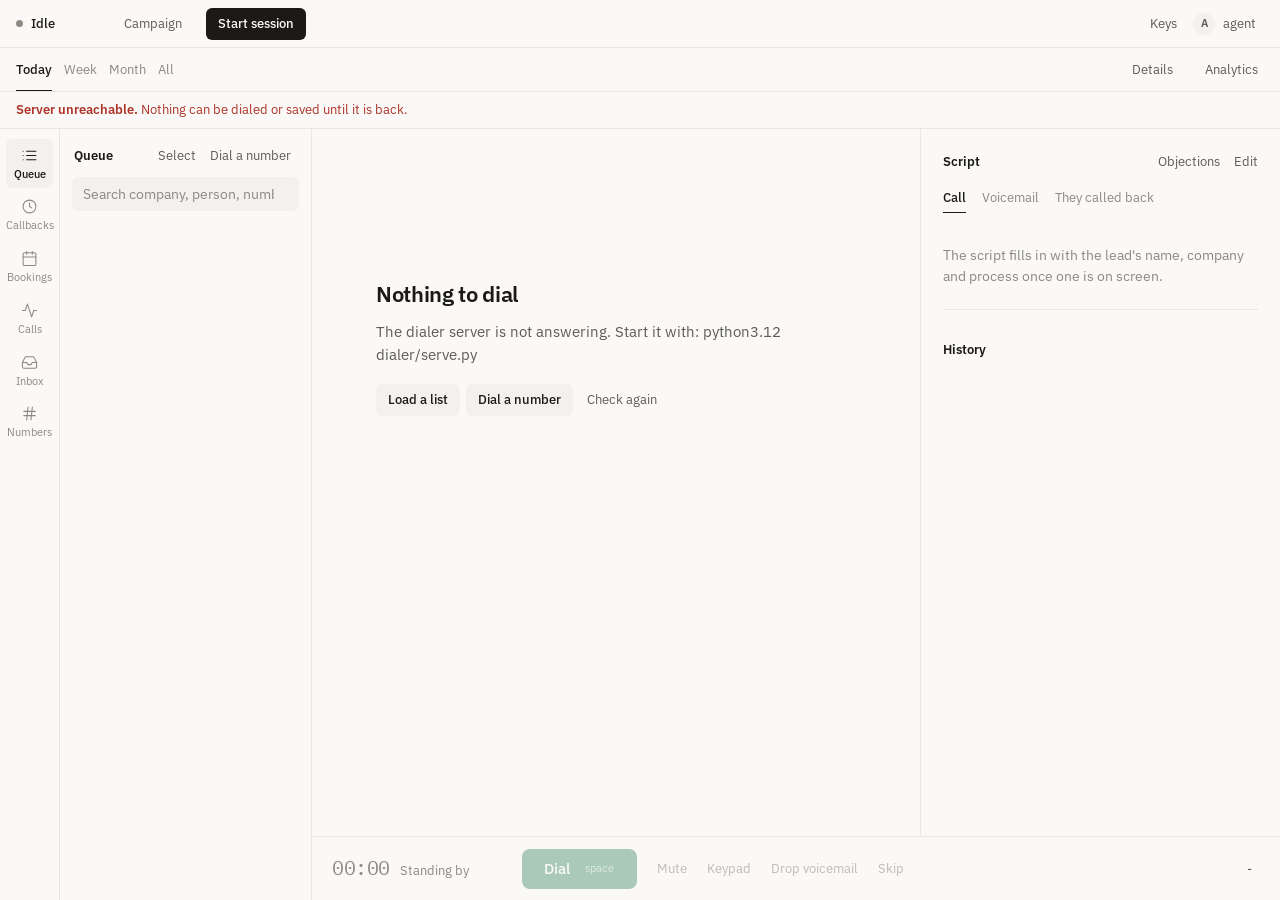
==== commit 3aec50a5: "Sync to pawanpere/powerdialer e1757f8 Campaigns, lead delete, daily target with pace, analytics, cal" ====
--- a/dialer/index.html
+++ b/dialer/index.html
@@ -26,6 +26,11 @@
 
   <span class="lamp" id="lamp" role="status"><i></i><span id="lamp-text">Idle</span></span>
 
+  <div class="menu-wrap camp-wrap">
+    <button class="btn quiet" id="b-campaign" aria-haspopup="menu" aria-expanded="false" title="Which campaign you're calling">Campaign</button>
+    <div class="menu left camp-menu" id="camp-menu" role="menu" hidden></div>
+  </div>
+
   <div class="session">
     <button class="btn primary" id="b-session">Start session</button>
     <div class="menu-wrap" id="pause-wrap" hidden>
@@ -45,8 +50,10 @@
       <button class="avatar" id="b-agent" aria-haspopup="menu" aria-expanded="false"><i id="agent-ini">A</i><span id="agent-name">agent</span></button>
       <div class="menu" id="agent-menu" role="menu" hidden>
         <div class="head"><b id="am-name">Agent</b><span id="am-seat">seat</span></div>
+        <button role="menuitem" data-act="campaigns">Campaigns</button>
+        <button role="menuitem" data-act="load">Load a list</button>
+        <button role="menuitem" data-act="analytics">Analytics</button>
         <button role="menuitem" data-act="scripts">Edit scripts</button>
-        <button role="menuitem" data-act="load">Load a list</button>
         <button role="menuitem" data-act="settings">Settings</button>
         <hr>
         <button role="menuitem" data-act="switch">Switch agent</button>
@@ -63,11 +70,15 @@
   <div class="tabs-text" role="tablist" id="sb-range">
     <button role="tab" data-r="today" aria-selected="true">Today</button>
     <button role="tab" data-r="week" aria-selected="false">Week</button>
+    <button role="tab" data-r="month" aria-selected="false">Month</button>
     <button role="tab" data-r="all" aria-selected="false">All</button>
   </div>
   <div class="funnel-cells" id="sb-cells"></div>
   <button class="btn quiet sm" id="sb-more" title="Rates against targets, script versions, CSV (t)">Details</button>
+  <button class="btn quiet sm" id="sb-analytics" title="Day, week and month trends">Analytics</button>
 </div>
+
+<div class="target-line" id="target-line" aria-live="polite"></div>
 
 <div class="banner" id="banner" hidden><span id="banner-text"></span></div>
 
@@ -88,7 +99,16 @@
       <section class="panel" id="p-queue" role="tabpanel">
         <div class="panel-head">
           <h2>Queue <span class="muted" id="h-queue"></span></h2>
-          <button class="btn quiet sm" id="b-manual" title="Dial a number (d)">Dial a number</button>
+          <span class="panel-tools">
+            <button class="btn quiet sm" id="b-select" title="Pick leads to remove">Select</button>
+            <button class="btn quiet sm" id="b-manual" title="Dial a number (d)">Dial a number</button>
+          </span>
+        </div>
+        <div class="bulkbar" id="bulkbar" hidden>
+          <span id="bulk-n">0 picked</span>
+          <button class="btn quiet sm" id="bulk-all">All shown</button>
+          <button class="btn sm danger" id="bulk-del">Remove…</button>
+          <button class="btn quiet sm" id="bulk-done">Done</button>
         </div>
         <label class="search"><span class="sr">Search leads</span>
           <input class="field" id="q" type="search" placeholder="Search company, person, number" autocomplete="off"></label>
@@ -138,6 +158,7 @@
           <div class="phone-row">
             <span class="phone" id="c-phone"></span>
             <button class="btn quiet sm" id="b-copy" title="Copy number (c)">Copy</button>
+            <button class="btn quiet sm" id="b-del-lead" title="Take this lead off the list">Remove lead</button>
           </div>
 
           <div class="facts">
@@ -292,6 +313,7 @@
       <div class="cb-side">
         <span class="cb-note warn" id="quality" hidden><span id="quality-t">Poor connection</span></span>
         <span class="cb-note rec" id="rec" hidden>Recording</span>
+        <button class="btn sm rec-hold" id="b-record" hidden title="Start recording (r) after telling them">Say it, then record <kbd>r</kbd></button>
         <span class="cb-note" id="mode-pill" hidden></span>
         <span class="cid"><span id="cid">-</span><span class="muted" id="k-dials"></span></span>
       </div>
--- a/dialer/app.css
+++ b/dialer/app.css
@@ -561,3 +561,80 @@
 @media (prefers-reduced-motion: reduce) {
   *, *::before, *::after { animation-duration: .01ms !important; transition-duration: .01ms !important; }
 }
+
+/* -------------------------------------------------------------- campaigns -- */
+.camp-wrap #b-campaign { max-width: 280px; overflow: hidden; text-overflow: ellipsis; }
+.camp-wrap #b-campaign .muted { margin-right: 4px; }
+.camp-menu { min-width: 300px; }
+.camp-menu button { height: auto; min-height: 30px; padding: 6px 9px; flex-direction: column; align-items: flex-start; gap: 1px; }
+.camp-menu .m1 { font-size: 13px; }
+.camp-menu .m2 { font-size: 12px; color: var(--text-3); }
+.camp-menu button[aria-current="true"] .m1 { font-weight: 600; }
+.camp-menu button[aria-current="true"] .m1::before { content: "\2022\00a0"; color: var(--go); }
+
+.target-line { flex: none; display: flex; align-items: center; gap: 14px; min-height: 38px; padding: 4px 16px; border-bottom: 1px solid var(--line);
+               font-size: 12.5px; color: var(--text-2); }
+.target-line:empty { display: none; }
+.target-line .tg-n { white-space: nowrap; }
+.target-line .tg-n b { font-weight: 600; color: var(--text); font-size: 13.5px; }
+.tg-bar { flex: none; width: 140px; height: 6px; border-radius: 3px; background: var(--sunken); overflow: hidden; }
+.tg-bar i { display: block; height: 100%; background: var(--go); border-radius: 3px; }
+.target-line .tg-pace { flex: 1; min-width: 0; overflow: hidden; text-overflow: ellipsis; white-space: nowrap; }
+.target-line .tg-pace b { font-weight: 600; color: var(--text); }
+.target-line .good { color: var(--go); }
+.target-line .warn { color: var(--warn); }
+
+.panel-tools { display: inline-flex; gap: 2px; }
+.bulkbar { flex: none; display: flex; align-items: center; gap: 6px; padding: 6px 14px 8px; font-size: 12.5px; color: var(--text-2); }
+.bulkbar #bulk-n { margin-right: auto; }
+.row.picking { grid-template-columns: 18px minmax(0, 1fr) auto; }
+.row .tick { width: 14px; height: 14px; border: 1px solid var(--line-2); border-radius: 3px; font-size: 11px; line-height: 13px; text-align: center; color: var(--text); align-self: center; }
+.row.picked { background: var(--sunken); }
+.row.picked .tick { background: var(--text); color: var(--bg); border-color: var(--text); }
+
+.drop { position: relative; display: flex; flex-direction: column; align-items: center; gap: 4px; margin-top: 12px; padding: 26px 16px;
+        border: 1px dashed var(--line-2); border-radius: var(--r); background: var(--sunken); cursor: pointer; text-align: center; }
+.drop:hover, .drop.over { border-color: var(--text-2); }
+.drop input { position: absolute; width: 1px; height: 1px; opacity: 0; }
+
+.camps { display: flex; flex-direction: column; margin-top: 8px; }
+.camp { padding: 12px 0; border-bottom: 1px solid var(--line); }
+.camp .c1 b { font-weight: 600; }
+.camp .c2 { font-size: 12.5px; color: var(--text-2); margin-top: 2px; }
+.camp .acts { justify-content: flex-start; margin-top: 8px; }
+.camp.archived .c1 b { color: var(--text-3); }
+.btn.danger:not(.solid) { color: var(--stop); }
+
+/* -------------------------------------------------------------- analytics -- */
+.an-tiles { display: grid; grid-template-columns: repeat(auto-fit, minmax(110px, 1fr)); gap: 1px; margin: 14px 0 6px; background: var(--line); border: 1px solid var(--line); border-radius: var(--r); overflow: hidden; }
+.an-tile { display: flex; flex-direction: column; gap: 2px; padding: 10px 12px; background: var(--surface); }
+.an-tile .lbl { margin: 0; }
+.an-tile b { font-size: 20px; font-weight: 600; font-variant-numeric: tabular-nums; }
+.an-tile .muted { font-size: 12px; }
+.an-h { font-size: 13px; font-weight: 600; margin: 16px 0 4px; }
+.an-chart { position: relative; }
+.an-chart svg { display: block; width: 100%; height: auto; }
+.an-chart .ax-grid { stroke: var(--line); stroke-width: 1; }
+.an-chart .ax-base { stroke: var(--line-2); stroke-width: 1; }
+.an-chart .ax-t { fill: var(--text-3); font: 400 10.5px var(--sans); }
+.an-chart .mark { fill: var(--text-2); }
+.an-chart .bar.on .mark { fill: var(--text); }
+.an-chart .hit { fill: transparent; }
+.an-chart .ref { stroke: var(--go); stroke-width: 1.5; stroke-dasharray: 4 4; }
+.an-chart .ref-t { fill: var(--go); }
+.an-tip { position: absolute; z-index: 5; display: flex; flex-direction: column; gap: 1px; min-width: 150px; padding: 8px 10px; pointer-events: none;
+          background: var(--surface); border: 1px solid var(--line-2); border-radius: var(--r); box-shadow: var(--shadow); font-size: 12.5px; color: var(--text-2); }
+.an-tip b { color: var(--text); font-weight: 600; margin-bottom: 2px; }
+.an-table td, .an-table th { white-space: nowrap; }
+.an-table .good { color: var(--go); }
+@media (max-width: 760px) {
+  .target-line { flex-wrap: wrap; }
+  .target-line .tg-pace { white-space: normal; flex-basis: 100%; }
+  .camp-wrap #b-campaign { max-width: 160px; }
+}
+
+/* -------------------------------------------------------------- recording -- */
+.rec-hold { color: var(--warn); }
+.row .rec-link { grid-column: 1 / -1; justify-self: start; font-size: 12px; color: var(--text-2); text-decoration: underline;
+                 text-decoration-color: var(--line-2); text-underline-offset: 3px; cursor: pointer; margin-top: 2px; }
+.row .rec-link:hover { color: var(--text); }
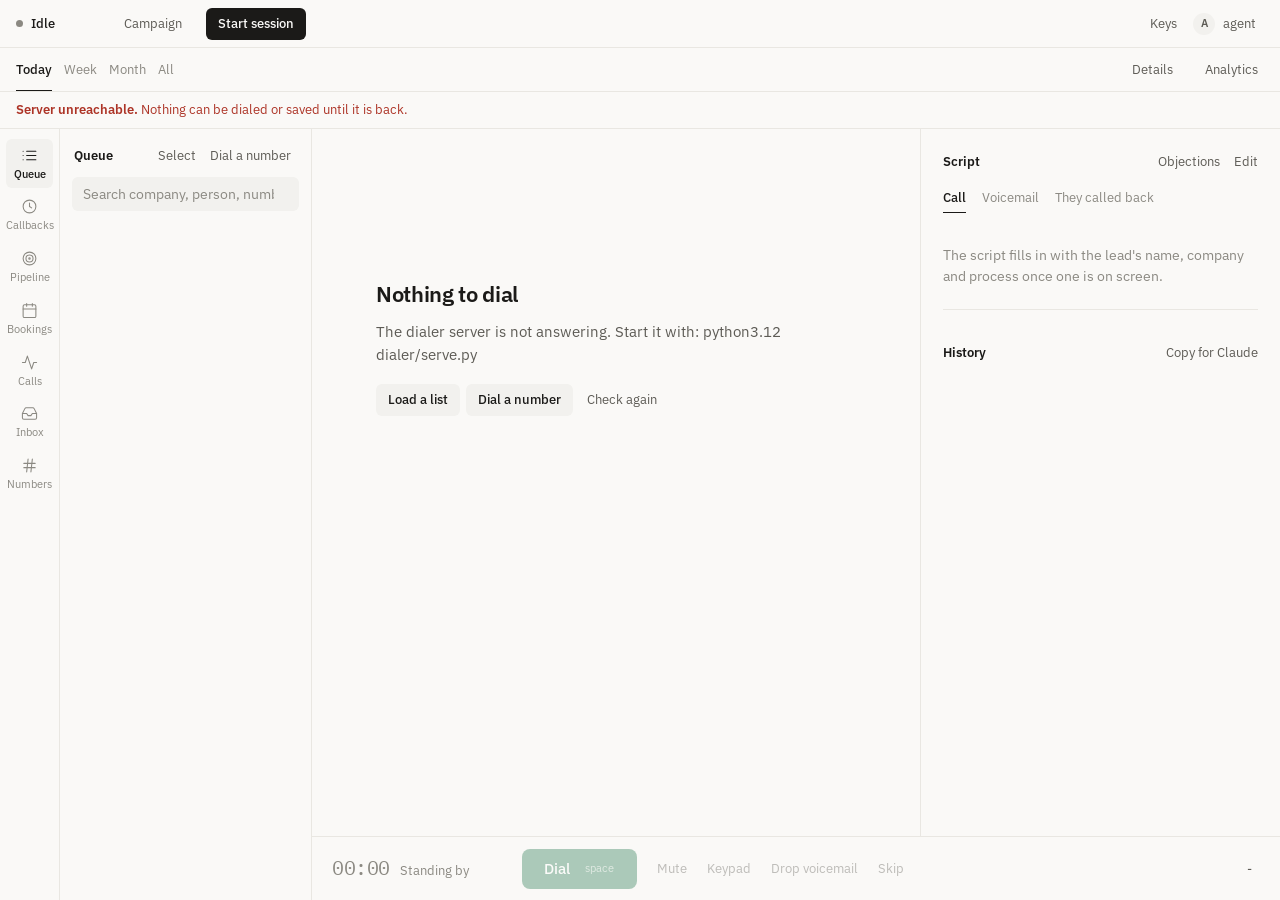
==== commit e99b5d17: "Sync to pawanpere/powerdialer 7d6520c Transcripts + after-call pipeline with a Claude connector and " ====
--- a/dialer/index.html
+++ b/dialer/index.html
@@ -89,6 +89,7 @@
     <nav class="railnav" role="tablist" aria-orientation="vertical">
       <button class="tab" role="tab" data-tab="queue" aria-selected="true"><span data-ic="list"></span><span class="tl">Queue</span><span class="count" id="n-queue" hidden></span></button>
       <button class="tab" role="tab" data-tab="callbacks" aria-selected="false"><span data-ic="clock"></span><span class="tl">Callbacks</span><span class="count" id="n-cb"></span></button>
+      <button class="tab" role="tab" data-tab="pipeline" aria-selected="false"><span data-ic="target"></span><span class="tl">Pipeline</span><span class="count" id="n-pipe"></span></button>
       <button class="tab" role="tab" data-tab="bookings" aria-selected="false"><span data-ic="calendar"></span><span class="tl">Bookings</span><span class="count" id="n-book"></span></button>
       <button class="tab" role="tab" data-tab="calls" aria-selected="false"><span data-ic="activity"></span><span class="tl">Calls</span><span class="count" id="n-calls" hidden></span></button>
       <button class="tab" role="tab" data-tab="inbox" aria-selected="false"><span data-ic="inbox"></span><span class="tl">Inbox</span><span class="count" id="n-inbox"></span></button>
@@ -120,6 +121,12 @@
         <div class="list" id="l-callbacks"></div>
       </section>
 
+      <section class="panel" id="p-pipeline" role="tabpanel" hidden>
+        <div class="panel-head"><h2>Pipeline</h2></div>
+        <div class="stage-filter" id="pipe-stages"></div>
+        <div class="list" id="l-pipeline"></div>
+      </section>
+
       <section class="panel" id="p-bookings" role="tabpanel" hidden>
         <div class="panel-head"><h2>Booked calls</h2></div>
         <div class="list" id="l-bookings"></div>
@@ -159,6 +166,15 @@
             <span class="phone" id="c-phone"></span>
             <button class="btn quiet sm" id="b-copy" title="Copy number (c)">Copy</button>
             <button class="btn quiet sm" id="b-del-lead" title="Take this lead off the list">Remove lead</button>
+          </div>
+
+          <div class="pipe-row" id="pipe-row">
+            <label class="lbl" for="pipe-stage">Stage</label>
+            <select class="field" id="pipe-stage"></select>
+            <label class="lbl" for="pipe-fu">Follow up</label>
+            <input class="field" type="datetime-local" id="pipe-fu" aria-label="Follow-up date, your local time">
+            <input class="field" id="pipe-note" maxlength="300" placeholder="What to follow up about">
+            <button class="btn sm" id="pipe-save">Save</button>
           </div>
 
           <div class="facts">
@@ -284,8 +300,10 @@
         </section>
 
         <section>
-          <div class="sect-h"><h2>History <span class="muted" id="h-count"></span></h2></div>
+          <div class="sect-h"><h2>History <span class="muted" id="h-count"></span></h2>
+            <span class="sect-tools"><button class="btn quiet sm" id="b-copy-claude" title="Lead, calls, transcripts and timeline as text, ready to paste into Claude">Copy for Claude</button></span></div>
           <div class="timeline" id="timeline"></div>
+          <div class="lead-events" id="lead-events"></div>
         </section>
       </aside>
     </div>
--- a/dialer/app.css
+++ b/dialer/app.css
@@ -638,3 +638,25 @@
 .row .rec-link { grid-column: 1 / -1; justify-self: start; font-size: 12px; color: var(--text-2); text-decoration: underline;
                  text-decoration-color: var(--line-2); text-underline-offset: 3px; cursor: pointer; margin-top: 2px; }
 .row .rec-link:hover { color: var(--text); }
+
+/* --------------------------------------------------------------- pipeline -- */
+.pipe-row { display: grid; grid-template-columns: auto minmax(130px, 170px) auto minmax(150px, 190px) minmax(0, 1fr) auto; align-items: center;
+            gap: 6px 8px; margin: 10px 0 4px; }
+.pipe-row .lbl { margin: 0; }
+.pipe-row.due #pipe-fu { color: var(--warn); }
+.stage-filter { display: flex; flex-wrap: wrap; gap: 4px; padding: 0 14px 8px; }
+.stage-filter button { border: 1px solid var(--line); background: none; border-radius: var(--r); padding: 3px 8px; font-size: 12px; color: var(--text-2); cursor: pointer; }
+.stage-filter button b { font-weight: 600; color: var(--text); margin-left: 2px; }
+.stage-filter button[aria-pressed="true"] { border-color: var(--text); color: var(--text); }
+.stage-filter button.late b { color: var(--warn); }
+.row .num.late { color: var(--warn); }
+.transcript summary { cursor: pointer; font-size: 12.5px; color: var(--text-2); }
+.transcript pre { white-space: pre-wrap; font: 400 12.5px/1.55 var(--sans); color: var(--text-2); margin: 6px 0 0; max-height: 320px; overflow-y: auto;
+                  padding: 8px 10px; background: var(--sunken); border-radius: var(--r); }
+.lead-events { margin-top: 14px; }
+.lead-events .ev-h { font-size: 12.5px; font-weight: 600; color: var(--text-2); margin: 0 0 6px; }
+.pev { display: flex; flex-direction: column; gap: 1px; padding: 6px 0; border-top: 1px solid var(--line); font-size: 12.5px; }
+.pev .when { color: var(--text-3); font-size: 11.5px; }
+.pev .what { color: var(--text-2); overflow-wrap: anywhere; }
+.pev .what b { color: var(--text); font-weight: 600; }
+@media (max-width: 760px) { .pipe-row { grid-template-columns: auto minmax(0, 1fr); } .pipe-row #pipe-note { grid-column: 1 / -1; } }
